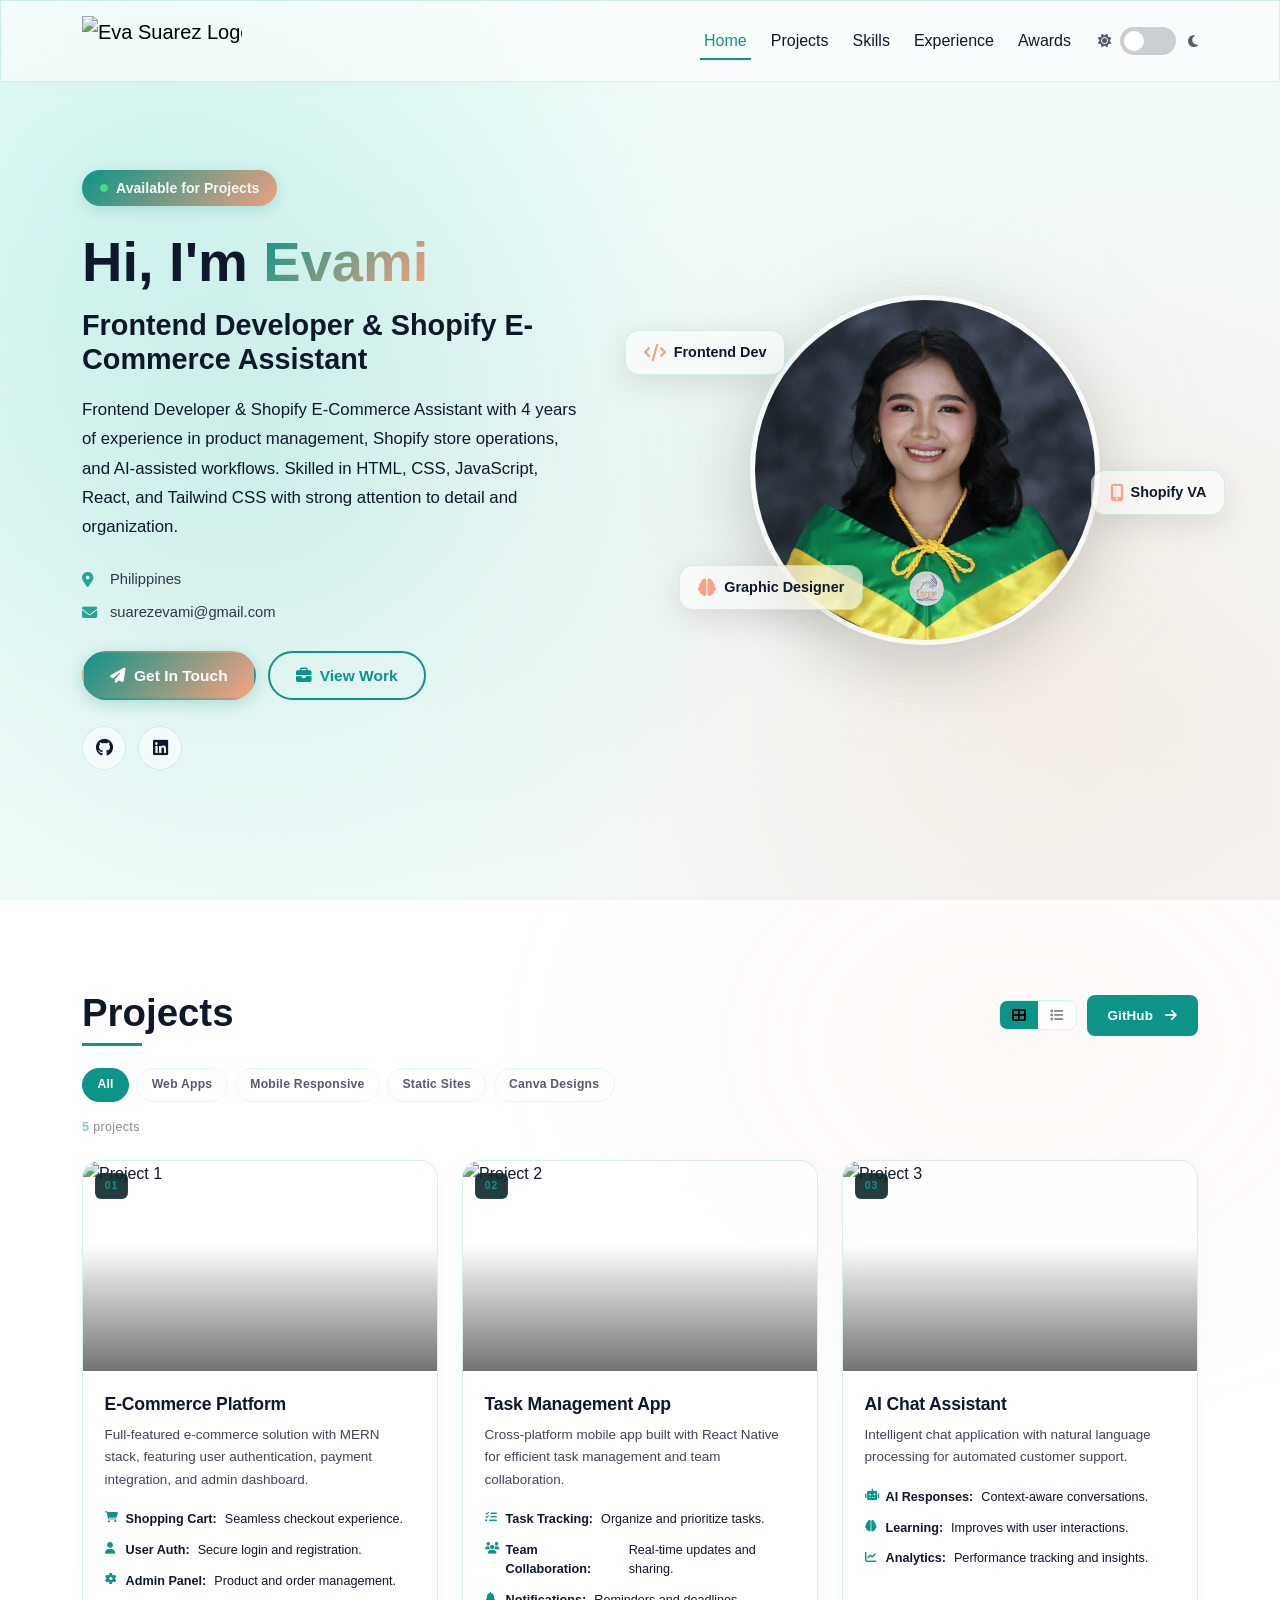
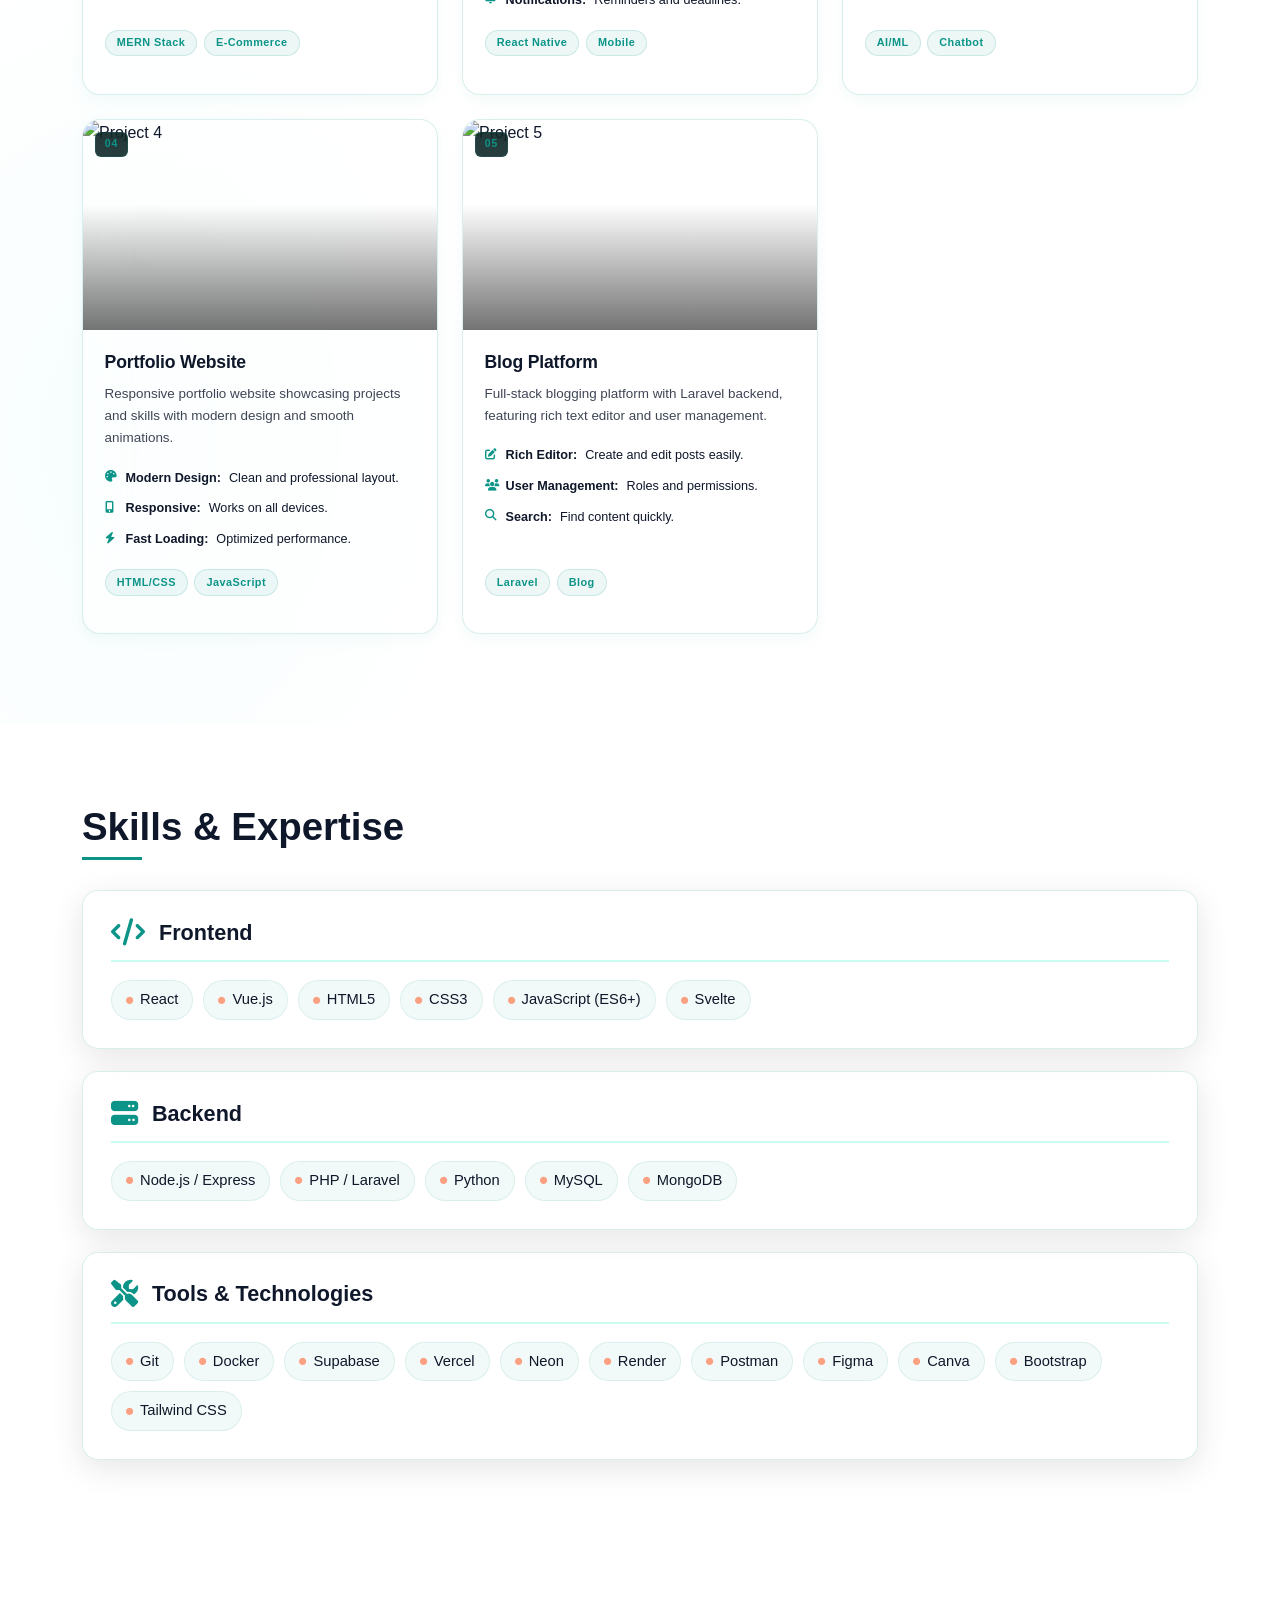
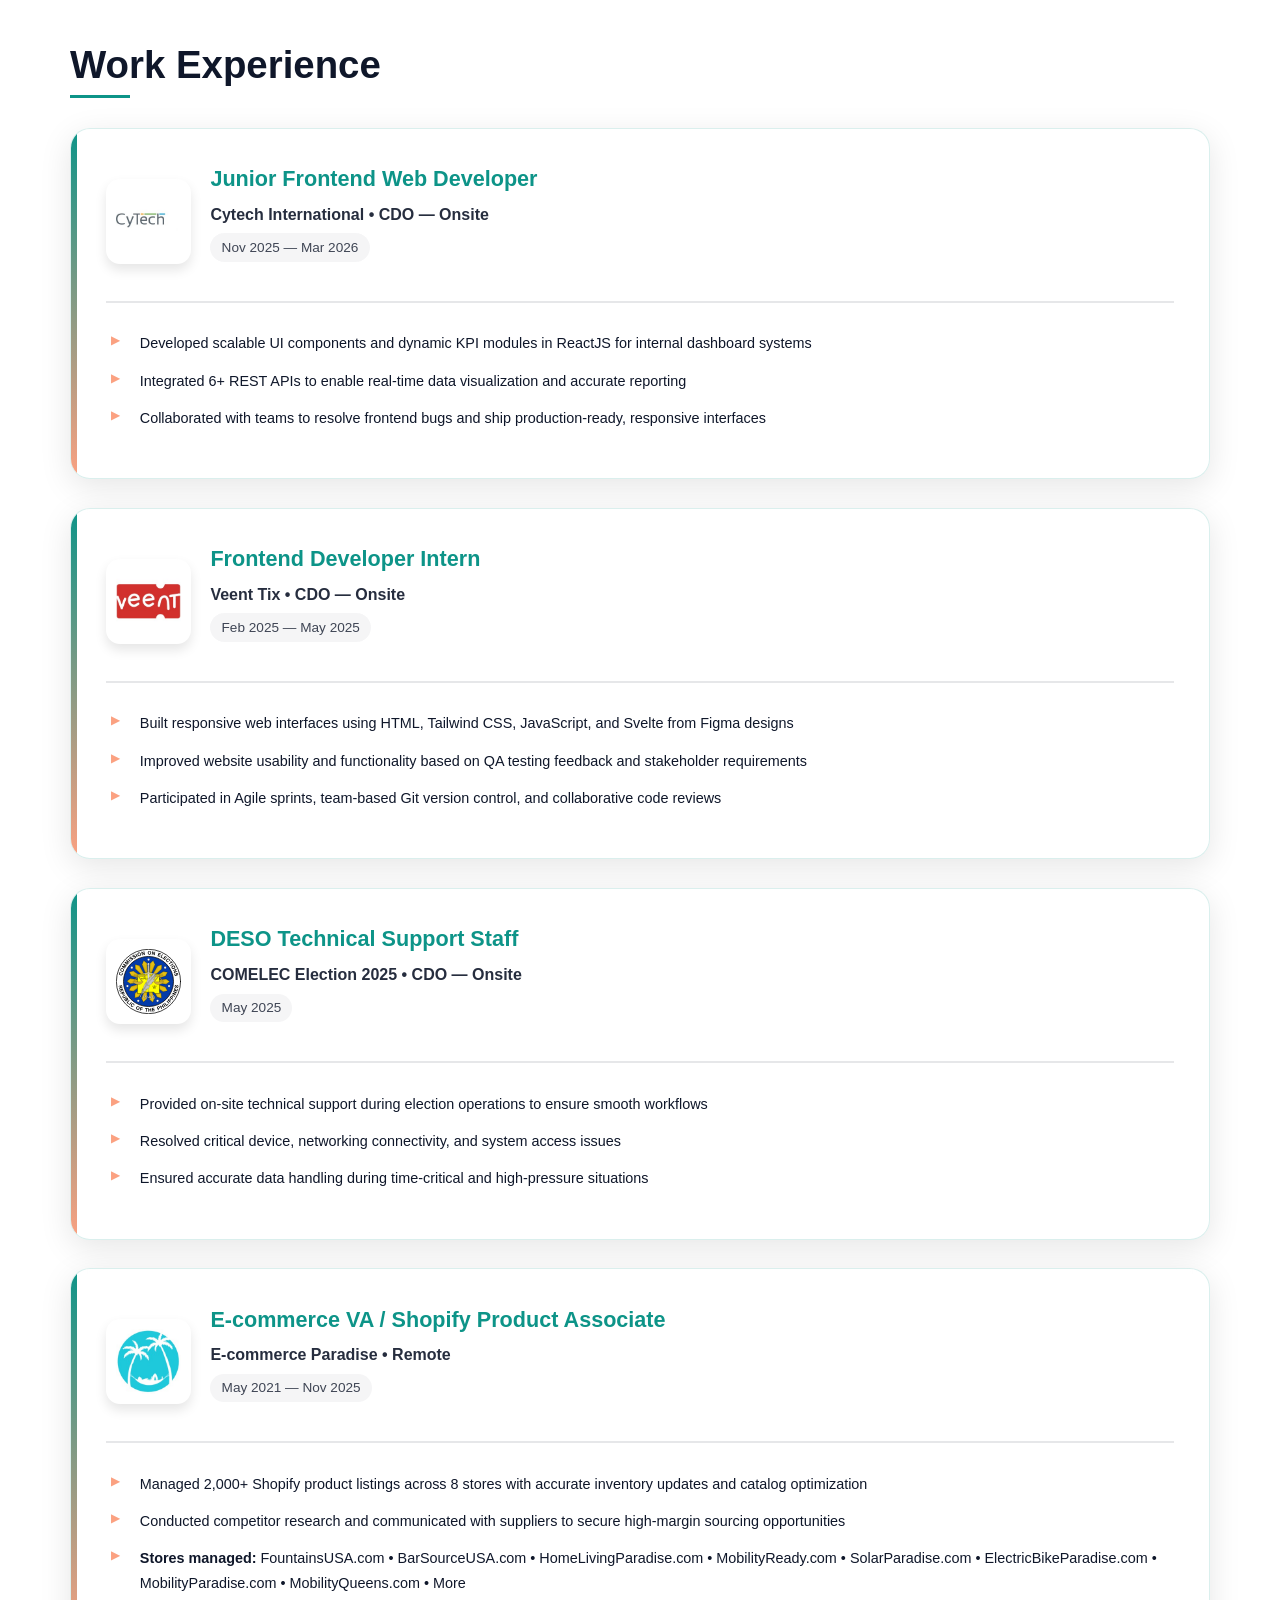
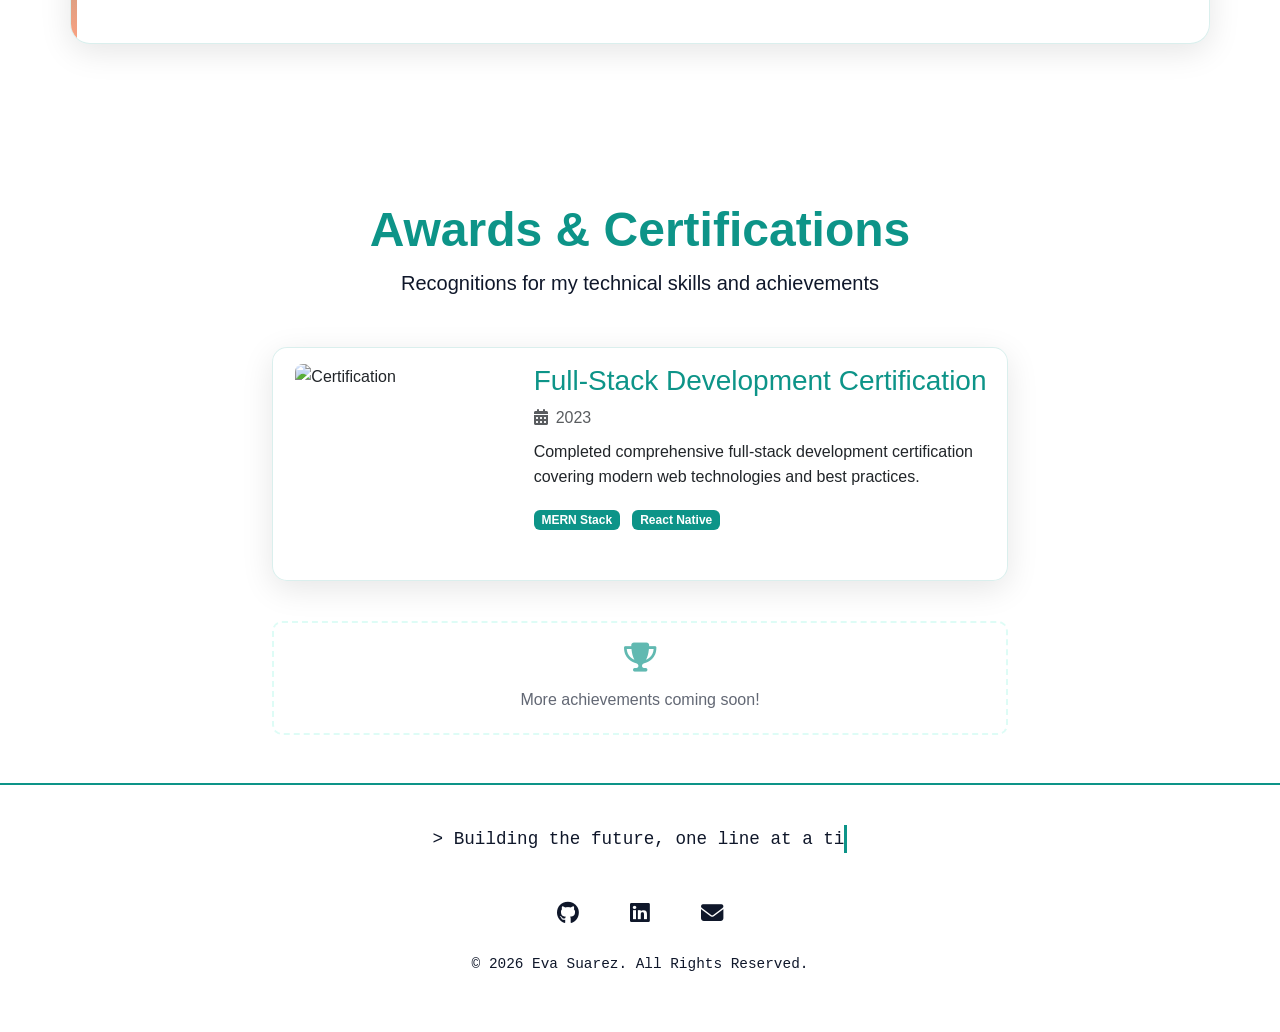
==== index.html @ 38490195 "feat: update contact information, refine work experience descriptions, and add COMELEC logo to portf" ====
<!DOCTYPE html>
<html lang="en" dir="ltr" data-theme="dark">

<head>
    <meta charset="UTF-8">
    <meta name="viewport" content="width=device-width, initial-scale=1.0, viewport-fit=cover">
    <meta http-equiv="X-UA-Compatible" content="IE=edge">

    <!-- ===== FAVICON ===== -->
    <link rel="icon" type="image/png" href="assets/img/favicon.png">
    <link rel="shortcut icon" type="image/png" href="assets/img/favicon.png">
    <link rel="apple-touch-icon" href="assets/img/favicon.png">

    <!-- ===== PRIMARY META ===== -->
    <title>Eva Suarez | Full-Stack Developer — MERN · Laravel · React Native · Philippines</title>
    <meta name="title" content="Eva Suarez | Full-Stack Developer — MERN · Laravel · React Native · Philippines">
    <meta name="description"
        content="Eva Suarez is a Full-Stack Developer from Philippines. Specializing in MERN Stack, Laravel, React Native, and web application development. Available for freelance & full-time roles.">
    <meta name="keywords"
        content="Eva Suarez, Full-Stack Developer Philippines, Web Developer, MERN Stack Developer, Laravel Developer, React Native Developer, Front-End Developer, Portfolio Philippines, Junior Developer Philippines, TALL Stack, Vue.js Developer, Node.js Express PHP Developer">
    <meta name="author" content="Eva Suarez">
    <meta name="robots" content="index, follow, max-image-preview:large, max-snippet:-1, max-video-preview:-1">
    <meta name="googlebot" content="index, follow, max-snippet:-1, max-image-preview:large, max-video-preview:-1">
    <meta name="bingbot" content="index, follow">
    <meta name="language" content="English">
    <meta name="revisit-after" content="7 days">
    <meta name="rating" content="general">
    <meta name="category" content="technology, web development, software engineering">
    <meta name="coverage" content="Worldwide">
    <meta name="distribution" content="Global">
    <meta name="target" content="all">
    <meta name="HandheldFriendly" content="True">
    <meta name="MobileOptimized" content="320">
    <meta name="theme-color" content="#fca47c" media="(prefers-color-scheme: light)">
    <meta name="theme-color" content="#23ced9" media="(prefers-color-scheme: dark)">
    <meta name="msapplication-TileColor" content="#fca47c">
    <meta name="application-name" content="Eva Suarez Portfolio">
    <meta name="geo.region" content="PH">
    <meta name="geo.placename" content="Philippines">
    <meta name="geo.position" content="12.8797;121.7740">
    <meta name="ICBM" content="12.8797, 121.7740">

    <!-- ===== OPEN GRAPH ===== -->
    <meta property="og:type" content="website">
    <meta property="og:url" content="https://yourportfolio.com/">
    <meta property="og:title" content="Eva Suarez | Full-Stack Developer Portfolio">
    <meta property="og:description"
        content="Explore the portfolio of Eva Suarez — Full-Stack Developer specializing in MERN Stack, Laravel, React Native, and award-winning projects.">
    <meta property="og:image" content="https://yourportfolio.com/assets/img/main.jpg">
    <meta property="og:image:width" content="1200">
    <meta property="og:image:height" content="630">
    <meta property="og:image:alt" content="Eva Suarez - Full-Stack Developer">
    <meta property="og:image:type" content="image/jpeg">
    <meta property="og:site_name" content="Eva Suarez Portfolio">
    <meta property="og:locale" content="en_PH">
    <meta property="og:updated_time" content="2026-04-11T00:00:00+08:00">
    <meta property="article:published_time" content="2026-05-01T00:00:00Z">
    <meta property="article:modified_time" content="2026-05-01T00:00:00Z">
    <meta property="article:author" content="https://www.linkedin.com/in/evami-suarez">
    <meta property="article:section" content="Web Development">
    <meta property="article:tag" content="Full-Stack Developer">

    <!-- ===== TWITTER CARD ===== -->
    <meta name="twitter:card" content="summary_large_image">
    <meta name="twitter:site" content="@yourhandle">
    <meta name="twitter:creator" content="@yourhandle">
    <meta name="twitter:url" content="https://yourportfolio.com/">
    <meta name="twitter:title" content="Eva Suarez | Full-Stack Developer Portfolio">
    <meta name="twitter:description"
        content="Full-Stack Developer from the Philippines. MERN, Laravel, React Native specialist. Available for projects.">
    <meta name="twitter:image" content="https://yourportfolio.com/assets/img/main.jpg">
    <meta name="twitter:image:alt" content="Eva Suarez - Full-Stack Developer">

    <!-- ===== CANONICAL & HREFLANG ===== -->
    <link rel="canonical" href="https://yourportfolio.com/">
    <link rel="alternate" hreflang="en" href="https://yourportfolio.com/">

    <!-- ===== PRECONNECT ===== -->
    <link rel="preconnect" href="https://cdn.jsdelivr.net" crossorigin="">
    <link rel="preconnect" href="https://cdnjs.cloudflare.com" crossorigin="">
    <link rel="dns-prefetch" href="https://cdn.jsdelivr.net">
    <link rel="dns-prefetch" href="https://cdnjs.cloudflare.com">

    <!-- ===== CSS ===== -->
    <link href="https://cdn.jsdelivr.net/npm/bootstrap@5.3.0-alpha1/dist/css/bootstrap.min.css" rel="stylesheet"
        integrity="sha384-GLhlTQ8iRABdZLl6O3oVMWSktQOp6b7In1Zl3/Jr59b6EGGoI1aFkw7cmDA6j6gD" crossorigin="anonymous">
    <link rel="stylesheet" href="https://cdnjs.cloudflare.com/ajax/libs/font-awesome/6.4.0/css/all.min.css"
        integrity="sha512-iecdLmaskl7CVkqkXNQ/ZH/XLlvWZOJyj7Yy7tcenmpD1ypASozpmT/E0iPtmFIB46ZmdtAc9eNBvH0H/ZpiBw=="
        crossorigin="anonymous" referrerpolicy="no-referrer">
    <link rel="stylesheet" href="styles.css">

    <!-- ===== STRUCTURED DATA: Person ===== -->
    <script type="application/ld+json">
    {
        "@context": "https://schema.org",
        "@type": "Person",
        "@id": "https://yourportfolio.com/#person",
        "name": "Eva Suarez",
        "jobTitle": "Full-Stack Developer",
        "description": "Full-Stack Developer specializing in MERN Stack, Laravel, React Native, and web application development.",
        "url": "https://yourportfolio.com/",
        "image": {
            "@type": "ImageObject",
            "url": "https://yourportfolio.com/assets/img/main.jpg",
            "width": 400,
            "height": 400
        },
        "address": {
            "@type": "PostalAddress",
            "addressCountry": "PH"
        },
        "email": "mailto:suarezevami@gmail.com",
        "sameAs": [
            "https://github.com/Evami-Suarez",
            "https://www.linkedin.com/in/evami-suarez"
        ],
        "knowsAbout": [
            "Web Development",
            "Full-Stack Development",
            "MERN Stack",
            "Laravel",
            "React Native",
            "JavaScript",
            "Node.js",
            "MySQL",
            "MongoDB"
        ]
    }
    </script>

    <!-- ===== STRUCTURED DATA: WebSite ===== -->
    <script type="application/ld+json">
    {
        "@context": "https://schema.org",
        "@type": "WebSite",
        "@id": "https://yourportfolio.com/#website",
        "name": "Eva Suarez Portfolio",
        "url": "https://yourportfolio.com/",
        "description": "Portfolio website of Eva Suarez, Full-Stack Developer.",
        "author": { "@id": "https://yourportfolio.com/#person" },
        "inLanguage": "en",
        "copyrightYear": "2026",
        "potentialAction": {
            "@type": "SearchAction",
            "target": {
                "@type": "EntryPoint",
                "urlTemplate": "https://yourportfolio.com/?q={search_term_string}"
            },
            "query-input": "required name=search_term_string"
        }
    }
    </script>

</head>

<body class="" data-theme="dark">
    <!-- LOADING SCREEN -->
    <div id="loading-screen">
        <div class="loader-logo-wrap">
            <img src="assets/img/logo.png" alt="Evami Suarez Logo" class="loader-logo">
        </div>
        <div class="loader-name">EVAMI SUAREZ</div>
        <div class="loader-role">Frontend Developer & Shopify Assistant</div>
        <div class="loader-bar-track">
            <div class="loader-bar-fill"></div>
        </div>
        <div id="loaderTip" class="loader-tip">Initializing portfolio...</div>
        <div class="loader-dots">
            <span></span>
            <span></span>
            <span></span>
        </div>
    </div>

    <!-- Skip Link -->
    <a href="#main-content" class="skip-link">Skip to main content</a>

    <!-- NAVBAR -->
    <nav class="navbar navbar-expand-lg fixed-top" role="navigation" aria-label="Main navigation">
        <div class="container">
            <a class="navbar-brand" href="#home" aria-label="Evami Suarez — Home">
                <img src="assets/img/logo.png" alt="Eva Suarez Logo" width="160" height="50" loading="eager">
            </a>
            <button class="navbar-toggler" type="button" data-bs-toggle="collapse" data-bs-target="#navbarNav"
                aria-controls="navbarNav" aria-expanded="false" aria-label="Toggle navigation">
                <span class="navbar-toggler-icon"></span>
            </button>
            <div class="collapse navbar-collapse" id="navbarNav">
                <ul class="navbar-nav ms-auto align-items-lg-center">
                    <li class="nav-item"><a class="nav-link active" href="#home">Home</a></li>
                    <li class="nav-item"><a class="nav-link" href="#projects">Projects</a></li>
                    <li class="nav-item"><a class="nav-link" href="#skills">Skills</a></li>
                    <li class="nav-item"><a class="nav-link" href="#experience">Experience</a></li>
                    <li class="nav-item"><a class="nav-link" href="#awards">Awards</a></li>
                    <li class="nav-item d-flex align-items-center theme-switch-container">
                        <span class="switch-icon" aria-hidden="true"><i class="fas fa-sun"></i></span>
                        <label class="theme-switch" aria-label="Toggle dark mode">
                            <input type="checkbox" id="theme-toggle">
                            <span class="slider"></span>
                        </label>
                        <span class="switch-icon ms-1" aria-hidden="true"><i class="fas fa-moon"></i></span>
                    </li>
                </ul>
            </div>
        </div>
    </nav>

    <main id="main-content">
        <!-- HERO -->
        <section id="home" class="hero-section" aria-labelledby="hero-heading">
            <div class="container">
                <div class="row align-items-center">
                    <div class="col-lg-6 hero-content">
                        <div class="hero-badge" role="status" aria-label="Availability: Available for Projects">
                            <i class="fas fa-circle" style="font-size:0.5rem;color:#4ade80;" aria-hidden="true"></i>
                            <span>Available for Projects</span>
                        </div>
                        <h1 id="hero-heading" class="hero-title">Hi, I'm <span class="gradient-text">Evami</span></h1>
                        <h2 class="hero-subtitle">Frontend Developer & Shopify E-Commerce Assistant</h2>
                        <p class="hero-description">Frontend Developer & Shopify E-Commerce Assistant with 4 years of
                            experience in product management, Shopify store operations, and AI-assisted workflows.
                            Skilled in HTML, CSS, JavaScript, React, and Tailwind CSS with strong attention to detail
                            and organization.
                        </p>

                        <address class="hero-contact" style="font-style:normal;">
                            <div class="contact-item">
                                <i class="fas fa-map-marker-alt" aria-hidden="true"></i>
                                <span>Philippines</span>
                            </div>
                            <div class="contact-item">
                                <i class="fas fa-envelope" aria-hidden="true"></i>
                                <a href="mailto:suarezevami@gmail.com"
                                    aria-label="Email Evami">suarezevami@gmail.com</a>
                            </div>
                        </address>

                        <div class="hero-actions">
                            <a href="https://www.linkedin.com/in/evami-suarez" target="_blank" rel="noopener noreferrer"
                                class="btn btn-primary btn-lg" aria-label="Get in touch via LinkedIn">
                                <i class="fas fa-paper-plane" aria-hidden="true"></i> Get In Touch
                            </a>
                            <a href="#projects" class="btn btn-outline btn-lg" aria-label="View my projects">
                                <i class="fas fa-briefcase" aria-hidden="true"></i> View Work
                            </a>
                        </div>

                        <div class="social-links" aria-label="Social media profiles">
                            <a href="https://github.com/Evami-Suarez" target="_blank" rel="noopener noreferrer"
                                class="social-link" aria-label="GitHub profile"><i class="fab fa-github"
                                    aria-hidden="true"></i></a>
                            <a href="https://www.linkedin.com/in/evami-suarez" target="_blank" rel="noopener noreferrer"
                                class="social-link" aria-label="LinkedIn profile"><i class="fab fa-linkedin"
                                    aria-hidden="true"></i></a>
                        </div>
                    </div>

                    <div class="col-lg-6">
                        <div class="hero-image-wrapper">
                            <div class="hero-image-bg" aria-hidden="true"></div>
                            <div class="hero-image-container">
                                <img src="assets/img/profile.jpg" alt="Eva Suarez — Full-Stack Developer"
                                    class="hero-image" width="350" height="350" loading="eager" fetchpriority="high">
                            </div>
                            <div class="floating-card card-1" aria-hidden="true"><i
                                    class="fas fa-code"></i><span>Frontend Dev</span></div>
                            <div class="floating-card card-2" aria-hidden="true"><i
                                    class="fas fa-mobile-alt"></i><span>Shopify VA</span></div>
                            <div class="floating-card card-3" aria-hidden="true"><i
                                    class="fas fa-brain"></i><span>Graphic Designer</span></div>
                        </div>
                    </div>
                </div>
            </div>
        </section>

        <!-- PROJECTS SECTION -->
        <section class="projects-section" id="projects" aria-labelledby="projects-heading">
            <div class="container">
                <div class="projects-header">
                    <h2 id="projects-heading" class="section-title">Projects</h2>
                    <div class="projects-actions">
                        <div class="view-toggle" role="group" aria-label="View layout">
                            <button class="view-toggle-btn active" id="gridViewBtn" title="Grid view"
                                aria-pressed="true">
                                <i class="fas fa-th-large" aria-hidden="true"></i>
                            </button>
                            <button class="view-toggle-btn" id="listViewBtn" title="List view" aria-pressed="false">
                                <i class="fas fa-list" aria-hidden="true"></i>
                            </button>
                        </div>
                        <a href="https://github.com/Evami-Suarez" target="_blank" rel="noopener noreferrer"
                            class="view-all-btn" aria-label="View all projects on GitHub">
                            GitHub <i class="fas fa-arrow-right ms-1" aria-hidden="true"></i>
                        </a>
                    </div>
                </div>
                <div class="filter-pills mb-3" role="group" aria-label="Filter projects by category">
                    <button class="filter-pill active" data-filter="all">All</button>
                    <button class="filter-pill" data-filter="web">Web Apps</button>
                    <button class="filter-pill" data-filter="mobile">Mobile Responsive</button>
                    <!--   <button class="filter-pill" data-filter="ai">AI / ML</button> -->
                    <button class="filter-pill" data-filter="static">Static Sites</button>
                    <button class="filter-pill" data-filter="canva">Canva Designs</button>
                </div>
                <p class="projects-count"><span id="visibleCount">5</span> projects</p>
                <div class="projects-grid" id="projectsGrid">
                    <!-- Project 1 -->
                    <article class="project-card" data-category="web" itemscope=""
                        itemtype="https://schema.org/SoftwareApplication">
                        <span class="project-num">01</span>
                        <div class="project-img">
                            <img src="assets/img/project1.jpg" alt="Project 1" loading="lazy" width="400" height="220">
                            <div class="project-img-overlay">
                                <a href="#" target="_blank" rel="noopener noreferrer" itemprop="url">
                                    <i class="fas fa-eye" aria-hidden="true"></i> View Demo
                                </a>
                            </div>
                        </div>
                        <div class="project-content">
                            <h3 itemprop="name">E-Commerce Platform</h3>
                            <p itemprop="description">Full-featured e-commerce solution with MERN stack, featuring user
                                authentication, payment integration, and admin dashboard.</p>
                            <ul class="features-list">
                                <li><i class="fas fa-shopping-cart" aria-hidden="true"></i> <strong>Shopping
                                        Cart:</strong> Seamless checkout experience.</li>
                                <li><i class="fas fa-user" aria-hidden="true"></i> <strong>User Auth:</strong> Secure
                                    login and registration.</li>
                                <li><i class="fas fa-cog" aria-hidden="true"></i> <strong>Admin Panel:</strong> Product
                                    and order management.</li>
                            </ul>
                            <div class="project-tags"><span>MERN Stack</span><span>E-Commerce</span></div>
                            <a href="#" target="_blank" rel="noopener noreferrer" class="view-demo-btn">
                                <i class="fas fa-eye" aria-hidden="true"></i> View Demo
                            </a>
                        </div>
                    </article>

                    <!-- Project 2 -->
                    <article class="project-card" data-category="mobile" itemscope=""
                        itemtype="https://schema.org/MobileApplication">
                        <span class="project-num">02</span>
                        <div class="project-img">
                            <img src="assets/img/project2.jpg" alt="Project 2" loading="lazy" width="400" height="220">
                            <div class="project-img-overlay">
                                <a href="#" target="_blank" rel="noopener noreferrer">
                                    <i class="fas fa-eye" aria-hidden="true"></i> View Demo
                                </a>
                            </div>
                        </div>
                        <div class="project-content">
                            <h3 itemprop="name">Task Management App</h3>
                            <p itemprop="description">Cross-platform mobile app built with React Native for efficient
                                task management and team collaboration.</p>
                            <ul class="features-list">
                                <li><i class="fas fa-tasks" aria-hidden="true"></i> <strong>Task Tracking:</strong>
                                    Organize and prioritize tasks.</li>
                                <li><i class="fas fa-users" aria-hidden="true"></i> <strong>Team Collaboration:</strong>
                                    Real-time updates and sharing.</li>
                                <li><i class="fas fa-bell" aria-hidden="true"></i> <strong>Notifications:</strong>
                                    Reminders and deadlines.</li>
                            </ul>
                            <div class="project-tags"><span>React Native</span><span>Mobile</span></div>
                            <a href="#" target="_blank" rel="noopener noreferrer" class="view-demo-btn">
                                <i class="fas fa-eye" aria-hidden="true"></i> View Demo
                            </a>
                        </div>
                    </article>

                    <!-- Project 3 -->
                    <article class="project-card" data-category="web ai" itemscope=""
                        itemtype="https://schema.org/SoftwareApplication">
                        <span class="project-num">03</span>
                        <div class="project-img">
                            <img src="assets/img/project3.jpg" alt="Project 3" loading="lazy" width="400" height="220">
                            <div class="project-img-overlay">
                                <a href="#" target="_blank" rel="noopener noreferrer">
                                    <i class="fas fa-eye" aria-hidden="true"></i> View Demo
                                </a>
                            </div>
                        </div>
                        <div class="project-content">
                            <h3 itemprop="name">AI Chat Assistant</h3>
                            <p itemprop="description">Intelligent chat application with natural language processing for
                                automated customer support.</p>
                            <ul class="features-list">
                                <li><i class="fas fa-robot" aria-hidden="true"></i> <strong>AI Responses:</strong>
                                    Context-aware conversations.</li>
                                <li><i class="fas fa-brain" aria-hidden="true"></i> <strong>Learning:</strong> Improves
                                    with user interactions.</li>
                                <li><i class="fas fa-chart-line" aria-hidden="true"></i> <strong>Analytics:</strong>
                                    Performance tracking and insights.</li>
                            </ul>
                            <div class="project-tags"><span>AI/ML</span><span>Chatbot</span></div>
                            <a href="#" target="_blank" rel="noopener noreferrer" class="view-demo-btn">
                                <i class="fas fa-eye" aria-hidden="true"></i> View Demo
                            </a>
                        </div>
                    </article>

                    <!-- Project 4 -->
                    <article class="project-card" data-category="static" itemscope=""
                        itemtype="https://schema.org/WebSite">
                        <span class="project-num">04</span>
                        <div class="project-img">
                            <img src="assets/img/project4.jpg" alt="Project 4" loading="lazy" width="400" height="220">
                            <div class="project-img-overlay">
                                <a href="#" target="_blank" rel="noopener noreferrer">
                                    <i class="fas fa-eye" aria-hidden="true"></i> View Demo
                                </a>
                            </div>
                        </div>
                        <div class="project-content">
                            <h3 itemprop="name">Portfolio Website</h3>
                            <p itemprop="description">Responsive portfolio website showcasing projects and skills with
                                modern design and smooth animations.</p>
                            <ul class="features-list">
                                <li><i class="fas fa-palette" aria-hidden="true"></i> <strong>Modern Design:</strong>
                                    Clean and professional layout.</li>
                                <li><i class="fas fa-mobile-alt" aria-hidden="true"></i> <strong>Responsive:</strong>
                                    Works on all devices.</li>
                                <li><i class="fas fa-bolt" aria-hidden="true"></i> <strong>Fast Loading:</strong>
                                    Optimized performance.</li>
                            </ul>
                            <div class="project-tags"><span>HTML/CSS</span><span>JavaScript</span></div>
                            <a href="#" target="_blank" rel="noopener noreferrer" class="view-demo-btn">
                                <i class="fas fa-eye" aria-hidden="true"></i> View Demo
                            </a>
                        </div>
                    </article>

                    <!-- Project 5 -->
                    <article class="project-card" data-category="web" itemscope=""
                        itemtype="https://schema.org/SoftwareApplication">
                        <span class="project-num">05</span>
                        <div class="project-img">
                            <img src="assets/img/project5.jpg" alt="Project 5" loading="lazy" width="400" height="220">
                            <div class="project-img-overlay">
                                <a href="#" target="_blank" rel="noopener noreferrer">
                                    <i class="fas fa-eye" aria-hidden="true"></i> View Demo
                                </a>
                            </div>
                        </div>
                        <div class="project-content">
                            <h3 itemprop="name">Blog Platform</h3>
                            <p itemprop="description">Full-stack blogging platform with Laravel backend, featuring rich
                                text editor and user management.</p>
                            <ul class="features-list">
                                <li><i class="fas fa-edit" aria-hidden="true"></i> <strong>Rich Editor:</strong> Create
                                    and edit posts easily.</li>
                                <li><i class="fas fa-users" aria-hidden="true"></i> <strong>User Management:</strong>
                                    Roles and permissions.</li>
                                <li><i class="fas fa-search" aria-hidden="true"></i> <strong>Search:</strong> Find
                                    content quickly.</li>
                            </ul>
                            <div class="project-tags"><span>Laravel</span><span>Blog</span></div>
                            <a href="#" target="_blank" rel="noopener noreferrer" class="view-demo-btn">
                                <i class="fas fa-eye" aria-hidden="true"></i> View Demo
                            </a>
                        </div>
                    </article>

                    <!-- Canva Projects -->
                    <article class="project-card canva-card" data-category="canva" onclick="openCanvaModal(this)">
                        <div class="project-img">
                            <img src="assets/canva/canva1.png" alt="Canva Design 1" loading="lazy">
                            <div class="canva-overlay">
                                <div class="canva-desc">Minimalist Brand Identity</div>
                            </div>
                        </div>
                    </article>
                    <article class="project-card canva-card" data-category="canva" onclick="openCanvaModal(this)">
                        <div class="project-img">
                            <img src="assets/canva/canva2.png" alt="Canva Design 2" loading="lazy">
                            <div class="canva-overlay">
                                <div class="canva-desc">Social Media Marketing Kit</div>
                            </div>
                        </div>
                    </article>
                    <article class="project-card canva-card" data-category="canva" onclick="openCanvaModal(this)">
                        <div class="project-img">
                            <img src="assets/canva/canva3.png" alt="Canva Design 3" loading="lazy">
                            <div class="canva-overlay">
                                <div class="canva-desc">Modern UI Components</div>
                            </div>
                        </div>
                    </article>
                    <article class="project-card canva-card" data-category="canva" onclick="openCanvaModal(this)">
                        <div class="project-img">
                            <img src="assets/canva/canva4.png" alt="Canva Design 4" loading="lazy">
                            <div class="canva-overlay">
                                <div class="canva-desc">E-commerce Banner Set</div>
                            </div>
                        </div>
                    </article>
                    <article class="project-card canva-card" data-category="canva" onclick="openCanvaModal(this)">
                        <div class="project-img">
                            <img src="assets/canva/canva5.png" alt="Canva Design 5" loading="lazy">
                            <div class="canva-overlay">
                                <div class="canva-desc">Product Presentation Deck</div>
                            </div>
                        </div>
                    </article>
                </div>
            </div>
        </section>

        <!-- SKILLS -->
        <section id="skills" class="section" aria-labelledby="skills-heading">
            <div class="container">
                <h2 id="skills-heading" class="section-title">Skills &amp; Expertise</h2>
                <div class="skill-category">
                    <div class="category-header"><i class="fas fa-code" aria-hidden="true"></i>
                        <h3>Frontend</h3>
                    </div>
                    <div class="skills-list" role="list" aria-label="Frontend skills">
                        <span class="skill-item"><i class="fas fa-circle" aria-hidden="true"></i>React</span>
                        <span class="skill-item"><i class="fas fa-circle" aria-hidden="true"></i>Vue.js</span>
                        <span class="skill-item"><i class="fas fa-circle" aria-hidden="true"></i>HTML5</span>
                        <span class="skill-item"><i class="fas fa-circle" aria-hidden="true"></i>CSS3</span>
                        <span class="skill-item"><i class="fas fa-circle" aria-hidden="true"></i>JavaScript
                            (ES6+)</span>
                        <span class="skill-item"><i class="fas fa-circle" aria-hidden="true"></i>Svelte</span>
                    </div>
                </div>
                <div class="skill-category">
                    <div class="category-header"><i class="fas fa-server" aria-hidden="true"></i>
                        <h3>Backend</h3>
                    </div>
                    <div class="skills-list" role="list" aria-label="Backend skills">
                        <span class="skill-item"><i class="fas fa-circle" aria-hidden="true"></i>Node.js /
                            Express</span>
                        <span class="skill-item"><i class="fas fa-circle" aria-hidden="true"></i>PHP / Laravel</span>
                        <span class="skill-item"><i class="fas fa-circle" aria-hidden="true"></i>Python</span>
                        <span class="skill-item"><i class="fas fa-circle" aria-hidden="true"></i>MySQL</span>
                        <span class="skill-item"><i class="fas fa-circle" aria-hidden="true"></i>MongoDB</span>
                    </div>
                </div>
                <!-- <div class="skill-category">
                    <div class="category-header"><i class="fas fa-mobile-alt" aria-hidden="true"></i><h3>Mobile Development</h3></div>
                    <div class="skills-list" role="list" aria-label="Mobile development skills">
                        <span class="skill-item"><i class="fas fa-circle" aria-hidden="true"></i>React Native</span>
                        <span class="skill-item"><i class="fas fa-circle" aria-hidden="true"></i>Expo</span>
                    </div>
                </div> -->
                <div class="skill-category">
                    <div class="category-header"><i class="fas fa-tools" aria-hidden="true"></i>
                        <h3>Tools &amp; Technologies</h3>
                    </div>
                    <div class="skills-list" role="list" aria-label="Tools skills">
                        <span class="skill-item"><i class="fas fa-circle" aria-hidden="true"></i>Git</span>
                        <span class="skill-item"><i class="fas fa-circle" aria-hidden="true"></i>Docker</span>
                        <span class="skill-item"><i class="fas fa-circle" aria-hidden="true"></i>Supabase</span>
                         <span class="skill-item"><i class="fas fa-circle" aria-hidden="true"></i>Vercel</span>
                        <span class="skill-item"><i class="fas fa-circle" aria-hidden="true"></i>Neon</span>
                        <span class="skill-item"><i class="fas fa-circle" aria-hidden="true"></i>Render</span>
                         <span class="skill-item"><i class="fas fa-circle" aria-hidden="true"></i>Postman</span>
                        <span class="skill-item"><i class="fas fa-circle" aria-hidden="true"></i>Figma</span>
                        <span class="skill-item"><i class="fas fa-circle" aria-hidden="true"></i>Canva</span>
                        <span class="skill-item"><i class="fas fa-circle" aria-hidden="true"></i>Bootstrap</span>
                        <span class="skill-item"><i class="fas fa-circle" aria-hidden="true"></i>Tailwind CSS</span>
                    </div>
                </div>
            </div>
        </section>

        <!-- WORK EXPERIENCE -->
        <section id="experience" class="work-experiences container" aria-labelledby="experience-heading">
            <div class="row">
                <div class="col-12">
                    <h2 id="experience-heading" class="section-title">Work Experience</h2>

                    <article class="work-experience">
                        <div class="work-experience-header">
                            <img src="assets/img/cytechinternational_logo.jpeg" alt="Cytech International Logo" class="company-logo" loading="lazy" width="90" height="90">
                            <div class="job-details">
                                <h3 class="job-title">Junior Frontend Web Developer</h3>
                                <p class="company-name">Cytech International • CDO — Onsite</p>
                                <p class="job-duration"><time datetime="2025-11">Nov 2025</time> — <time datetime="2026-03">Mar 2026</time></p>
                            </div>
                        </div>
                        <div class="work-experience-details">
                            <ul>
                                <li>Developed scalable UI components and dynamic KPI modules in ReactJS for internal dashboard systems</li>
                                <li>Integrated 6+ REST APIs to enable real-time data visualization and accurate reporting</li>
                                <li>Collaborated with teams to resolve frontend bugs and ship production-ready, responsive interfaces</li>
                            </ul>
                        </div>
                    </article>

                    <article class="work-experience">
                        <div class="work-experience-header">
                            <img src="assets/img/veent.jpeg" alt="Veent Tix Logo" class="company-logo" loading="lazy" width="90" height="90">
                            <div class="job-details">
                                <h3 class="job-title">Frontend Developer Intern</h3>
                                <p class="company-name">Veent Tix • CDO — Onsite</p>
                                <p class="job-duration"><time datetime="2025-02">Feb 2025</time> — <time datetime="2025-05">May 2025</time></p>
                            </div>
                        </div>
                        <div class="work-experience-details">
                            <ul>
                                <li>Built responsive web interfaces using HTML, Tailwind CSS, JavaScript, and Svelte from Figma designs</li>
                                <li>Improved website usability and functionality based on QA testing feedback and stakeholder requirements</li>
                                <li>Participated in Agile sprints, team-based Git version control, and collaborative code reviews</li>
                            </ul>
                        </div>
                    </article>

                    <article class="work-experience">
                        <div class="work-experience-header">
                            <img src="assets/img/comelec.svg" alt="COMELEC Logo" class="company-logo" loading="lazy" width="90" height="90">
                            <div class="job-details">
                                <h3 class="job-title">DESO Technical Support Staff</h3>
                                <p class="company-name">COMELEC Election 2025 • CDO — Onsite</p>
                                <p class="job-duration"><time datetime="2025-05">May 2025</time></p>
                            </div>
                        </div>
                        <div class="work-experience-details">
                            <ul>
                                <li>Provided on-site technical support during election operations to ensure smooth workflows</li>
                                <li>Resolved critical device, networking connectivity, and system access issues</li>
                                <li>Ensured accurate data handling during time-critical and high-pressure situations</li>
                            </ul>
                        </div>
                    </article>

                    <article class="work-experience">
                        <div class="work-experience-header">
                            <img src="assets/img/ecommerceparadise_logo.jpeg" alt="E-commerce Paradise Logo" class="company-logo" loading="lazy" width="90" height="90">
                            <div class="job-details">
                                <h3 class="job-title">E-commerce VA / Shopify Product Associate</h3>
                                <p class="company-name">E-commerce Paradise • Remote</p>
                                <p class="job-duration"><time datetime="2021-05">May 2021</time> — <time datetime="2025-11">Nov 2025</time></p>
                            </div>
                        </div>
                        <div class="work-experience-details">
                            <ul>
                                <li>Managed 2,000+ Shopify product listings across 8 stores with accurate inventory updates and catalog optimization</li>
                                <li>Conducted competitor research and communicated with suppliers to secure high-margin sourcing opportunities</li>
                                <li><strong>Stores managed:</strong> FountainsUSA.com • BarSourceUSA.com • HomeLivingParadise.com • MobilityReady.com • SolarParadise.com • ElectricBikeParadise.com • MobilityParadise.com • MobilityQueens.com • More</li>
                            </ul>
                        </div>
                    </article>
                </div>
            </div>
        </section>

        <!-- AWARDS -->
        <section id="awards" class="awards-section py-5" aria-labelledby="awards-heading">
            <div class="container">
                <div class="section-header text-center mb-5">
                    <h2 id="awards-heading" class="display-5 fw-bold" style="color:var(--primary-color);">Awards &amp;
                        Certifications</h2>
                    <p class="lead">Recognitions for my technical skills and achievements</p>
                </div>
                <div class="row justify-content-center">
                    <div class="col-lg-8 col-md-10 mb-4">
                        <article class="card award-card h-100">
                            <div class="row g-0">
                                <div class="col-md-4 p-0">
                                    <div class="d-flex align-items-center justify-content-center h-100 p-3">
                                        <img src="assets/img/cert1.jpg" alt="Certification"
                                            style="height:200px;object-fit:contain;border-radius:8px;" loading="lazy"
                                            width="200" height="200">
                                    </div>
                                </div>
                                <div class="col-md-8">
                                    <div class="card-body">
                                        <h3 class="card-title" style="color:var(--primary-color);">Full-Stack
                                            Development Certification</h3>
                                        <p class="card-text text-muted mb-2"><i class="fas fa-calendar-alt me-2"
                                                aria-hidden="true"></i><time datetime="2023">2023</time></p>
                                        <p class="card-text">Completed comprehensive full-stack development
                                            certification covering modern web technologies and best practices.</p>
                                        <div class="badges mt-3">
                                            <span class="badge me-2"
                                                style="background-color:var(--primary-color);color:white;">MERN
                                                Stack</span>
                                            <span class="badge me-2"
                                                style="background-color:var(--primary-color);color:white;">React
                                                Native</span>
                                        </div>
                                    </div>
                                </div>
                            </div>
                        </article>
                    </div>
                </div>
                <div class="row justify-content-center mt-3">
                    <div class="col-lg-8 text-center">
                        <div style="padding:20px;border:2px dashed var(--border-color);border-radius:10px;color:var(--text-color);opacity:.65;"
                            role="note">
                            <i class="fas fa-trophy mb-3" style="font-size:1.8rem;color:var(--primary-color);"
                                aria-hidden="true"></i>
                            <p class="mb-0">More achievements coming soon!</p>
                        </div>
                    </div>
                </div>
            </div>
        </section>
    </main>

    <!-- FOOTER -->
    <footer>
        <div class="container">
            <div class="row">
                <div class="col-12">
                    <p id="typing" class="terminal-text" aria-live="polite" aria-atomic="true">&gt; Available for
                        freelance &amp; collabora</p>
                    <nav class="footer-icons" aria-label="Footer social media links">
                        <a href="https://github.com/Evami-Suarez" target="_blank" rel="noopener noreferrer"
                            aria-label="GitHub"><i class="fab fa-github" aria-hidden="true"></i></a>
                        <a href="https://www.linkedin.com/in/evami-suarez" target="_blank" rel="noopener noreferrer"
                            aria-label="LinkedIn"><i class="fab fa-linkedin" aria-hidden="true"></i></a>
                        <a href="mailto:suarezevami@gmail.com" aria-label="Send email"><i class="fas fa-envelope"
                                aria-hidden="true"></i></a>
                    </nav>
                    <p class="mt-3" style="font-size:0.9rem;">© <span id="footer-year">2026</span> Eva Suarez. All
                        Rights Reserved.</p>
                </div>
            </div>
        </div>
    </footer>

    <!-- Back to Top -->
    <button id="back-to-top" aria-label="Back to top" title="Back to top">
        <i class="fas fa-chevron-up" aria-hidden="true"></i>
    </button>

    <!-- Canva Modal -->
    <div id="canvaModal" class="canva-modal" onclick="closeCanvaModal(event)">
        <span class="close-modal" onclick="closeCanvaModal(event)">&times;</span>
        <div class="modal-wrapper">
            <img class="modal-content" id="modalImg">
            <div id="modalCaption" class="modal-caption"></div>
        </div>
    </div>

    <!-- Bootstrap JS -->
    <script src="https://cdn.jsdelivr.net/npm/bootstrap@5.3.0-alpha1/dist/js/bootstrap.bundle.min.js"
        integrity="sha384-w76AqPfDkMBDXo30jS1Sgez6pr3x5MlQ1ZAGC+nuZB+EYdgRZgiwxhTBTkF7CXvN"
        crossorigin="anonymous"></script>
    <script src="assets/js/script.js" defer=""></script>

    <script>
        /* ===== LOADING SCREEN ===== */
        (function () {
            const screen = document.getElementById('loading-screen');
            const tipEl = document.getElementById('loaderTip');

            const tips = [
                'Initializing portfolio...',
                'Loading projects...',
                'Preparing assets...',
                'Almost there...',
                'Polishing pixels...',
                'Compiling awesome stuff...',
                'Just a moment...',
                'Getting things ready...',
            ];

            let tipIndex = 0;

            const tipInterval = setInterval(() => {
                tipEl.classList.add('switching');
                setTimeout(() => {
                    tipIndex = (tipIndex + 1) % tips.length;
                    tipEl.textContent = tips[tipIndex];
                    tipEl.classList.remove('switching');
                }, 400);
            }, 900);

            function hideLoader() {
                clearInterval(tipInterval);
                screen.classList.add('fade-out');
                document.body.classList.remove('loading');
                setTimeout(() => { screen.remove(); }, 700);
            }

            const fallback = setTimeout(hideLoader, 4000);

            window.addEventListener('load', () => {
                clearTimeout(fallback);
                setTimeout(hideLoader, 300);
            });
        })();

        /* ===== THEME TOGGLE ===== */
        const toggle = document.getElementById('theme-toggle');
        const saved = localStorage.getItem('theme') || (window.matchMedia('(prefers-color-scheme: dark)').matches ? 'dark' : 'light');
        if (saved === 'dark') { document.documentElement.setAttribute('data-theme', 'dark'); toggle.checked = true; }
        toggle.addEventListener('change', () => {
            if (toggle.checked) { document.documentElement.setAttribute('data-theme', 'dark'); localStorage.setItem('theme', 'dark'); }
            else { document.documentElement.removeAttribute('data-theme'); localStorage.setItem('theme', 'light'); }
        });

        /* ===== AUTO YEAR ===== */
        document.getElementById('footer-year').textContent = new Date().getFullYear();

        /* ===== TYPING EFFECT ===== */
        const phrases = [
            '> Building the future, one line at a time...',
            '> Available for freelance & collaboration 🚀',
            '> let passion = "drive innovation";',
            '> console.log("Thanks for visiting! 👋");'
        ];
        let pi = 0, ci = 0, del = false;
        const el = document.getElementById('typing');
        function type() {
            const cur = phrases[pi];
            if (!del) {
                el.textContent = cur.slice(0, ++ci);
                if (ci === cur.length) { del = true; setTimeout(type, 2000); return; }
            } else {
                el.textContent = cur.slice(0, --ci);
                if (ci === 0) { del = false; pi = (pi + 1) % phrases.length; }
            }
            setTimeout(type, del ? 38 : 65);
        }
        type();

        /* ===== ACTIVE NAV ON SCROLL ===== */
        const sections = document.querySelectorAll('section[id]');
        const navLinks = document.querySelectorAll('.nav-link[href^="#"]');
        const io = new IntersectionObserver(entries => {
            entries.forEach(e => {
                if (e.isIntersecting) {
                    navLinks.forEach(l => {
                        l.classList.remove('active');
                        if (l.getAttribute('href') === '#' + e.target.id) l.classList.add('active');
                    });
                }
            });
        }, { threshold: 0.3, rootMargin: '-60px 0px -60px 0px' });
        sections.forEach(s => io.observe(s));

        /* ===== NAVBAR SHADOW & BACK TO TOP ===== */
        const nb = document.querySelector('.navbar');
        const btt = document.getElementById('back-to-top');
        window.addEventListener('scroll', () => {
            const y = window.scrollY;
            nb.style.boxShadow = y > 20 ? '0 4px 20px rgba(252,164,124,0.08)' : '0 4px 15px rgba(252,164,124,0.03)';
            btt.classList.toggle('visible', y > 400);
        }, { passive: true });
        btt.addEventListener('click', () => window.scrollTo({ top: 0, behavior: 'smooth' }));

        /* ===== CLOSE NAVBAR MOBILE ===== */
        const navCollapse = document.getElementById('navbarNav');
        document.querySelectorAll('.nav-link[href^="#"]').forEach(link => {
            link.addEventListener('click', () => {
                if (navCollapse.classList.contains('show')) {
                    bootstrap.Collapse.getInstance(navCollapse)?.hide();
                }
            });
        });

        /* ===== PROJECTS: VIEW TOGGLE ===== */
        (function () {
            'use strict';
            const grid = document.getElementById('projectsGrid');
            const gridBtn = document.getElementById('gridViewBtn');
            const listBtn = document.getElementById('listViewBtn');

            function setView(view) {
                if (view === 'list') {
                    grid.classList.add('list-view');
                    listBtn.classList.add('active'); gridBtn.classList.remove('active');
                    listBtn.setAttribute('aria-pressed', 'true'); gridBtn.setAttribute('aria-pressed', 'false');
                    localStorage.setItem('projectsView', 'list');
                } else {
                    grid.classList.remove('list-view');
                    gridBtn.classList.add('active'); listBtn.classList.remove('active');
                    gridBtn.setAttribute('aria-pressed', 'true'); listBtn.setAttribute('aria-pressed', 'false');
                    localStorage.setItem('projectsView', 'grid');
                }
            }

            gridBtn.addEventListener('click', () => setView('grid'));
            listBtn.addEventListener('click', () => setView('list'));
            const savedView = localStorage.getItem('projectsView');
            if (savedView === 'list') setView('list');

            /* ===== PROJECTS: FILTER PILLS ===== */
            const pills = document.querySelectorAll('.filter-pill');
            const cards = document.querySelectorAll('.project-card');
            const countEl = document.getElementById('visibleCount');

            function filterCards(filter) {
                let visible = 0;
                const grid = document.getElementById('projectsGrid');

                // Toggle collage view for canva
                if (filter === 'canva') {
                    grid.classList.add('collage-view');
                } else {
                    grid.classList.remove('collage-view');
                }

                cards.forEach(card => {
                    const cats = card.dataset.category || '';
                    const catList = cats.split(' ');

                    let match = false;
                    if (filter === 'all') {
                        // Exclude canva from 'All'
                        match = !catList.includes('canva');
                    } else {
                        match = catList.includes(filter);
                    }

                    if (match) { card.classList.remove('hidden'); visible++; }
                    else { card.classList.add('hidden'); }
                });
                countEl.textContent = visible;
            }

            pills.forEach(pill => {
                pill.addEventListener('click', () => {
                    pills.forEach(p => p.classList.remove('active'));
                    pill.classList.add('active');
                    filterCards(pill.dataset.filter);
                });
            });

            // Initialize the default filter state
            filterCards('all');

            /* ===== PROJECTS: SCROLL REVEAL ===== */
            const observer = new IntersectionObserver((entries) => {
                entries.forEach((entry) => {
                    if (entry.isIntersecting) {
                        const allCards = [...cards].filter(c => !c.classList.contains('hidden'));
                        const idx = allCards.indexOf(entry.target);
                        setTimeout(() => { entry.target.classList.add('revealed'); }, Math.min(idx * 60, 500));
                        observer.unobserve(entry.target);
                    }
                });
            }, { threshold: 0.1, rootMargin: '0px 0px -40px 0px' });

            cards.forEach(card => observer.observe(card));
        })();

        /* ===== CANVA MODAL ===== */
        function openCanvaModal(element) {
            const modal = document.getElementById('canvaModal');
            const modalImg = document.getElementById('modalImg');
            const captionText = document.getElementById('modalCaption');
            const img = element.querySelector('img');
            const desc = element.querySelector('.canva-desc');

            modal.style.display = "flex";
            modalImg.src = img.src;
            captionText.innerHTML = desc.innerHTML;
            document.body.style.overflow = "hidden"; // Prevent scroll
        }

        function closeCanvaModal(event) {
            // Close if clicking outside the image or on the close button
            if (event.target.id === "canvaModal" || event.target.className === "close-modal" || event.target.className === "modal-wrapper") {
                const modal = document.getElementById('canvaModal');
                modal.style.display = "none";
                document.body.style.overflow = "auto";
            }
        }
    </script>
</body>

</html>
---- styles.css ----
/* Loading screen styles - sea-inspired theme */
        #loading-screen {
            position: fixed;
            inset: 0;
            z-index: 99999;
            background: #021B1A;
            display: flex;
            flex-direction: column;
            align-items: center;
            justify-content: center;
            gap: 0;
            transition: opacity 0.6s ease, visibility 0.6s ease;
        }
        #loading-screen.fade-out {
            opacity: 0;
            visibility: hidden;
            pointer-events: none;
        }
        /* Radial glow */
        #loading-screen::before {
            content: '';
            position: absolute;
            width: 340px;
            height: 340px;
            background: radial-gradient(circle, rgba(45, 212, 191, 0.15) 0%, transparent 70%);
            border-radius: 50%;
            animation: glowPulse 2.5s ease-in-out infinite;
            pointer-events: none;
        }
        .loader-logo-wrap {
            position: relative;
            width: 130px;
            height: 130px;
            margin-bottom: 32px;
        }
        .loader-ring {
            position: absolute;
            inset: -10px;
            border-radius: 50%;
            border: 2.5px solid transparent;
            border-top-color: #2DD4BF;
            border-right-color: rgba(45, 212, 191, 0.3);
            animation: spinRing 1.2s linear infinite;
        }
        .loader-ring-2 {
            position: absolute;
            inset: -20px;
            border-radius: 50%;
            border: 1.5px solid transparent;
            border-bottom-color: rgba(251, 161, 129, 0.4);
            animation: spinRing 2s linear infinite reverse;
        }
        .loader-logo {
            width: 130px;
            height: 130px;
            border-radius: 20px;
            object-fit: contain;
            position: relative;
            z-index: 2;
            animation: logoPop 0.7s cubic-bezier(0.34, 1.56, 0.64, 1) both;
            background: transparent;
            padding: 6px;
        }
        .loader-name {
            font-family: 'Segoe UI', Tahoma, Geneva, Verdana, sans-serif;
            font-size: 1.05rem;
            font-weight: 700;
            color: #2DD4BF;
            letter-spacing: 0.15em;
            text-transform: uppercase;
            margin-bottom: 6px;
            animation: fadeSlideUp 0.6s 0.3s ease both;
        }
        .loader-role {
            font-family: 'Segoe UI', Tahoma, Geneva, Verdana, sans-serif;
            font-size: 0.78rem;
            color: rgba(230, 255, 250, 0.45);
            letter-spacing: 0.08em;
            margin-bottom: 36px;
            animation: fadeSlideUp 0.6s 0.45s ease both;
        }
        .loader-bar-track {
            width: 200px;
            height: 3px;
            background: rgba(255, 255, 255, 0.08);
            border-radius: 10px;
            overflow: hidden;
            margin-bottom: 20px;
            animation: fadeSlideUp 0.6s 0.6s ease both;
        }
        .loader-bar-fill {
            height: 100%;
            width: 0%;
            background: linear-gradient(90deg, #0D9488, #2DD4BF);
            border-radius: 10px;
            animation: barFill 2.4s cubic-bezier(0.4, 0, 0.2, 1) 0.4s forwards;
            box-shadow: 0 0 8px rgba(45, 212, 191, 0.6);
        }
        .loader-tip {
            font-family: 'Courier New', Courier, monospace;
            font-size: 0.72rem;
            color: rgba(230, 255, 250, 0.3);
            letter-spacing: 0.04em;
            height: 18px;
            animation: fadeSlideUp 0.6s 0.7s ease both;
            transition: opacity 0.4s ease;
        }
        .loader-dots {
            display: flex;
            gap: 7px;
            margin-top: 28px;
            animation: fadeSlideUp 0.6s 0.8s ease both;
        }
        .loader-dots span {
            width: 6px;
            height: 6px;
            border-radius: 50%;
            background: rgba(45, 212, 191, 0.5);
            animation: dotBounce 1.2s ease-in-out infinite;
        }
        @keyframes spinRing { to { transform: rotate(360deg); } }
        @keyframes logoPop { from { opacity: 0; transform: scale(0.6); } to { opacity: 1; transform: scale(1); } }
        @keyframes fadeSlideUp { from { opacity: 0; transform: translateY(12px); } to { opacity: 1; transform: translateY(0); } }
        @keyframes barFill { 0% { width: 0%; } 30% { width: 40%; } 65% { width: 75%; } 100% { width: 100%; } }
        @keyframes dotBounce { 0%, 80%, 100% { transform: scale(0.7); opacity: 0.4; } 40% { transform: scale(1.2); opacity: 1; } }
        @keyframes glowPulse { 0%, 100% { transform: scale(1); opacity: 0.8; } 50% { transform: scale(1.15); opacity: 0.4; } }
        body.loading { overflow: hidden; }

        /* Root variables - sea-inspired glassmorphism theme with Teal/Coral palette */
        :root {
            --primary-color: #0D9488;
            --secondary-color: #F0FDFA;
            --accent-color: #FBA181;
            --sand-color: #FDE68A;
            --text-color: #0F172A;
            --bg-color: #F0FDFA;
            --card-bg: rgba(255, 255, 255, 0.65);
            --border-color: #CCFBF1;
            --nav-bg: rgba(255, 255, 255, 0.7);
            --footer-bg: rgba(255, 255, 255, 0.7);
            --transition: all 0.35s cubic-bezier(0.4, 0, 0.2, 1);
            --text-color-rgb: 15, 23, 42;
            --glass-bg: rgba(255, 255, 255, 0.6);
            --glass-border: rgba(13, 148, 136, 0.15);
            --backdrop-blur: blur(20px);
        }
        [data-theme="dark"] {
            --primary-color: #2DD4BF;
            --secondary-color: #042F2E;
            --accent-color: #FBA181;
            --sand-color: #FDE68A;
            --text-color: #E6FFFA;
            --bg-color: #021B1A;
            --card-bg: rgba(20, 184, 166, 0.05);
            --border-color: rgba(45, 212, 191, 0.15);
            --nav-bg: rgba(2, 27, 26, 0.7);
            --footer-bg: rgba(2, 27, 26, 0.7);
            --text-color-rgb: 230, 255, 250;
            --glass-bg: rgba(13, 148, 136, 0.08);
            --glass-border: rgba(255, 255, 255, 0.08);
        }

        /* Base styles */
        *, *::before, *::after { box-sizing: border-box; margin: 0; padding: 0; }
        html { scroll-behavior: smooth; font-size: 16px; }
        body {
            font-family: 'Outfit', 'Segoe UI', Tahoma, Geneva, Verdana, sans-serif;
            background:
                radial-gradient(circle at 10% 20%, rgba(45, 212, 191, 0.1), transparent 40%),
                radial-gradient(circle at 90% 80%, rgba(251, 161, 129, 0.08), transparent 40%),
                linear-gradient(135deg, var(--bg-color) 0%, rgba(13, 148, 136, 0.05) 100%);
            background-attachment: fixed;
            color: var(--text-color);
            transition: var(--transition);
            overflow-x: hidden;
            line-height: 1.6;
        }
        img { max-width: 100%; height: auto; display: block; }
        a { color: inherit; }
        ::selection { background-color: var(--primary-color); color: white; }
        :focus-visible { outline: 3px solid var(--primary-color); outline-offset: 3px; }

        /* Skip link */
        .skip-link {
            position: absolute;
            top: -100%;
            left: 0;
            background: var(--primary-color);
            color: #000;
            padding: 10px 20px;
            font-weight: 700;
            z-index: 9999;
            border-radius: 0 0 8px 0;
            transition: top 0.2s;
        }
        .skip-link:focus { top: 0; }

        /* Navbar */
        .navbar {
            background: var(--glass-bg);
            backdrop-filter: var(--backdrop-blur);
            -webkit-backdrop-filter: var(--backdrop-blur);
            border: 1px solid var(--glass-border);
            transition: var(--transition);
            box-shadow: 0 8px 32px rgba(0, 0, 0, 0.1);
            padding: 10px 0;
        }
        .navbar-brand { display: flex; align-items: center; text-decoration: none; }
        .navbar-brand img {
            height: 50px;
            width: auto;
            max-width: 160px;
            object-fit: contain;
            margin-right: 0;
            transition: all 0.4s ease;
            flex-shrink: 0;
        }
        .navbar-brand img:hover { transform: scale(1.05); }
        .navbar-toggler {
            border-color: var(--border-color);
            padding: 6px 10px;
            border-radius: 8px;
        }
        .navbar-toggler:focus { box-shadow: 0 0 0 3px rgba(255,215,0,0.3); }
        .navbar-toggler-icon {
            background-image: url("data:image/svg+xml,%3csvg xmlns='http://www.w3.org/2000/svg' viewBox='0 0 30 30'%3e%3cpath stroke='rgba(33,37,41,0.75)' stroke-linecap='round' stroke-miterlimit='10' stroke-width='2' d='M4 7h22M4 15h22M4 23h22'/%3e%3c/svg%3e");
        }
        [data-theme="dark"] .navbar-toggler-icon {
            background-image: url("data:image/svg+xml,%3csvg xmlns='http://www.w3.org/2000/svg' viewBox='0 0 30 30'%3e%3cpath stroke='rgba(226,232,240,0.75)' stroke-linecap='round' stroke-miterlimit='10' stroke-width='2' d='M4 7h22M4 15h22M4 23h22'/%3e%3c/svg%3e");
        }
        .nav-link {
            color: var(--text-color) !important;
            margin: 0 8px;
            position: relative;
            font-weight: 500;
            transition: var(--transition);
            padding: 8px 4px !important;
        }
        .nav-link:hover { color: var(--primary-color) !important; }
        .nav-link::after {
            content: "";
            position: absolute;
            width: 0;
            height: 2px;
            bottom: 2px;
            left: 50%;
            background-color: var(--primary-color);
            transition: var(--transition);
        }
        .nav-link:hover::after, .nav-link.active::after { width: 100%; left: 0; }
        .nav-link.active { color: var(--primary-color) !important; }
        .theme-switch-container { display: flex; align-items: center; margin-left: 15px; }
        .theme-switch { position: relative; display: inline-block; width: 56px; height: 28px; margin: 0 8px; }
        .theme-switch input { opacity: 0; width: 0; height: 0; }
        .slider {
            position: absolute; cursor: pointer;
            inset: 0;
            background-color: rgba(var(--text-color-rgb), 0.2);
            transition: .4s; border-radius: 28px;
        }
        .slider:before {
            position: absolute; content: "";
            height: 20px; width: 20px;
            left: 4px; bottom: 4px;
            background-color: white;
            transition: .4s; border-radius: 50%;
        }
        input:checked + .slider { background-color: var(--primary-color); }
        input:checked + .slider:before { transform: translateX(28px); }
        .switch-icon { color: var(--text-color); opacity: 0.7; }
        .switch-icon i { font-size: 0.85rem; }
        @media (max-width: 991px) {
            .navbar-collapse { padding: 15px 0 10px; border-top: 1px solid var(--border-color); margin-top: 10px; }
            .nav-link { margin: 2px 0; padding: 10px 8px !important; border-radius: 8px; }
            .nav-link:hover { background: rgba(var(--text-color-rgb), 0.05); }
            .theme-switch-container { margin-top: 8px; margin-left: 0; padding: 8px 0; }
        }

        /* Hero */
        .hero-section {
            padding: 130px 0 90px;
            position: relative;
            overflow: hidden;
            min-height: 100vh;
            display: flex;
            align-items: center;
        }
        .hero-section::before {
            content: '';
            position: absolute;
            inset: 0;
            background:
                radial-gradient(circle at 20% 50%, rgba(13, 148, 136, 0.12) 0%, transparent 50%),
                radial-gradient(circle at 80% 80%, rgba(251, 161, 129, 0.1) 0%, transparent 50%);
            pointer-events: none;
        }
        .hero-badge {
            display: inline-flex;
            align-items: center;
            gap: 8px;
            background: linear-gradient(135deg, var(--primary-color), var(--accent-color));
            color: white;
            padding: 7px 18px;
            border-radius: 30px;
            font-size: 0.88rem;
            font-weight: 600;
            margin-bottom: 22px;
            box-shadow: 0 4px 15px rgba(13, 148, 136, 0.2);
            animation: slideInDown 0.8s ease-out;
        }
        .hero-title {
            font-size: clamp(1.9rem, 5vw, 3.5rem);
            font-weight: 800;
            margin-bottom: 12px;
            line-height: 1.2;
            animation: slideInLeft 0.8s ease-out 0.2s both;
        }
        .gradient-text {
            background: linear-gradient(135deg, var(--primary-color), var(--accent-color));
            -webkit-background-clip: text;
            -webkit-text-fill-color: transparent;
            background-clip: text;
        }
        .hero-subtitle {
            font-size: clamp(1.1rem, 3vw, 1.8rem);
            font-weight: 600;
            color: var(--text-color);
            margin-bottom: 18px;
            animation: slideInLeft 0.8s ease-out 0.3s both;
        }
        .hero-description {
            font-size: clamp(0.95rem, 2vw, 1.05rem);
            opacity: 0.85;
            margin-bottom: 26px;
            line-height: 1.75;
            max-width: 500px;
            animation: slideInLeft 0.8s ease-out 0.4s both;
        }
        .hero-contact {
            display: flex;
            flex-direction: column;
            gap: 10px;
            margin-bottom: 26px;
            animation: slideInLeft 0.8s ease-out 0.5s both;
        }
        .contact-item {
            display: flex;
            align-items: center;
            gap: 10px;
            font-size: 0.92rem;
            opacity: 0.85;
        }
        .contact-item i { width: 18px; color: var(--primary-color); font-size: 0.95rem; flex-shrink: 0; }
        .contact-item a { color: inherit; text-decoration: none; word-break: break-word; }
        .contact-item a:hover { color: var(--primary-color); text-decoration: underline; }
        .hero-actions {
            display: flex;
            flex-wrap: wrap;
            gap: 12px;
            margin-bottom: 26px;
            animation: slideInLeft 0.8s ease-out 0.6s both;
        }
        .btn {
            display: inline-flex;
            align-items: center;
            justify-content: center;
            gap: 8px;
            padding: 11px 26px;
            border-radius: 30px;
            font-weight: 600;
            text-decoration: none;
            transition: all 0.3s ease;
            border: 2px solid transparent;
            cursor: pointer;
            font-size: 0.97rem;
            white-space: nowrap;
            min-height: 44px;
        }
        .btn-primary {
            background: linear-gradient(135deg, var(--primary-color), var(--accent-color));
            color: white;
            border-color: transparent;
            box-shadow: 0 4px 15px rgba(13, 148, 136, 0.25);
        }
        .btn-primary:hover {
            transform: translateY(-3px);
            box-shadow: 0 10px 25px rgba(13, 148, 136, 0.35);
            color: white;
        }
        .btn-outline {
            background: transparent;
            border: 2px solid var(--primary-color);
            color: var(--primary-color);
        }
        .btn-outline:hover {
            background: var(--primary-color);
            color: white;
            transform: translateY(-3px);
            box-shadow: 0 10px 25px rgba(13, 148, 136, 0.2);
        }
        .social-links {
            display: flex;
            gap: 12px;
            flex-wrap: wrap;
            animation: slideInLeft 0.8s ease-out 0.7s both;
        }
        .social-link {
            width: 44px;
            height: 44px;
            display: flex;
            align-items: center;
            justify-content: center;
            background: var(--glass-bg);
            backdrop-filter: var(--backdrop-blur);
            -webkit-backdrop-filter: var(--backdrop-blur);
            border: 1px solid var(--glass-border);
            border-radius: 50%;
            color: var(--text-color);
            font-size: 1.1rem;
            transition: all 0.3s ease;
            text-decoration: none;
        }
        .social-link:hover {
            background: var(--accent-color);
            border-color: var(--accent-color);
            color: white;
            transform: translateY(-3px);
            box-shadow: 0 6px 15px rgba(251, 161, 129, 0.3);
        }
        .hero-image-wrapper { position: relative; animation: slideInRight 0.8s ease-out 0.3s both; }
        .hero-image-bg {
            position: absolute;
            top: 50%; left: 50%;
            transform: translate(-50%, -50%);
            width: 380px; height: 380px;
            background: linear-gradient(135deg, var(--primary-color), var(--accent-color));
            border-radius: 50%;
            opacity: 0.1;
            filter: blur(60px);
            animation: pulse 4s ease-in-out infinite;
            pointer-events: none;
        }
        .hero-image-container {
            position: relative;
            width: clamp(220px, 40vw, 350px);
            height: clamp(220px, 40vw, 350px);
            margin: 0 auto;
            border-radius: 50%;
            overflow: hidden;
            border: 5px solid var(--card-bg);
            box-shadow: 0 20px 60px rgba(0,0,0,0.15);
            transition: all 0.5s ease;
        }
        .hero-image-container:hover { transform: scale(1.05); box-shadow: 0 25px 70px rgba(0,0,0,0.2); }
        .hero-image { width: 100%; height: 100%; object-fit: cover; filter: grayscale(10%); transition: all 0.5s ease; }
        .hero-image-container:hover .hero-image { filter: grayscale(0%); transform: scale(1.1); }
        .floating-card {
            position: absolute;
            background: var(--glass-bg);
            backdrop-filter: var(--backdrop-blur);
            -webkit-backdrop-filter: var(--backdrop-blur);
            padding: 10px 18px;
            border-radius: 14px;
            box-shadow: 0 8px 32px rgba(0, 0, 0, 0.1);
            display: flex;
            align-items: center;
            gap: 8px;
            font-weight: 600;
            font-size: 0.9rem;
            border: 1px solid var(--glass-border);
            transition: all 0.3s ease;
            white-space: nowrap;
        }
        .floating-card i { color: var(--accent-color); font-size: 1.1rem; }
        .floating-card:hover { transform: translateY(-5px); box-shadow: 0 12px 25px rgba(13, 148, 136, 0.15); border-color: var(--accent-color); }
        .card-1 { top: 10%; left: -5%; animation: float 3s ease-in-out infinite; }
        .card-2 { top: 50%; right: -5%; animation: float 3s ease-in-out infinite 1s; }
        .card-3 { bottom: 10%; left: 5%; animation: float 3s ease-in-out infinite 2s; }
        @media (max-width: 991px) {
            .hero-section { padding: 100px 0 60px; min-height: auto; text-align: center; }
            .hero-description { max-width: 100%; margin-left: auto; margin-right: auto; }
            .hero-contact { align-items: center; }
            .hero-actions { justify-content: center; }
            .social-links { justify-content: center; }
            .hero-image-wrapper { margin-top: 40px; }
            .hero-image-bg { width: 280px; height: 280px; }
            .floating-card { display: none; }
        }
        @media (max-width: 576px) {
            .hero-section { padding: 85px 0 50px; }
            .hero-actions { flex-direction: column; align-items: center; }
            .btn { width: 100%; max-width: 280px; }
        }
        @media (max-width: 400px) {
            .hero-badge { font-size: 0.8rem; padding: 6px 14px; }
        }

        /* Section */
        .section { padding: 80px 0; transition: var(--transition); }
        .section-title {
            position: relative;
            margin-bottom: 40px;
            font-weight: 700;
            font-size: clamp(1.65rem, 4vw, 2.4rem);
        }
        .section-title::after {
            content: "";
            position: absolute;
            width: 60px; height: 3px;
            background-color: var(--primary-color);
            bottom: -10px; left: 0;
        }
        @media (max-width: 991px) { .section { padding: 60px 0; } }
        @media (max-width: 576px) { .section { padding: 45px 0; } }

        /* Awards */
        .awards-section { background: transparent; }
        .award-card {
            background: var(--glass-bg);
            backdrop-filter: var(--backdrop-blur);
            -webkit-backdrop-filter: var(--backdrop-blur);
            border: 1px solid var(--glass-border);
            border-radius: 15px;
            overflow: hidden;
            transition: var(--transition);
            box-shadow: 0 8px 32px rgba(0, 0, 0, 0.1);
        }
        .award-card:hover { transform: translateY(-5px); box-shadow: 0 15px 35px rgba(13, 148, 136, 0.15); border-color: var(--accent-color); }
        @media (max-width: 767px) {
            .award-card .row.g-0 { flex-direction: column; }
            .award-card .col-md-4,
            .award-card .col-md-8 { width: 100%; }
            .award-card .col-md-4 { min-height: 200px; }
            .award-card .card-body { padding: 1.25rem; }
        }
        @media (max-width: 480px) {
            .award-card .card-body { padding: 1rem; }
            .award-card .badge { font-size: 0.72rem; margin-bottom: 4px; }
        }

        /* Skills */
        .skill-category {
            background: var(--glass-bg);
            backdrop-filter: var(--backdrop-blur);
            -webkit-backdrop-filter: var(--backdrop-blur);
            border-radius: 16px;
            padding: 28px;
            margin-bottom: 22px;
            border: 1px solid var(--glass-border);
            transition: var(--transition);
            box-shadow: 0 8px 32px rgba(0, 0, 0, 0.1);
        }
        .skill-category:hover { transform: translateY(-3px); box-shadow: 0 8px 32px rgba(0, 0, 0, 0.15); border-color: var(--primary-color); }
        .category-header { display: flex; align-items: center; gap: 14px; margin-bottom: 18px; padding-bottom: 14px; border-bottom: 2px solid var(--border-color); }
        .category-header i { color: var(--primary-color); font-size: 1.7rem; flex-shrink: 0; }
        .category-header h3 { font-weight: 600; font-size: clamp(1.1rem, 2.5vw, 1.35rem); margin: 0; color: var(--text-color); }
        .skills-list { display: flex; flex-wrap: wrap; gap: 10px; }
        .skill-item {
            display: inline-flex;
            align-items: center;
            gap: 7px;
            background-color: rgba(13, 148, 136, 0.05);
            padding: 7px 14px;
            border-radius: 20px;
            font-size: 0.92rem;
            font-weight: 500;
            color: var(--text-color);
            transition: var(--transition);
            border: 1px solid rgba(13, 148, 136, 0.1);
        }
        .skill-item i { font-size: 0.45rem; color: var(--accent-color); flex-shrink: 0; }
        .skill-item:hover { background-color: var(--primary-color); color: white; transform: translateY(-2px); border-color: transparent; }
        .skill-item:hover i { color: var(--sand-color); }
        @media (max-width: 768px) { .skill-category { padding: 20px; } .skill-item { font-size: 0.86rem; padding: 6px 12px; } }
        @media (max-width: 480px) { .skill-category { padding: 16px; } .skills-list { gap: 8px; } .skill-item { font-size: 0.82rem; padding: 5px 11px; } }

        /* Projects */
        .projects-section { padding: 90px 0; position: relative; overflow: hidden; }
        .projects-section::before {
            content: '';
            position: absolute;
            inset: 0;
            background:
                radial-gradient(ellipse 60% 40% at 80% 10%, rgba(252,164,124,.06) 0%, transparent 70%),
                radial-gradient(ellipse 40% 50% at 10% 80%, rgba(35,206,217,.04) 0%, transparent 70%);
            pointer-events: none;
            z-index: 0;
        }
        .projects-section .container { position: relative; z-index: 1; }
        .projects-header {
            display: flex;
            justify-content: space-between;
            align-items: flex-end;
            flex-wrap: wrap;
            gap: 1rem;
            margin-bottom: 2rem;
        }
        .projects-header .section-title { margin-bottom: 0; }
        .projects-controls { display: flex; align-items: center; gap: 1rem; flex-wrap: wrap; }
        .filter-pills { display: flex; gap: 0.45rem; flex-wrap: wrap; }
        .filter-pill {
            background: transparent;
            border: 1.5px solid var(--border-color);
            color: var(--text-color);
            padding: 0.38rem 0.9rem;
            border-radius: 50px;
            font-size: 0.76rem;
            font-weight: 600;
            cursor: pointer;
            transition: var(--transition);
            white-space: nowrap;
            letter-spacing: .02em;
            opacity: .7;
        }
        .filter-pill:hover, .filter-pill.active {
            background-color: var(--primary-color);
            border-color: var(--primary-color);
            color: white;
            opacity: 1;
        }
        .projects-actions { display: flex; align-items: center; gap: 0.6rem; }
        .view-toggle {
            display: flex;
            background: var(--card-bg);
            border: 1.5px solid var(--border-color);
            border-radius: 8px;
            overflow: hidden;
        }
        .view-toggle-btn {
            background: transparent;
            border: none;
            color: var(--text-color);
            padding: 0.45rem 0.75rem;
            cursor: pointer;
            font-size: 0.85rem;
            transition: var(--transition);
            opacity: .5;
            display: flex;
            align-items: center;
        }
        .view-toggle-btn.active, .view-toggle-btn:hover { background: var(--primary-color); color: #000; opacity: 1; }
        .projects-count { font-size: 0.78rem; opacity: .5; margin-bottom: 1.4rem; letter-spacing: .03em; }
        .projects-count span { color: var(--primary-color); font-weight: 700; opacity: 1; }
        .projects-grid {
            display: grid;
            grid-template-columns: repeat(3, 1fr);
            gap: 1.5rem;
            transition: gap .3s ease;
        }
        .projects-grid.list-view { grid-template-columns: 1fr; gap: 1rem; }
        .project-item { display: contents; }
        .project-card {
            background: var(--glass-bg);
            backdrop-filter: var(--backdrop-blur);
            -webkit-backdrop-filter: var(--backdrop-blur);
            border-radius: 18px;
            overflow: hidden;
            border: 1px solid var(--glass-border);
            transition: transform .35s cubic-bezier(.22,.68,0,1.2), box-shadow .35s ease, border-color .3s ease, opacity .4s ease;
            display: flex;
            flex-direction: column;
            height: 100%;
            position: relative;
        }
        .project-card:hover {
            transform: translateY(-7px) scale(1.008);
            box-shadow: 0 20px 50px rgba(13, 148, 136, 0.15), 0 0 0 1px var(--accent-color);
            border-color: var(--accent-color);
        }
        .project-card.hidden { display: none !important; }
        .project-card { opacity: 0; transform: translateY(30px); }
        .project-card.revealed { opacity: 1; transform: translateY(0); box-shadow: 0 5px 15px rgba(13, 148, 136, 0.05); }
        .project-card:hover { transform: translateY(-7px) scale(1.008) !important; }
        .project-num {
            position: absolute;
            top: 12px; left: 12px;
            z-index: 10;
            background: rgba(2, 27, 26, 0.85);
            color: var(--primary-color);
            font-size: 0.65rem;
            font-weight: 800;
            padding: 0.22rem 0.55rem;
            border-radius: 6px;
            letter-spacing: .08em;
            backdrop-filter: blur(6px);
            border: 1px solid rgba(13, 148, 136, 0.2);
        }
        .project-img { position: relative; overflow: hidden; height: 210px; flex-shrink: 0; }
        .project-img img { width: 100%; height: 100%; object-fit: cover; transition: transform .5s cubic-bezier(.22,.68,0,1.1); display: block; }
        .project-card:hover .project-img img { transform: scale(1.07); }
        .project-img::after {
            content: '';
            position: absolute;
            inset: 0;
            background: linear-gradient(to top, rgba(0,0,0,.55) 0%, transparent 60%);
            pointer-events: none;
            transition: opacity .3s;
        }
        .project-img-overlay {
            position: absolute;
            bottom: 0; left: 0; right: 0;
            z-index: 5;
            display: flex;
            align-items: center;
            justify-content: center;
            gap: 0.5rem;
            padding: .65rem 1rem;
            transform: translateY(100%);
            transition: transform .35s cubic-bezier(.22,.68,0,1.1);
        }
        .project-card:hover .project-img-overlay { transform: translateY(0); }
        .project-img-overlay a {
            background: var(--primary-color);
            color: white;
            font-size: 0.78rem;
            font-weight: 700;
            padding: .45rem 1rem;
            border-radius: 50px;
            text-decoration: none;
            display: inline-flex;
            align-items: center;
            gap: .35rem;
            transition: transform .2s, box-shadow .2s;
            white-space: nowrap;
        }
        .project-img-overlay a:hover { transform: scale(1.05); box-shadow: 0 4px 14px rgba(13, 148, 136, 0.4); color: white; }
        .project-content { padding: 1.35rem; flex-grow: 1; display: flex; flex-direction: column; gap: 0; }
        .project-content h3 { font-size: clamp(.95rem, 2.2vw, 1.1rem); font-weight: 800; margin-bottom: .55rem; color: var(--text-color); line-height: 1.3; letter-spacing: -.01em; }
        .project-content > p { color: var(--text-color); opacity: .8; font-size: 0.84rem; line-height: 1.65; margin-bottom: .95rem; }
        .features-list { list-style: none; padding: 0; margin: 0 0 1rem; flex-grow: 1; display: flex; flex-direction: column; gap: .18rem; }
        .features-list li { font-size: 0.79rem; display: flex; align-items: flex-start; gap: .5rem; line-height: 1.5; padding: .25rem 0; border-bottom: 1px solid rgba(255,255,255,.04); }
        .features-list li:last-child { border-bottom: none; }
        .features-list li i { color: var(--primary-color); margin-top: .15rem; flex-shrink: 0; width: 13px; font-size: 0.72rem; }
        .features-list li strong { color: var(--text-color); }
        .project-tags { display: flex; flex-wrap: wrap; gap: .4rem; margin-bottom: 1rem; }
        .project-tags span {
            background: rgba(13, 148, 136, 0.08);
            color: var(--primary-color);
            padding: .22rem .7rem;
            border-radius: 50px;
            font-size: 0.68rem;
            font-weight: 700;
            letter-spacing: .04em;
            border: 1px solid rgba(13, 148, 136, 0.15);
            transition: all .2s;
        }
        .project-card:hover .project-tags span { background: rgba(13, 148, 136, 0.15); border-color: var(--primary-color); }
        .view-demo-btn {
            background-color: var(--primary-color);
            color: white;
            padding: .55rem 1rem;
            border-radius: 8px;
            font-weight: 700;
            text-decoration: none;
            display: inline-flex;
            align-items: center;
            gap: .45rem;
            transition: var(--transition);
            font-size: 0.82rem;
            align-self: flex-start;
            margin-top: auto;
            min-height: 40px;
            letter-spacing: .01em;
        }
        .view-demo-btn:hover { transform: translateY(-2px); box-shadow: 0 4px 16px rgba(13, 148, 136, 0.3); color: white; }
        .projects-grid:not(.list-view) .view-demo-btn { display: none; }
        .projects-grid.list-view .project-card { flex-direction: row; height: auto; border-radius: 14px; }
        .projects-grid.list-view .project-card:hover { transform: translateX(6px) !important; }
        .projects-grid.list-view .project-img { width: 260px; min-width: 260px; height: auto; min-height: 200px; border-radius: 0; flex-shrink: 0; }
        .projects-grid.list-view .project-img::after { display: none; }
        .projects-grid.list-view .project-img-overlay { display: none; }
        .projects-grid.list-view .project-content { padding: 1.4rem 1.5rem; }
        .projects-grid.list-view .features-list { display: none; }
        .projects-grid.list-view .view-demo-btn { display: inline-flex; }
        .projects-grid.list-view .project-num { top: 10px; left: 10px; }
        .view-all-btn {
            background-color: var(--primary-color);
            color: white;
            padding: 0.62rem 1.3rem;
            border-radius: 8px;
            font-weight: 700;
            text-decoration: none;
            display: inline-flex;
            align-items: center;
            gap: 0.5rem;
            transition: var(--transition);
            font-size: 0.84rem;
            white-space: nowrap;
            min-height: 40px;
            letter-spacing: .01em;
        }
        .view-all-btn:hover { transform: translateY(-2px); box-shadow: 0 4px 15px rgba(252,164,124,.3); color: #000; }
        @media (max-width: 1199px) { .projects-grid { grid-template-columns: repeat(2, 1fr); } }
        @media (max-width: 991px) { .projects-section { padding: 65px 0; } .projects-grid { grid-template-columns: repeat(2, 1fr); gap: 1.25rem; } .projects-grid.list-view .project-img { width: 200px; min-width: 200px; } }
        @media (max-width: 767px) {
            .projects-section { padding: 48px 0; }
            .projects-grid { grid-template-columns: 1fr 1fr; gap: 1rem; }
            .projects-grid.list-view .project-card { flex-direction: column; }
            .projects-grid.list-view .project-img { width: 100%; min-height: 185px; }
            .projects-grid.list-view .project-img::after { display: block; }
        }
        
        /* Canva Collage View */
        .projects-grid.collage-view {
            display: block;
            column-count: 3;
            column-gap: 1.5rem;
            transition: all 0.4s ease;
        }
        
        .projects-grid.collage-view .project-card.canva-card {
            display: inline-block;
            width: 100%;
            margin-bottom: 1.5rem;
            break-inside: avoid;
            height: auto;
            background: transparent;
            border: none;
            backdrop-filter: none;
            -webkit-backdrop-filter: none;
            cursor: pointer;
            box-shadow: none;
            transform: none;
        }

        .canva-card .project-num {
            display: none;
        }
        
        .projects-grid.collage-view .canva-card .project-img {
            height: auto !important;
            max-height: none !important;
            border-radius: 0 !important;
            overflow: hidden;
            box-shadow: none !important;
            background: transparent !important;
        }

        .canva-card:hover {
            transform: scale(1.02) !important;
            box-shadow: none !important;
        }
        
        .projects-grid.collage-view .canva-card .project-img img {
            width: 100%;
            height: auto !important;
            display: block;
            object-fit: unset !important;
            transition: transform 0.5s ease;
            border-radius: 0 !important;
        }

        .canva-overlay {
            position: absolute;
            inset: 0;
            background: rgba(13, 148, 136, 0.7);
            backdrop-filter: blur(4px);
            display: flex;
            align-items: center;
            justify-content: center;
            opacity: 0;
            transition: opacity 0.3s ease;
            padding: 20px;
            text-align: center;
            z-index: 2;
        }

        .canva-card:hover .canva-overlay {
            opacity: 1;
        }

        .canva-card:hover img {
            transform: scale(1.05);
        }

        .canva-desc {
            color: white;
            font-weight: 700;
            font-size: 1.15rem;
            transform: translateY(20px);
            transition: transform 0.3s ease;
            text-shadow: 0 2px 4px rgba(0,0,0,0.3);
        }

        .canva-card:hover .canva-desc {
            transform: translateY(0);
        }

        /* Modal Styles */
        .canva-modal {
            display: none;
            position: fixed;
            z-index: 99999;
            inset: 0;
            background: rgba(0, 0, 0, 0.65);
            backdrop-filter: blur(15px);
            -webkit-backdrop-filter: blur(15px);
            justify-content: center;
            align-items: center;
            padding: 0;
        }

        .modal-wrapper {
            position: absolute;
            inset: 0;
            display: flex;
            flex-direction: column;
            align-items: center;
            justify-content: center;
        }

        .modal-content {
            width: 100vw;
            height: 100vh;
            max-width: 100vw;
            max-height: 100vh;
            border-radius: 0;
            box-shadow: none;
            animation: modalZoom 0.4s cubic-bezier(0.34, 1.56, 0.64, 1);
            object-fit: contain;
        }

        @keyframes modalZoom {
            from { transform: scale(0.9); opacity: 0; }
            to { transform: scale(1); opacity: 1; }
        }

        .close-modal {
            position: fixed;
            top: 25px;
            right: 35px;
            color: white;
            font-size: 45px;
            font-weight: 300;
            transition: 0.3s;
            cursor: pointer;
            z-index: 100001;
            line-height: 1;
        }

        .close-modal:hover {
            color: var(--primary-color);
            transform: rotate(90deg);
        }

        .modal-caption {
            position: absolute;
            bottom: 30px;
            left: 0;
            right: 0;
            margin: 0;
            color: white;
            font-size: 1.4rem;
            font-weight: 600;
            text-align: center;
            letter-spacing: 0.03em;
            text-shadow: 0 2px 10px rgba(0,0,0,0.8);
            z-index: 100002;
            pointer-events: none;
        }
        
        @media (max-width: 991px) {
            .projects-grid.collage-view { column-count: 2; }
            .canva-modal { padding: 15px; }
            .modal-caption { font-size: 1.1rem; }
        }
        
        @media (max-width: 576px) {
            .projects-grid.collage-view { column-count: 1; }
            .modal-content { max-height: 75vh; }
            .close-modal { top: 15px; right: 20px; font-size: 35px; }
        
            .projects-grid.list-view .project-img-overlay { display: flex; }
            .projects-grid.list-view .view-demo-btn { display: none; }
            .project-img { height: 180px; }
            .projects-header { flex-direction: column; align-items: flex-start; }
        }
        @media (max-width: 575px) {
            .projects-grid { grid-template-columns: 1fr; }
            .project-img { height: 195px; }
            .filter-pills { gap: .35rem; }
            .filter-pill { font-size: .72rem; padding: .3rem .75rem; }
            .projects-controls { gap: .6rem; }
        }

        /* Work Experience */
        .work-experiences { padding: 80px 0; }
        .work-experience {
            background: var(--glass-bg);
            backdrop-filter: var(--backdrop-blur);
            -webkit-backdrop-filter: var(--backdrop-blur);
            border-radius: 20px;
            padding: 2.2rem;
            margin-bottom: 1.8rem;
            border: 1px solid var(--glass-border);
            box-shadow: 0 8px 32px rgba(0, 0, 0, 0.1);
            transition: var(--transition);
            position: relative;
            overflow: hidden;
            opacity: 0;
            transform: translateY(20px);
            animation: fadeInUp 0.6s ease forwards;
        }
        .work-experience::before {
            content: '';
            position: absolute;
            top: 0; left: 0;
            width: 6px; height: 100%;
            background: linear-gradient(180deg, var(--primary-color) 0%, var(--accent-color) 100%);
            transition: var(--transition);
        }
        .work-experience:hover { transform: translateY(-8px); box-shadow: 0 15px 35px rgba(13, 148, 136, 0.1); }
        .work-experience:hover::before { width: 8px; }
        .work-experience-header { display: flex; align-items: center; margin-bottom: 1.8rem; padding-bottom: 1.4rem; border-bottom: 2px solid rgba(var(--text-color-rgb), 0.1); gap: 1.2rem; }
        .company-logo { width: 85px; height: 85px; border-radius: 14px; object-fit: contain; background-color: white; padding: 10px; box-shadow: 0 6px 12px rgba(0,0,0,0.1); transition: var(--transition); flex-shrink: 0; }
        .work-experience:hover .company-logo { transform: scale(1.05); }
        .job-details { flex-grow: 1; min-width: 0; }
        .job-title { margin: 0 0 0.65rem 0; color: var(--primary-color); font-size: clamp(1rem, 2.5vw, 1.35rem); font-weight: 700; line-height: 1.35; }
        .company-name { color: var(--text-color); font-size: clamp(0.88rem, 2vw, 1rem); opacity: 0.9; margin-bottom: 0.45rem; font-weight: 600; line-height: 1.4; }
        .job-duration { color: var(--text-color); opacity: 0.8; font-size: 0.85rem; font-weight: 500; background-color: rgba(var(--text-color-rgb), 0.05); padding: 0.22rem 0.7rem; border-radius: 20px; display: inline-block; }
        .work-experience-details { padding: 0 0.3rem; }
        .work-experience-details ul { padding-left: 0; list-style-type: none; margin-bottom: 0.8rem; }
        .work-experience-details ul li { margin-bottom: 0.8rem; position: relative; padding-left: 1.8rem; line-height: 1.7; font-size: 0.9rem; }
        .work-experience-details ul li::before { content: '▶'; color: var(--accent-color); position: absolute; left: 0; top: 0; font-size: 0.72rem; line-height: 1.7; transition: var(--transition); }
        .work-experience:hover .work-experience-details ul li::before { transform: translateX(3px); color: var(--primary-color); }
        .btn-outline-primary {
            border: 2px solid var(--primary-color);
            color: var(--primary-color);
            padding: 0.6rem 1.2rem;
            font-weight: 600;
            border-radius: 10px;
            transition: var(--transition);
            text-decoration: none;
            display: inline-flex;
            align-items: center;
            gap: 0.5rem;
            font-size: 0.88rem;
            background: transparent;
            min-height: 42px;
        }
        .btn-outline-primary:hover { background-color: var(--primary-color); color: #000; transform: translateY(-2px); box-shadow: 0 4px 12px rgba(252,164,124,0.25); }
        .mt-custom { margin-top: 1.3rem; }
        .work-experience:nth-child(2) { animation-delay: 0.1s; }
        .work-experience:nth-child(3) { animation-delay: 0.2s; }
        .work-experience:nth-child(4) { animation-delay: 0.3s; }
        .work-experience:nth-child(5) { animation-delay: 0.4s; }
        .work-experience:nth-child(6) { animation-delay: 0.5s; }
        .work-experience:nth-child(7) { animation-delay: 0.6s; }
        @media (max-width: 991px) { .work-experiences { padding: 60px 0; } }
        @media (max-width: 767px) {
            .work-experiences { padding: 45px 0; }
            .work-experience { padding: 1.5rem; }
            .work-experience-header { flex-direction: column; text-align: center; align-items: center; gap: 0.9rem; }
            .company-logo { width: 72px; height: 72px; margin: 0; }
            .job-details { text-align: center; width: 100%; }
            .work-experience-details { padding: 0; }
            .work-experience-details ul li { font-size: 0.85rem; padding-left: 1.5rem; }
        }
        @media (max-width: 575px) { .work-experience { padding: 1.2rem; } .company-logo { width: 64px; height: 64px; } }

        /* Footer */
        footer {
            background: transparent;
            backdrop-filter: none;
            -webkit-backdrop-filter: none;
            padding: 40px 0;
            font-family: 'Courier New', Courier, monospace;
            text-align: center;
            color: var(--text-color);
            border-top: 2px solid var(--primary-color);
            opacity: 0;
            transform: translateY(20px);
            animation: fadeInUp 1s 0.3s forwards;
        }
        .terminal-text {
            display: inline-block;
            white-space: nowrap;
            overflow: hidden;
            font-size: clamp(0.85rem, 2.5vw, 1.1rem);
            border-right: 3px solid var(--primary-color);
            animation: blinkCursor 0.6s infinite;
            max-width: 100%;
        }
        @keyframes blinkCursor { 50% { border-color: transparent; } }
        .footer-icons { margin-top: 14px; }
        .footer-icons a {
            color: var(--text-color);
            font-size: 1.4rem;
            margin: 0 9px;
            transition: var(--transition);
            text-decoration: none;
            display: inline-block;
            min-width: 44px;
            min-height: 44px;
            line-height: 44px;
        }
        .footer-icons a:hover { color: var(--primary-color); transform: scale(1.15); }
        @media (max-width: 480px) { footer { padding: 30px 0; } .footer-icons a { font-size: 1.25rem; margin: 0 7px; } }

        /* Back to Top */
        #back-to-top {
            position: fixed;
            bottom: 28px; right: 28px;
            width: 48px; height: 48px;
            background: linear-gradient(135deg, var(--primary-color), var(--accent-color));
            color: white;
            border: none;
            border-radius: 50%;
            font-size: 1.2rem;
            cursor: pointer;
            z-index: 999;
            opacity: 0;
            visibility: hidden;
            transition: all 0.4s cubic-bezier(0.175, 0.885, 0.32, 1.275);
            display: flex;
            align-items: center;
            justify-content: center;
            box-shadow: 0 4px 15px rgba(13, 148, 136, 0.3);
        }
        #back-to-top.visible { opacity: 1; visibility: visible; }
        #back-to-top:hover { transform: translateY(-5px) scale(1.1); box-shadow: 0 10px 25px rgba(13, 148, 136, 0.4); }
        @media (max-width: 480px) { #back-to-top { bottom: 18px; right: 18px; width: 42px; height: 42px; } }

        /* Keyframes */
        @keyframes slideInLeft { from { opacity: 0; transform: translateX(-50px); } to { opacity: 1; transform: translateX(0); } }
        @keyframes slideInRight { from { opacity: 0; transform: translateX(50px); } to { opacity: 1; transform: translateX(0); } }
        @keyframes slideInDown { from { opacity: 0; transform: translateY(-30px); } to { opacity: 1; transform: translateY(0); } }
        @keyframes float { 0%, 100% { transform: translateY(0); } 50% { transform: translateY(-18px); } }
        @keyframes pulse { 0%, 100% { transform: translate(-50%, -50%) scale(1); } 50% { transform: translate(-50%, -50%) scale(1.1); } }
        @keyframes fadeInUp { to { opacity: 1; transform: translateY(0); } }

        /* Print */
        @media print {
            .navbar, #back-to-top, .floating-card, .theme-switch-container, #loading-screen { display: none !important; }
            .hero-section { min-height: auto; padding: 20px 0; }
            body { color: #000; background: #fff; }
        }

        /* Reduced motion */
        @media (prefers-reduced-motion: reduce) {
            *, *::before, *::after { animation-duration: 0.01ms !important; animation-iteration-count: 1 !important; transition-duration: 0.01ms !important; }
        }

        /* High contrast */
        @media (forced-colors: active) {
            .btn-primary, .view-demo-btn, .view-all-btn { border: 2px solid ButtonText; }
        }
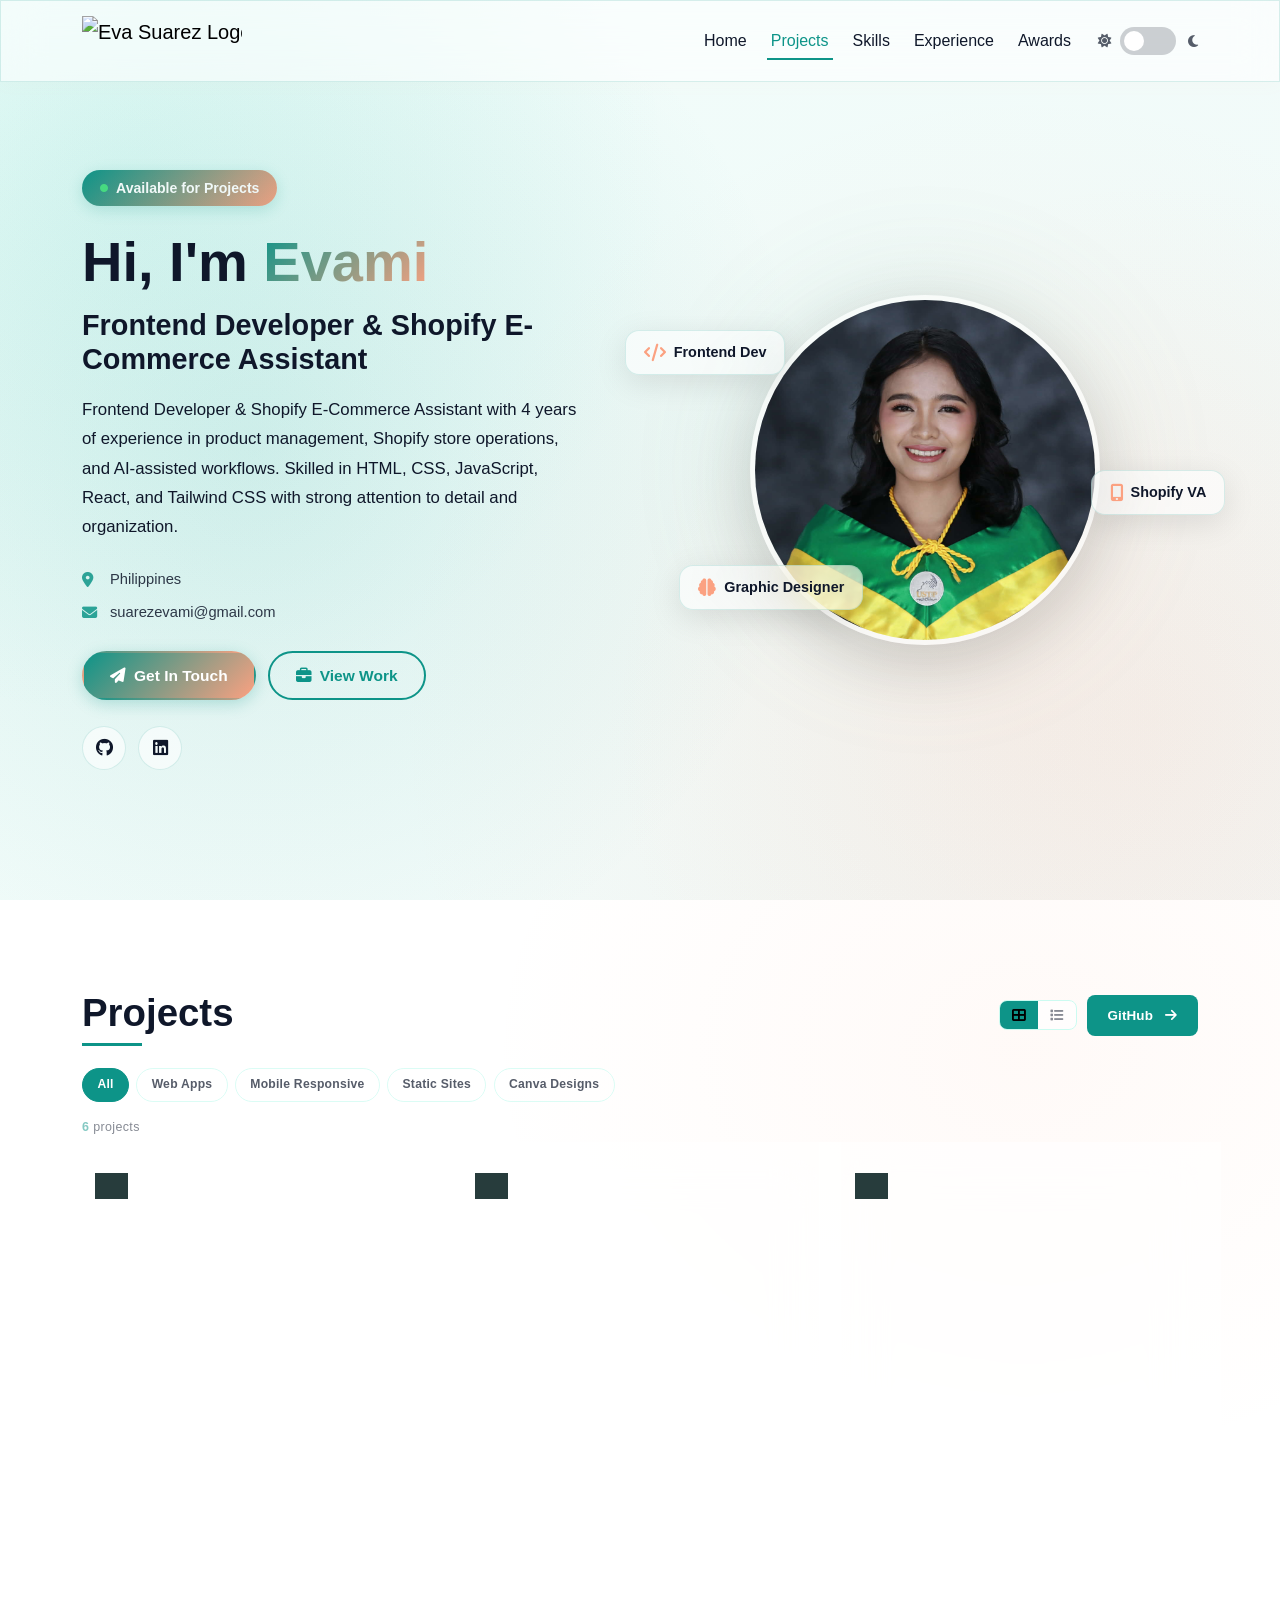
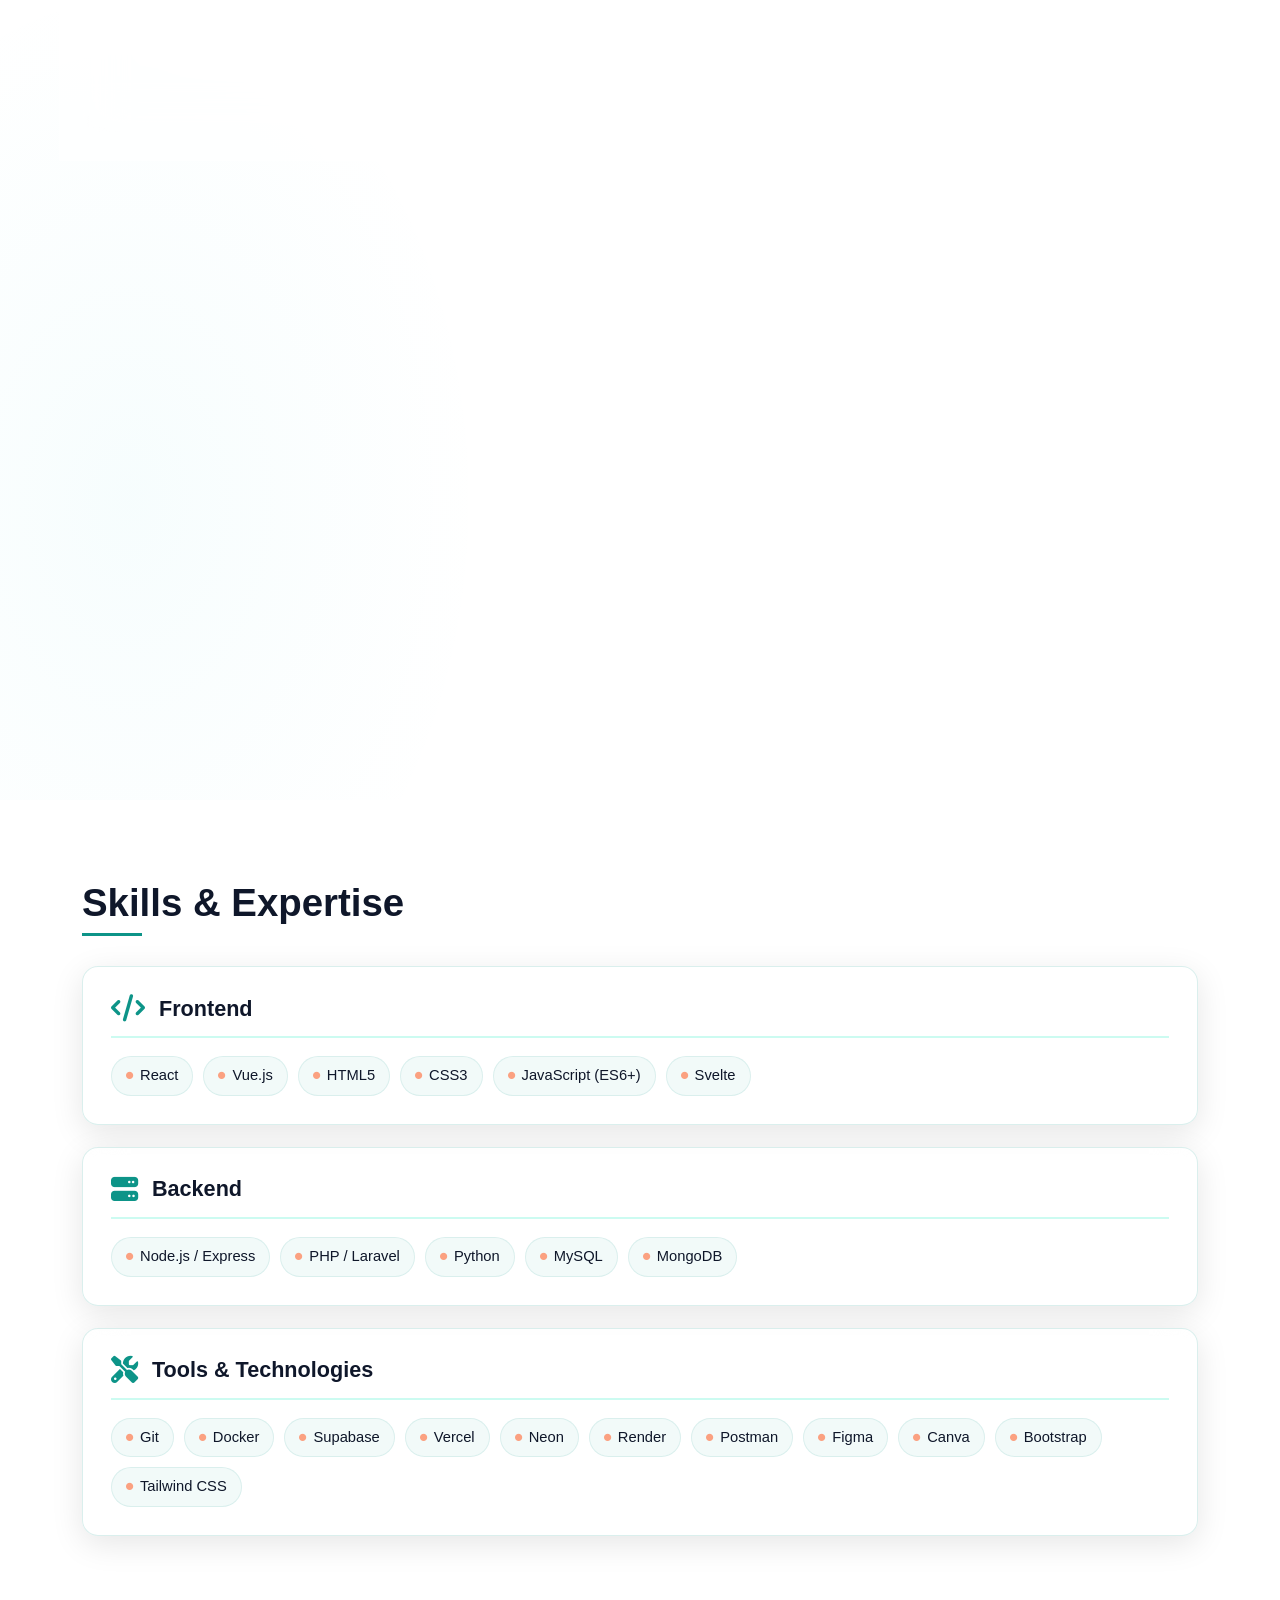
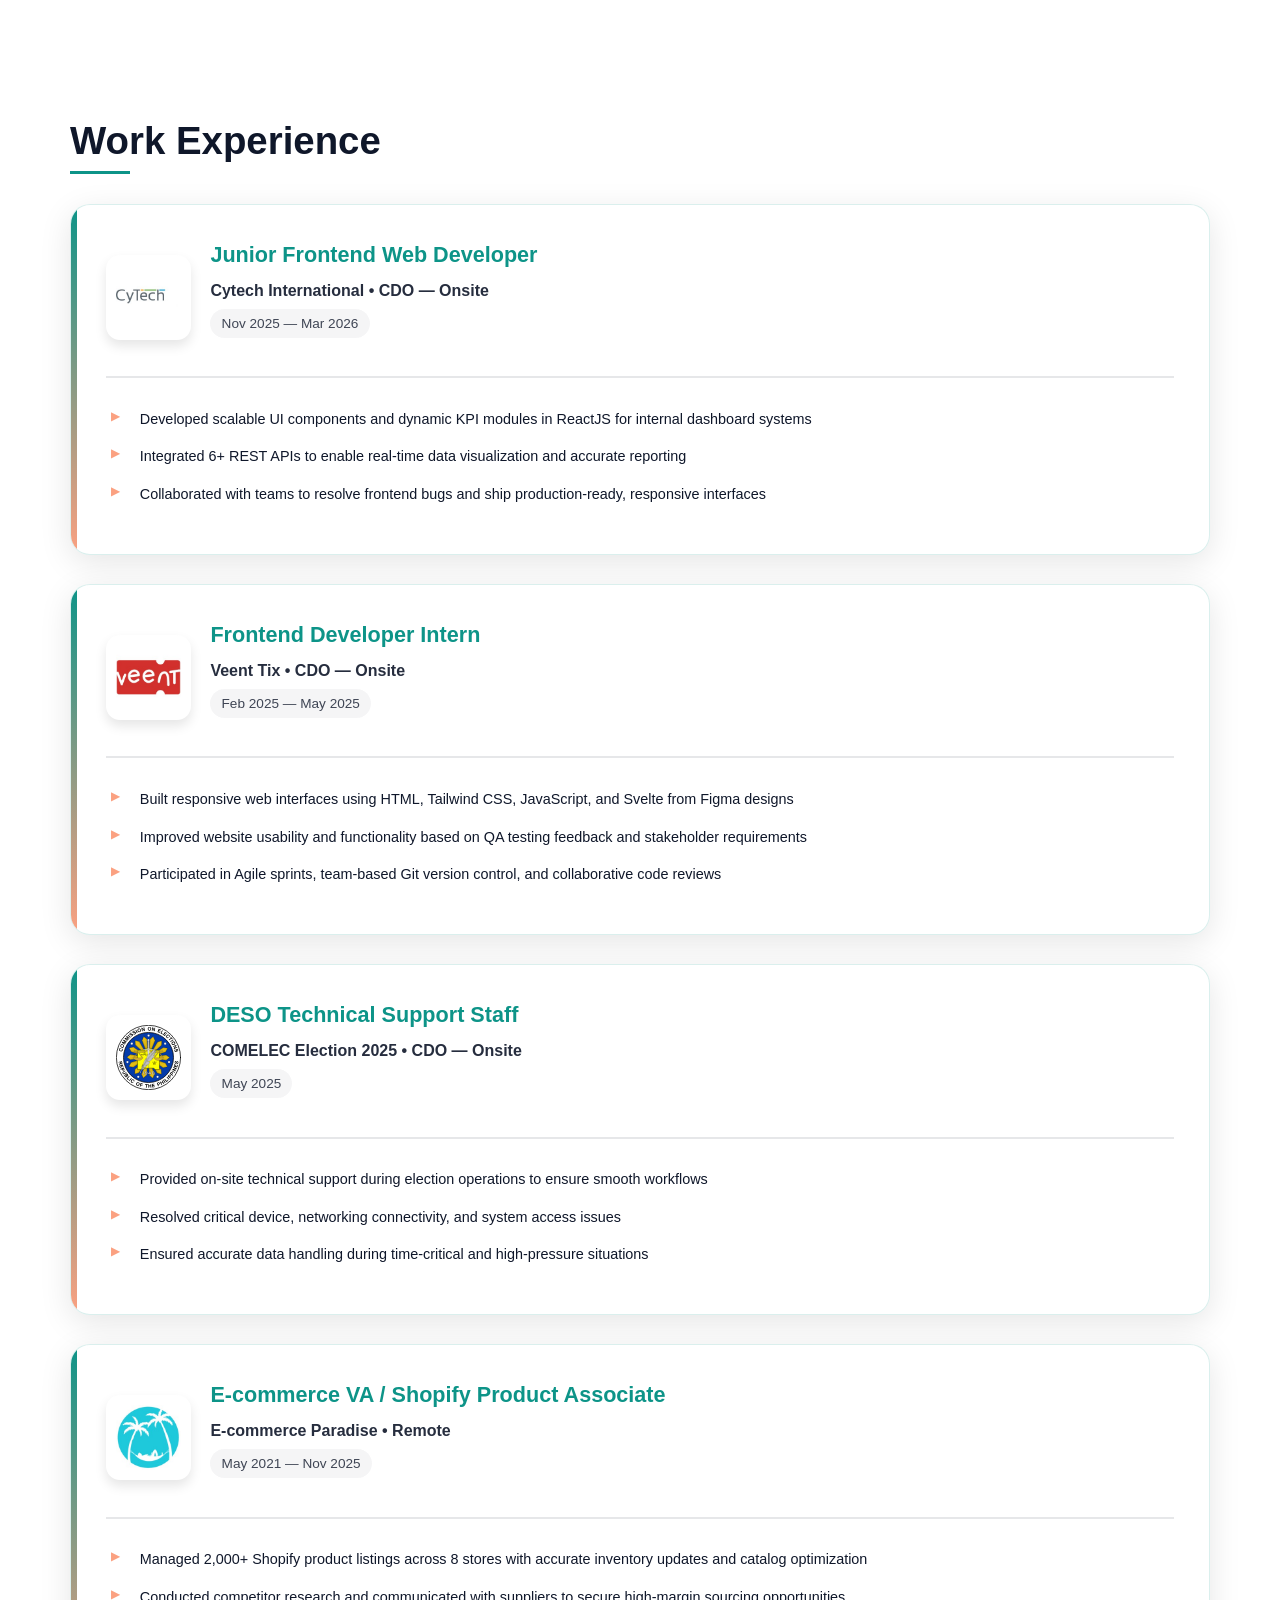
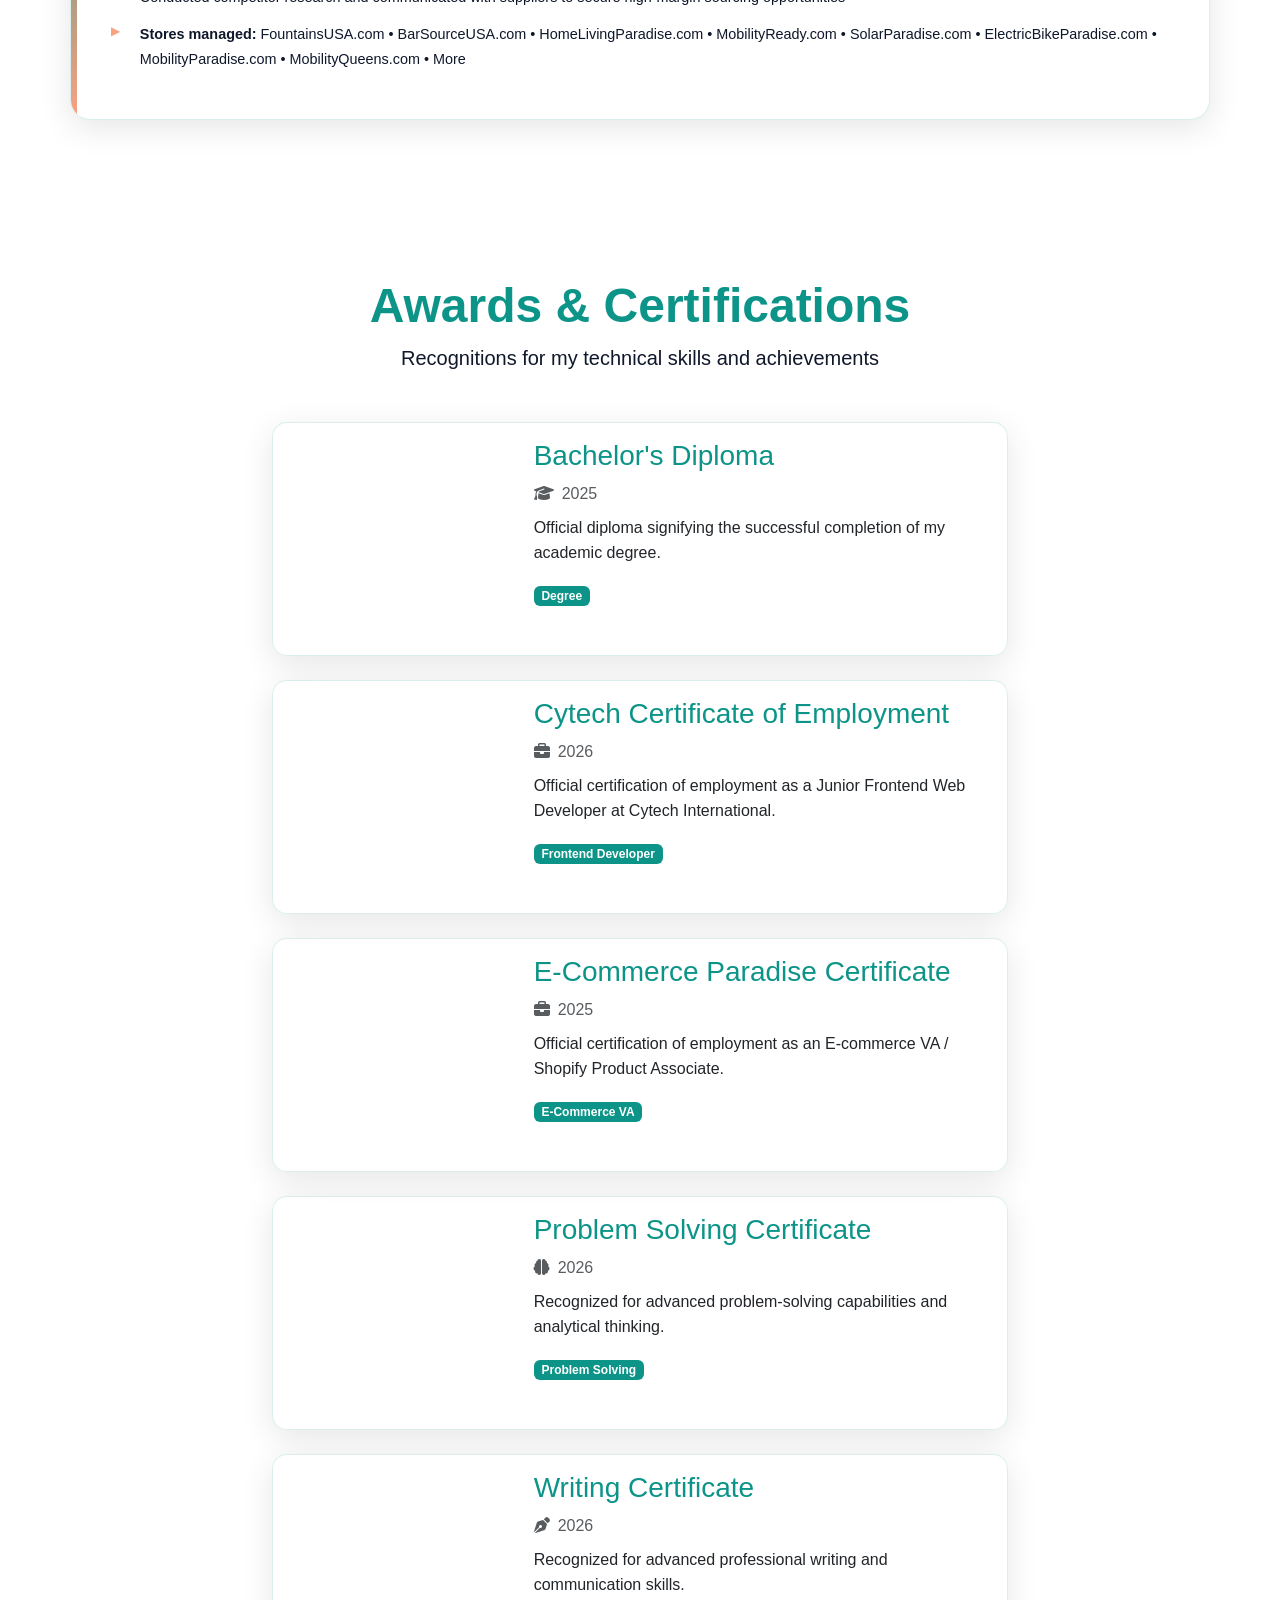
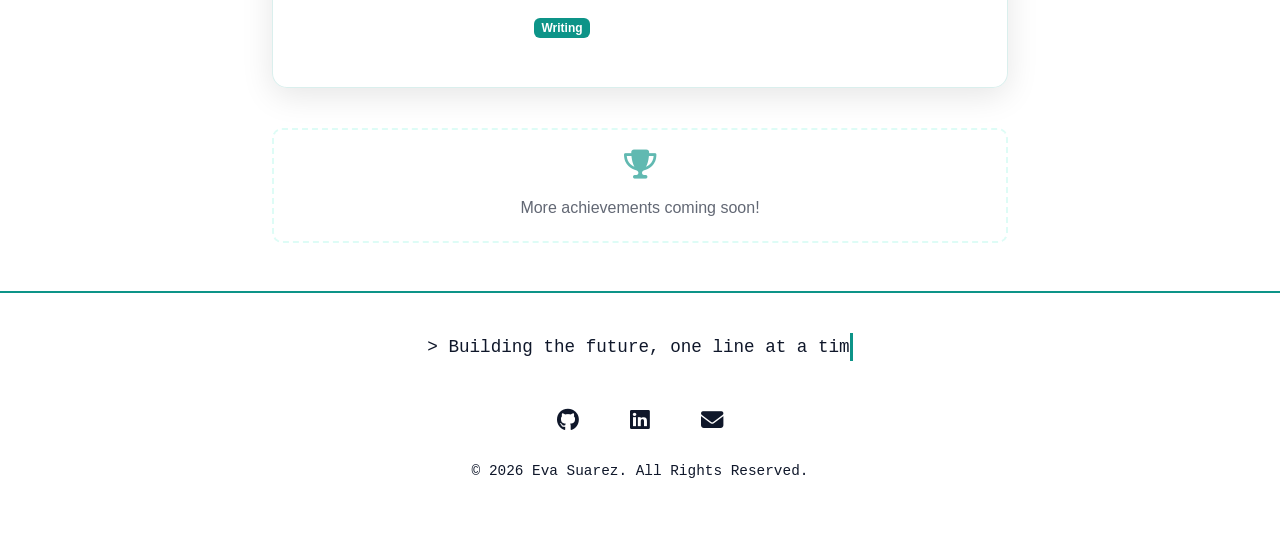
==== commit 4ae282a8: "feat: replace placeholder projects with NoteFlow and Garden Wedding Template and add supporting asse" ====
--- a/index.html
+++ b/index.html
@@ -303,128 +303,112 @@
                     <button class="filter-pill" data-filter="static">Static Sites</button>
                     <button class="filter-pill" data-filter="canva">Canva Designs</button>
                 </div>
-                <p class="projects-count"><span id="visibleCount">5</span> projects</p>
+                <p class="projects-count"><span id="visibleCount">6</span> projects</p>
                 <div class="projects-grid" id="projectsGrid">
                     <!-- Project 1 -->
                     <article class="project-card" data-category="web" itemscope=""
                         itemtype="https://schema.org/SoftwareApplication">
                         <span class="project-num">01</span>
                         <div class="project-img">
-                            <img src="assets/img/project1.jpg" alt="Project 1" loading="lazy" width="400" height="220">
+                            <img src="assets/img/Noteflow.png" alt="NoteFlow Project" loading="lazy" width="400" height="220">
                             <div class="project-img-overlay">
-                                <a href="#" target="_blank" rel="noopener noreferrer" itemprop="url">
-                                    <i class="fas fa-eye" aria-hidden="true"></i> View Demo
+                                <a href="https://mynoteflow.vercel.app/login" target="_blank" rel="noopener noreferrer" itemprop="url">
+                                    <i class="fas fa-external-link-alt" aria-hidden="true"></i> View Live
                                 </a>
                             </div>
                         </div>
                         <div class="project-content">
-                            <h3 itemprop="name">E-Commerce Platform</h3>
-                            <p itemprop="description">Full-featured e-commerce solution with MERN stack, featuring user
-                                authentication, payment integration, and admin dashboard.</p>
+                            <h3 itemprop="name">NoteFlow</h3>
+                            <p itemprop="description">A modern, web-based note-taking application designed for seamless productivity and organization.</p>
                             <ul class="features-list">
-                                <li><i class="fas fa-shopping-cart" aria-hidden="true"></i> <strong>Shopping
-                                        Cart:</strong> Seamless checkout experience.</li>
-                                <li><i class="fas fa-user" aria-hidden="true"></i> <strong>User Auth:</strong> Secure
-                                    login and registration.</li>
-                                <li><i class="fas fa-cog" aria-hidden="true"></i> <strong>Admin Panel:</strong> Product
-                                    and order management.</li>
+                                <li><i class="fas fa-lock" aria-hidden="true"></i> <strong>Authentication:</strong> Secure user login and personalized workspace.</li>
+                                <li><i class="fas fa-cloud" aria-hidden="true"></i> <strong>Cloud Sync:</strong> Access and manage your notes from anywhere.</li>
+                                <li><i class="fas fa-edit" aria-hidden="true"></i> <strong>Rich Editor:</strong> Format and organize notes effortlessly.</li>
                             </ul>
-                            <div class="project-tags"><span>MERN Stack</span><span>E-Commerce</span></div>
-                            <a href="#" target="_blank" rel="noopener noreferrer" class="view-demo-btn">
-                                <i class="fas fa-eye" aria-hidden="true"></i> View Demo
+                            <div class="project-tags"><span>Next.js</span><span>React</span><span>Tailwind</span></div>
+                            <a href="https://mynoteflow.vercel.app/login" target="_blank" rel="noopener noreferrer" class="view-demo-btn">
+                                <i class="fas fa-external-link-alt" aria-hidden="true"></i> View Live
                             </a>
                         </div>
                     </article>
 
                     <!-- Project 2 -->
-                    <article class="project-card" data-category="mobile" itemscope=""
-                        itemtype="https://schema.org/MobileApplication">
+                    <article class="project-card" data-category="static mobile" itemscope=""
+                        itemtype="https://schema.org/WebSite">
                         <span class="project-num">02</span>
                         <div class="project-img">
-                            <img src="assets/img/project2.jpg" alt="Project 2" loading="lazy" width="400" height="220">
+                            <img src="assets/img/garden.png" alt="Garden Wedding Template" loading="lazy" width="400" height="220">
                             <div class="project-img-overlay">
-                                <a href="#" target="_blank" rel="noopener noreferrer">
-                                    <i class="fas fa-eye" aria-hidden="true"></i> View Demo
+                                <a href="https://wedding-templates-ashen.vercel.app/garden/index.html" target="_blank" rel="noopener noreferrer">
+                                    <i class="fas fa-external-link-alt" aria-hidden="true"></i> View Live
                                 </a>
                             </div>
                         </div>
                         <div class="project-content">
-                            <h3 itemprop="name">Task Management App</h3>
-                            <p itemprop="description">Cross-platform mobile app built with React Native for efficient
-                                task management and team collaboration.</p>
+                            <h3 itemprop="name">Garden Wedding Template</h3>
+                            <p itemprop="description">A beautiful, responsive garden-themed wedding website template with elegant floral accents.</p>
                             <ul class="features-list">
-                                <li><i class="fas fa-tasks" aria-hidden="true"></i> <strong>Task Tracking:</strong>
-                                    Organize and prioritize tasks.</li>
-                                <li><i class="fas fa-users" aria-hidden="true"></i> <strong>Team Collaboration:</strong>
-                                    Real-time updates and sharing.</li>
-                                <li><i class="fas fa-bell" aria-hidden="true"></i> <strong>Notifications:</strong>
-                                    Reminders and deadlines.</li>
+                                <li><i class="fas fa-leaf" aria-hidden="true"></i> <strong>Elegant Design:</strong> Nature-inspired aesthetic.</li>
+                                <li><i class="fas fa-mobile-alt" aria-hidden="true"></i> <strong>Responsive:</strong> Flawless experience on all devices.</li>
+                                <li><i class="fas fa-envelope" aria-hidden="true"></i> <strong>RSVP Form:</strong> Integrated digital guest management.</li>
                             </ul>
-                            <div class="project-tags"><span>React Native</span><span>Mobile</span></div>
-                            <a href="#" target="_blank" rel="noopener noreferrer" class="view-demo-btn">
-                                <i class="fas fa-eye" aria-hidden="true"></i> View Demo
+                            <div class="project-tags"><span>HTML/CSS</span><span>JavaScript</span></div>
+                            <a href="https://wedding-templates-ashen.vercel.app/garden/index.html" target="_blank" rel="noopener noreferrer" class="view-demo-btn">
+                                <i class="fas fa-external-link-alt" aria-hidden="true"></i> View Live
                             </a>
                         </div>
                     </article>
 
                     <!-- Project 3 -->
-                    <article class="project-card" data-category="web ai" itemscope=""
-                        itemtype="https://schema.org/SoftwareApplication">
+                    <article class="project-card" data-category="static mobile" itemscope=""
+                        itemtype="https://schema.org/WebSite">
                         <span class="project-num">03</span>
                         <div class="project-img">
-                            <img src="assets/img/project3.jpg" alt="Project 3" loading="lazy" width="400" height="220">
+                            <img src="assets/img/minimalist.png" alt="Minimalist Wedding Template" loading="lazy" width="400" height="220">
                             <div class="project-img-overlay">
-                                <a href="#" target="_blank" rel="noopener noreferrer">
-                                    <i class="fas fa-eye" aria-hidden="true"></i> View Demo
+                                <a href="https://wedding-templates-ashen.vercel.app/minimalist/index.html" target="_blank" rel="noopener noreferrer">
+                                    <i class="fas fa-external-link-alt" aria-hidden="true"></i> View Live
                                 </a>
                             </div>
                         </div>
                         <div class="project-content">
-                            <h3 itemprop="name">AI Chat Assistant</h3>
-                            <p itemprop="description">Intelligent chat application with natural language processing for
-                                automated customer support.</p>
+                            <h3 itemprop="name">Minimalist Wedding Template</h3>
+                            <p itemprop="description">A clean, elegant minimalist wedding website template focused on typography and white space.</p>
                             <ul class="features-list">
-                                <li><i class="fas fa-robot" aria-hidden="true"></i> <strong>AI Responses:</strong>
-                                    Context-aware conversations.</li>
-                                <li><i class="fas fa-brain" aria-hidden="true"></i> <strong>Learning:</strong> Improves
-                                    with user interactions.</li>
-                                <li><i class="fas fa-chart-line" aria-hidden="true"></i> <strong>Analytics:</strong>
-                                    Performance tracking and insights.</li>
+                                <li><i class="fas fa-font" aria-hidden="true"></i> <strong>Clean Typography:</strong> Focus on readability and sophisticated design.</li>
+                                <li><i class="fas fa-magic" aria-hidden="true"></i> <strong>Smooth Animations:</strong> Subtle transitions for a premium feel.</li>
+                                <li><i class="fas fa-images" aria-hidden="true"></i> <strong>Image Gallery:</strong> Showcase high-quality engagement photos.</li>
                             </ul>
-                            <div class="project-tags"><span>AI/ML</span><span>Chatbot</span></div>
-                            <a href="#" target="_blank" rel="noopener noreferrer" class="view-demo-btn">
-                                <i class="fas fa-eye" aria-hidden="true"></i> View Demo
+                            <div class="project-tags"><span>HTML/CSS</span><span>JavaScript</span></div>
+                            <a href="https://wedding-templates-ashen.vercel.app/minimalist/index.html" target="_blank" rel="noopener noreferrer" class="view-demo-btn">
+                                <i class="fas fa-external-link-alt" aria-hidden="true"></i> View Live
                             </a>
                         </div>
                     </article>
 
                     <!-- Project 4 -->
-                    <article class="project-card" data-category="static" itemscope=""
+                    <article class="project-card" data-category="web" itemscope=""
                         itemtype="https://schema.org/WebSite">
                         <span class="project-num">04</span>
                         <div class="project-img">
-                            <img src="assets/img/project4.jpg" alt="Project 4" loading="lazy" width="400" height="220">
+                            <img src="assets/img/happy-tails.png" alt="Happy Tails Pet Shop" loading="lazy" width="400" height="220">
                             <div class="project-img-overlay">
-                                <a href="#" target="_blank" rel="noopener noreferrer">
-                                    <i class="fas fa-eye" aria-hidden="true"></i> View Demo
+                                <a href="https://suarez-felicitas-pet-shop.vercel.app/" target="_blank" rel="noopener noreferrer">
+                                    <i class="fas fa-external-link-alt" aria-hidden="true"></i> View Live
                                 </a>
                             </div>
                         </div>
                         <div class="project-content">
-                            <h3 itemprop="name">Portfolio Website</h3>
-                            <p itemprop="description">Responsive portfolio website showcasing projects and skills with
-                                modern design and smooth animations.</p>
+                            <h3 itemprop="name">Happy Tails! Pet Shop</h3>
+                            <p itemprop="description">An interactive platform for pet sales and supplies, highlighting different pet categories.</p>
                             <ul class="features-list">
-                                <li><i class="fas fa-palette" aria-hidden="true"></i> <strong>Modern Design:</strong>
-                                    Clean and professional layout.</li>
-                                <li><i class="fas fa-mobile-alt" aria-hidden="true"></i> <strong>Responsive:</strong>
-                                    Works on all devices.</li>
-                                <li><i class="fas fa-bolt" aria-hidden="true"></i> <strong>Fast Loading:</strong>
-                                    Optimized performance.</li>
+                                <li><i class="fas fa-paw" aria-hidden="true"></i> <strong>Pet Catalog:</strong> Browse categories like Dogs, Cats, Birds, and Fish.</li>
+                                <li><i class="fas fa-shopping-bag" aria-hidden="true"></i> <strong>Services:</strong> Details on pet grooming and supplies.</li>
+                                <li><i class="fas fa-desktop" aria-hidden="true"></i> <strong>Responsive UI:</strong> Accessible layout across all devices.</li>
                             </ul>
                             <div class="project-tags"><span>HTML/CSS</span><span>JavaScript</span></div>
-                            <a href="#" target="_blank" rel="noopener noreferrer" class="view-demo-btn">
-                                <i class="fas fa-eye" aria-hidden="true"></i> View Demo
+                            <a href="https://suarez-felicitas-pet-shop.vercel.app/" target="_blank" rel="noopener noreferrer" class="view-demo-btn">
+                                <i class="fas fa-external-link-alt" aria-hidden="true"></i> View Live
                             </a>
                         </div>
                     </article>
@@ -434,28 +418,51 @@
                         itemtype="https://schema.org/SoftwareApplication">
                         <span class="project-num">05</span>
                         <div class="project-img">
-                            <img src="assets/img/project5.jpg" alt="Project 5" loading="lazy" width="400" height="220">
+                            <img src="assets/img/northern-highlands.png" alt="Northern Highlands Web App" loading="lazy" width="400" height="220">
                             <div class="project-img-overlay">
-                                <a href="#" target="_blank" rel="noopener noreferrer">
-                                    <i class="fas fa-eye" aria-hidden="true"></i> View Demo
+                                <a href="https://github.com/Evami-Suarez/Northern-Highlands-Web-App-Frontend" target="_blank" rel="noopener noreferrer">
+                                    <i class="fab fa-github" aria-hidden="true"></i> View Source
                                 </a>
                             </div>
                         </div>
                         <div class="project-content">
-                            <h3 itemprop="name">Blog Platform</h3>
-                            <p itemprop="description">Full-stack blogging platform with Laravel backend, featuring rich
-                                text editor and user management.</p>
+                            <h3 itemprop="name">Northern Highlands Frontend</h3>
+                            <p itemprop="description">A fast, scalable frontend for the Northern Highlands Web App built with Next.js App Router.</p>
                             <ul class="features-list">
-                                <li><i class="fas fa-edit" aria-hidden="true"></i> <strong>Rich Editor:</strong> Create
-                                    and edit posts easily.</li>
-                                <li><i class="fas fa-users" aria-hidden="true"></i> <strong>User Management:</strong>
-                                    Roles and permissions.</li>
-                                <li><i class="fas fa-search" aria-hidden="true"></i> <strong>Search:</strong> Find
-                                    content quickly.</li>
+                                <li><i class="fas fa-route" aria-hidden="true"></i> <strong>Next.js Framework:</strong> Optimized routing and performance.</li>
+                                <li><i class="fas fa-check-double" aria-hidden="true"></i> <strong>TypeScript:</strong> Type-safe codebase for robust development.</li>
+                                <li><i class="fas fa-tools" aria-hidden="true"></i> <strong>Modern Tooling:</strong> Configured with ESLint and PostCSS.</li>
                             </ul>
-                            <div class="project-tags"><span>Laravel</span><span>Blog</span></div>
-                            <a href="#" target="_blank" rel="noopener noreferrer" class="view-demo-btn">
-                                <i class="fas fa-eye" aria-hidden="true"></i> View Demo
+                            <div class="project-tags"><span>Next.js</span><span>TypeScript</span><span>React</span></div>
+                            <a href="https://github.com/Evami-Suarez/Northern-Highlands-Web-App-Frontend" target="_blank" rel="noopener noreferrer" class="view-demo-btn">
+                                <i class="fab fa-github" aria-hidden="true"></i> View Repository
+                            </a>
+                        </div>
+                    </article>
+
+                    <!-- Project 6 -->
+                    <article class="project-card" data-category="web" itemscope=""
+                        itemtype="https://schema.org/WebSite">
+                        <span class="project-num">06</span>
+                        <div class="project-img">
+                            <img src="assets/img/Build%20In%20Silence.png" alt="Build In Silence" loading="lazy" width="400" height="220">
+                            <div class="project-img-overlay">
+                                <a href="https://build-in-silence.vercel.app/" target="_blank" rel="noopener noreferrer">
+                                    <i class="fas fa-external-link-alt" aria-hidden="true"></i> View Live
+                                </a>
+                            </div>
+                        </div>
+                        <div class="project-content">
+                            <h3 itemprop="name">Build In Silence</h3>
+                            <p itemprop="description">A grounded space for builders and creatives focused on long-term growth and meaningful progress.</p>
+                            <ul class="features-list">
+                                <li><i class="fas fa-bullseye" aria-hidden="true"></i> <strong>Focused:</strong> Designed for those prioritizing long-term progress.</li>
+                                <li><i class="fas fa-tools" aria-hidden="true"></i> <strong>Practical:</strong> Clean ideas and execution-first thinking.</li>
+                                <li><i class="fas fa-leaf" aria-hidden="true"></i> <strong>Quiet Growth:</strong> Calm spacing and minimal distractions.</li>
+                            </ul>
+                            <div class="project-tags"><span>Next.js</span><span>React</span><span>Web Design</span></div>
+                            <a href="https://build-in-silence.vercel.app/" target="_blank" rel="noopener noreferrer" class="view-demo-btn">
+                                <i class="fas fa-external-link-alt" aria-hidden="true"></i> View Live
                             </a>
                         </div>
                     </article>
@@ -659,26 +666,124 @@
                             <div class="row g-0">
                                 <div class="col-md-4 p-0">
                                     <div class="d-flex align-items-center justify-content-center h-100 p-3">
-                                        <img src="assets/img/cert1.jpg" alt="Certification"
+                                        <img src="assets/img/deploma_certificate.jpg" alt="Diploma Certificate"
                                             style="height:200px;object-fit:contain;border-radius:8px;" loading="lazy"
                                             width="200" height="200">
                                     </div>
                                 </div>
                                 <div class="col-md-8">
                                     <div class="card-body">
-                                        <h3 class="card-title" style="color:var(--primary-color);">Full-Stack
-                                            Development Certification</h3>
-                                        <p class="card-text text-muted mb-2"><i class="fas fa-calendar-alt me-2"
-                                                aria-hidden="true"></i><time datetime="2023">2023</time></p>
-                                        <p class="card-text">Completed comprehensive full-stack development
-                                            certification covering modern web technologies and best practices.</p>
+                                        <h3 class="card-title" style="color:var(--primary-color);">Bachelor's Diploma</h3>
+                                        <p class="card-text text-muted mb-2"><i class="fas fa-graduation-cap me-2"
+                                                aria-hidden="true"></i><time datetime="2024">2025</time></p>
+                                        <p class="card-text">Official diploma signifying the successful completion of my academic degree.</p>
                                         <div class="badges mt-3">
                                             <span class="badge me-2"
-                                                style="background-color:var(--primary-color);color:white;">MERN
-                                                Stack</span>
+                                                style="background-color:var(--primary-color);color:white;">Degree</span>
+                                        </div>
+                                    </div>
+                                </div>
+                            </div>
+                        </article>
+                    </div>
+
+                    <div class="col-lg-8 col-md-10 mb-4">
+                        <article class="card award-card h-100">
+                            <div class="row g-0">
+                                <div class="col-md-4 p-0">
+                                    <div class="d-flex align-items-center justify-content-center h-100 p-3">
+                                        <img src="assets/img/cytech-cert-of-employment.jpg" alt="Cytech Certificate of Employment"
+                                            style="height:200px;object-fit:contain;border-radius:8px;" loading="lazy"
+                                            width="200" height="200">
+                                    </div>
+                                </div>
+                                <div class="col-md-8">
+                                    <div class="card-body">
+                                        <h3 class="card-title" style="color:var(--primary-color);">Cytech Certificate of Employment</h3>
+                                        <p class="card-text text-muted mb-2"><i class="fas fa-briefcase me-2"
+                                                aria-hidden="true"></i><time datetime="2026">2026</time></p>
+                                        <p class="card-text">Official certification of employment as a Junior Frontend Web Developer at Cytech International.</p>
+                                        <div class="badges mt-3">
                                             <span class="badge me-2"
-                                                style="background-color:var(--primary-color);color:white;">React
-                                                Native</span>
+                                                style="background-color:var(--primary-color);color:white;">Frontend Developer</span>
+                                        </div>
+                                    </div>
+                                </div>
+                            </div>
+                        </article>
+                    </div>
+
+                    <div class="col-lg-8 col-md-10 mb-4">
+                        <article class="card award-card h-100">
+                            <div class="row g-0">
+                                <div class="col-md-4 p-0">
+                                    <div class="d-flex align-items-center justify-content-center h-100 p-3">
+                                        <img src="assets/img/ecom-paradise-certicate.jpg" alt="E-Commerce Paradise Certificate"
+                                            style="height:200px;object-fit:contain;border-radius:8px;" loading="lazy"
+                                            width="200" height="200">
+                                    </div>
+                                </div>
+                                <div class="col-md-8">
+                                    <div class="card-body">
+                                        <h3 class="card-title" style="color:var(--primary-color);">E-Commerce Paradise Certificate</h3>
+                                        <p class="card-text text-muted mb-2"><i class="fas fa-briefcase me-2"
+                                                aria-hidden="true"></i><time datetime="2025">2025</time></p>
+                                        <p class="card-text">Official certification of employment as an E-commerce VA / Shopify Product Associate.</p>
+                                        <div class="badges mt-3">
+                                            <span class="badge me-2"
+                                                style="background-color:var(--primary-color);color:white;">E-Commerce VA</span>
+                                        </div>
+                                    </div>
+                                </div>
+                            </div>
+                        </article>
+                    </div>
+
+                    <div class="col-lg-8 col-md-10 mb-4">
+                        <article class="card award-card h-100">
+                            <div class="row g-0">
+                                <div class="col-md-4 p-0">
+                                    <div class="d-flex align-items-center justify-content-center h-100 p-3">
+                                        <img src="assets/img/problemsolving_page-0001.jpg" alt="Problem Solving Certificate"
+                                            style="height:200px;object-fit:contain;border-radius:8px;" loading="lazy"
+                                            width="200" height="200">
+                                    </div>
+                                </div>
+                                <div class="col-md-8">
+                                    <div class="card-body">
+                                        <h3 class="card-title" style="color:var(--primary-color);">Problem Solving Certificate</h3>
+                                        <p class="card-text text-muted mb-2"><i class="fas fa-brain me-2"
+                                                aria-hidden="true"></i><time datetime="2026">2026</time></p>
+                                        <p class="card-text">Recognized for advanced problem-solving capabilities and analytical thinking.</p>
+                                        <div class="badges mt-3">
+                                            <span class="badge me-2"
+                                                style="background-color:var(--primary-color);color:white;">Problem Solving</span>
+                                        </div>
+                                    </div>
+                                </div>
+                            </div>
+                        </article>
+                    </div>
+
+                    <div class="col-lg-8 col-md-10 mb-4">
+                        <article class="card award-card h-100">
+                            <div class="row g-0">
+                                <div class="col-md-4 p-0">
+                                    <div class="d-flex align-items-center justify-content-center h-100 p-3">
+                                        <img src="assets/img/writing_page-0001.jpg" alt="Writing Certificate"
+                                            style="height:200px;object-fit:contain;border-radius:8px;" loading="lazy"
+                                            width="200" height="200">
+                                    </div>
+                                </div>
+                                <div class="col-md-8">
+                                    <div class="card-body">
+                                        <h3 class="card-title" style="color:var(--primary-color);">Writing Certificate</h3>
+                                        <p class="card-text text-muted mb-2"><i class="fas fa-pen-nib me-2"
+                                                aria-hidden="true"></i><time datetime="2026">2026</time></p>
+                                        <p class="card-text">Recognized for advanced professional writing and communication skills.</p>
+                                        <div class="badges mt-3">
+                                            <span class="badge me-2"
+                                                style="background-color:var(--primary-color);color:white;">Writing</span>
                                         </div>
                                     </div>
                                 </div>
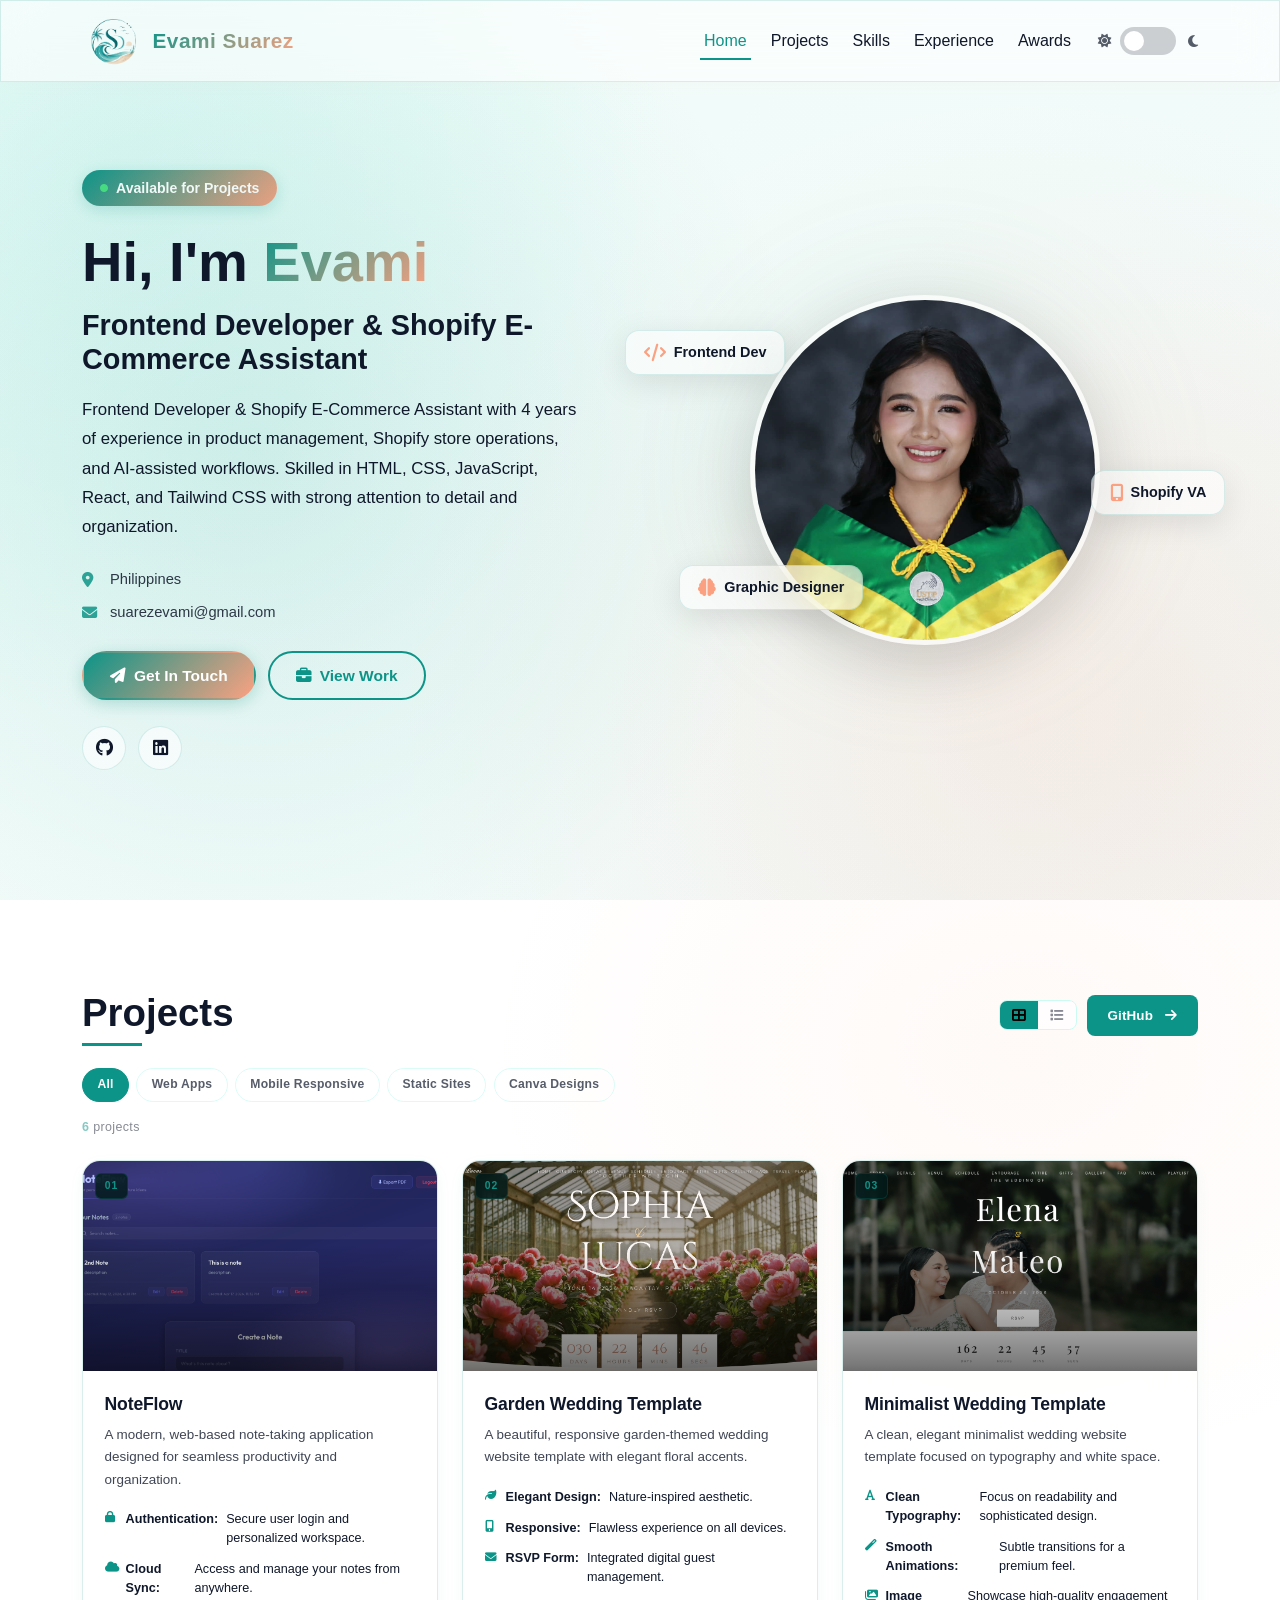
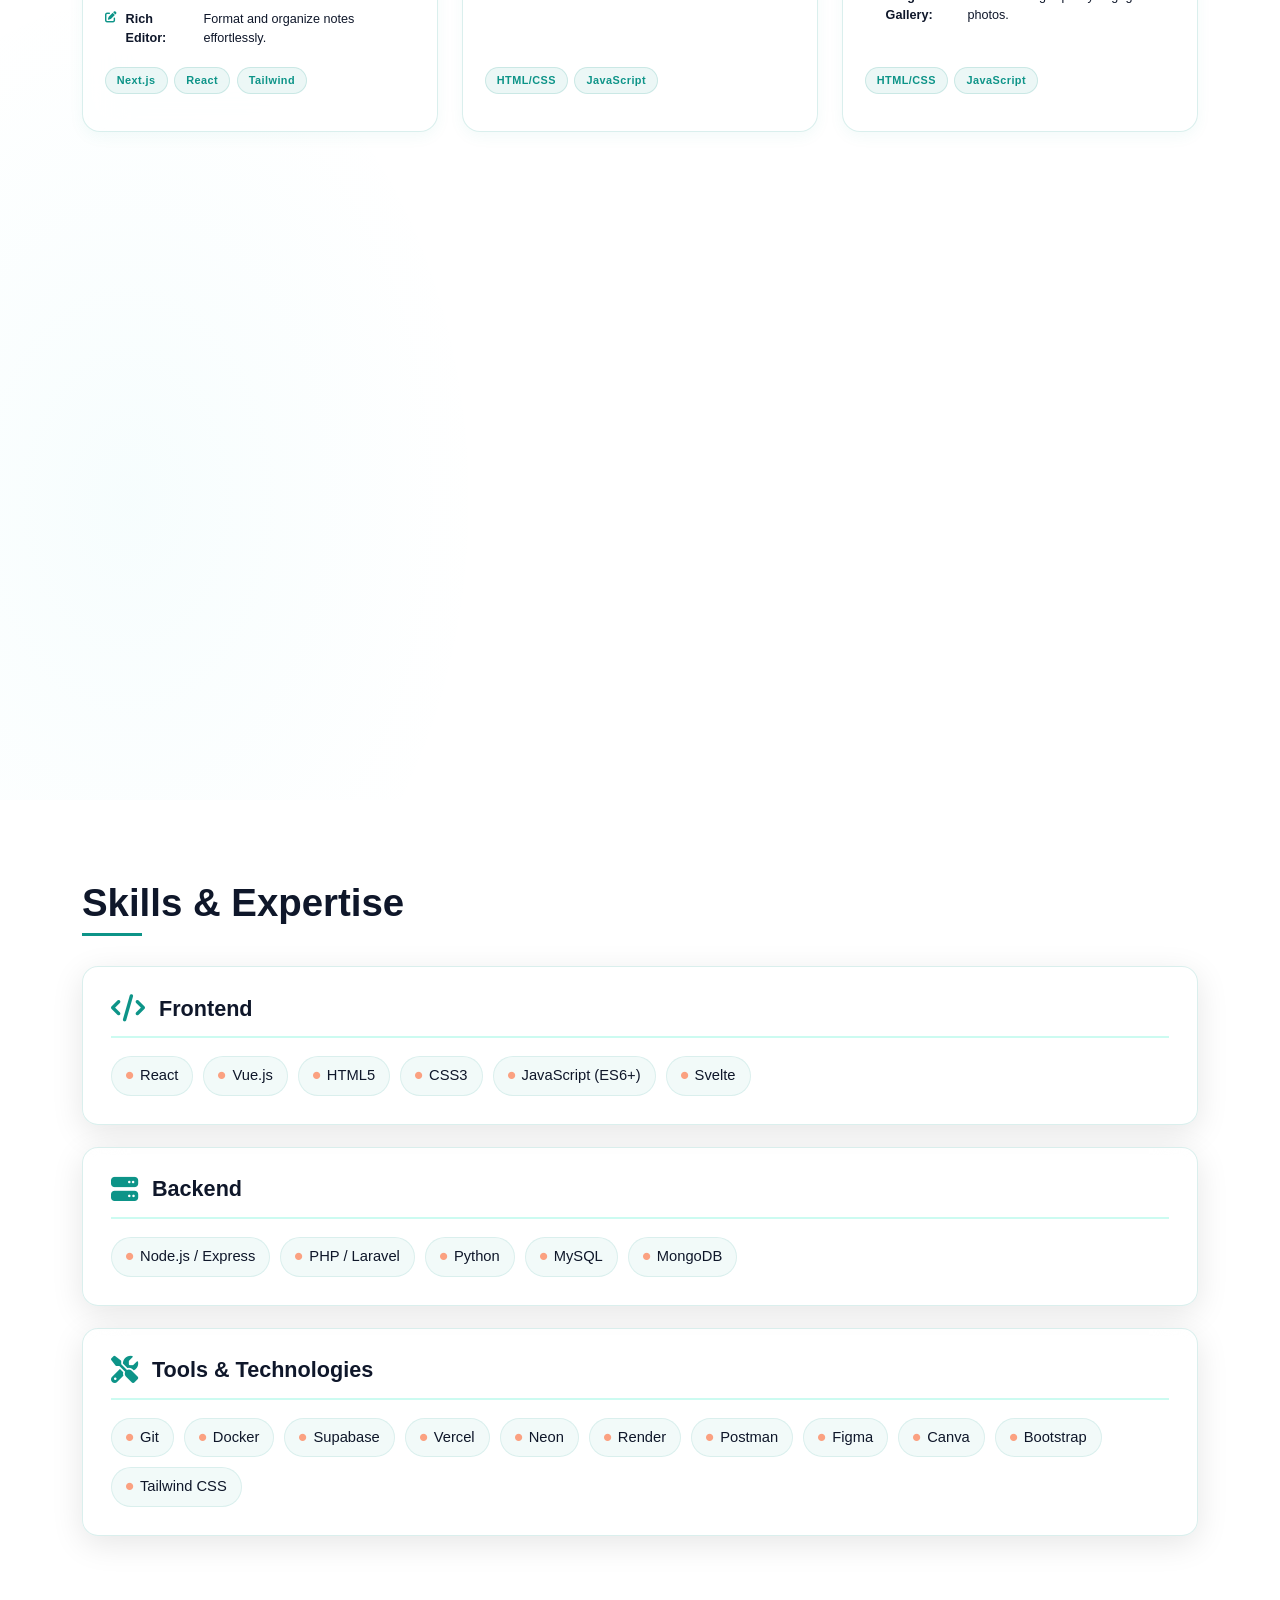
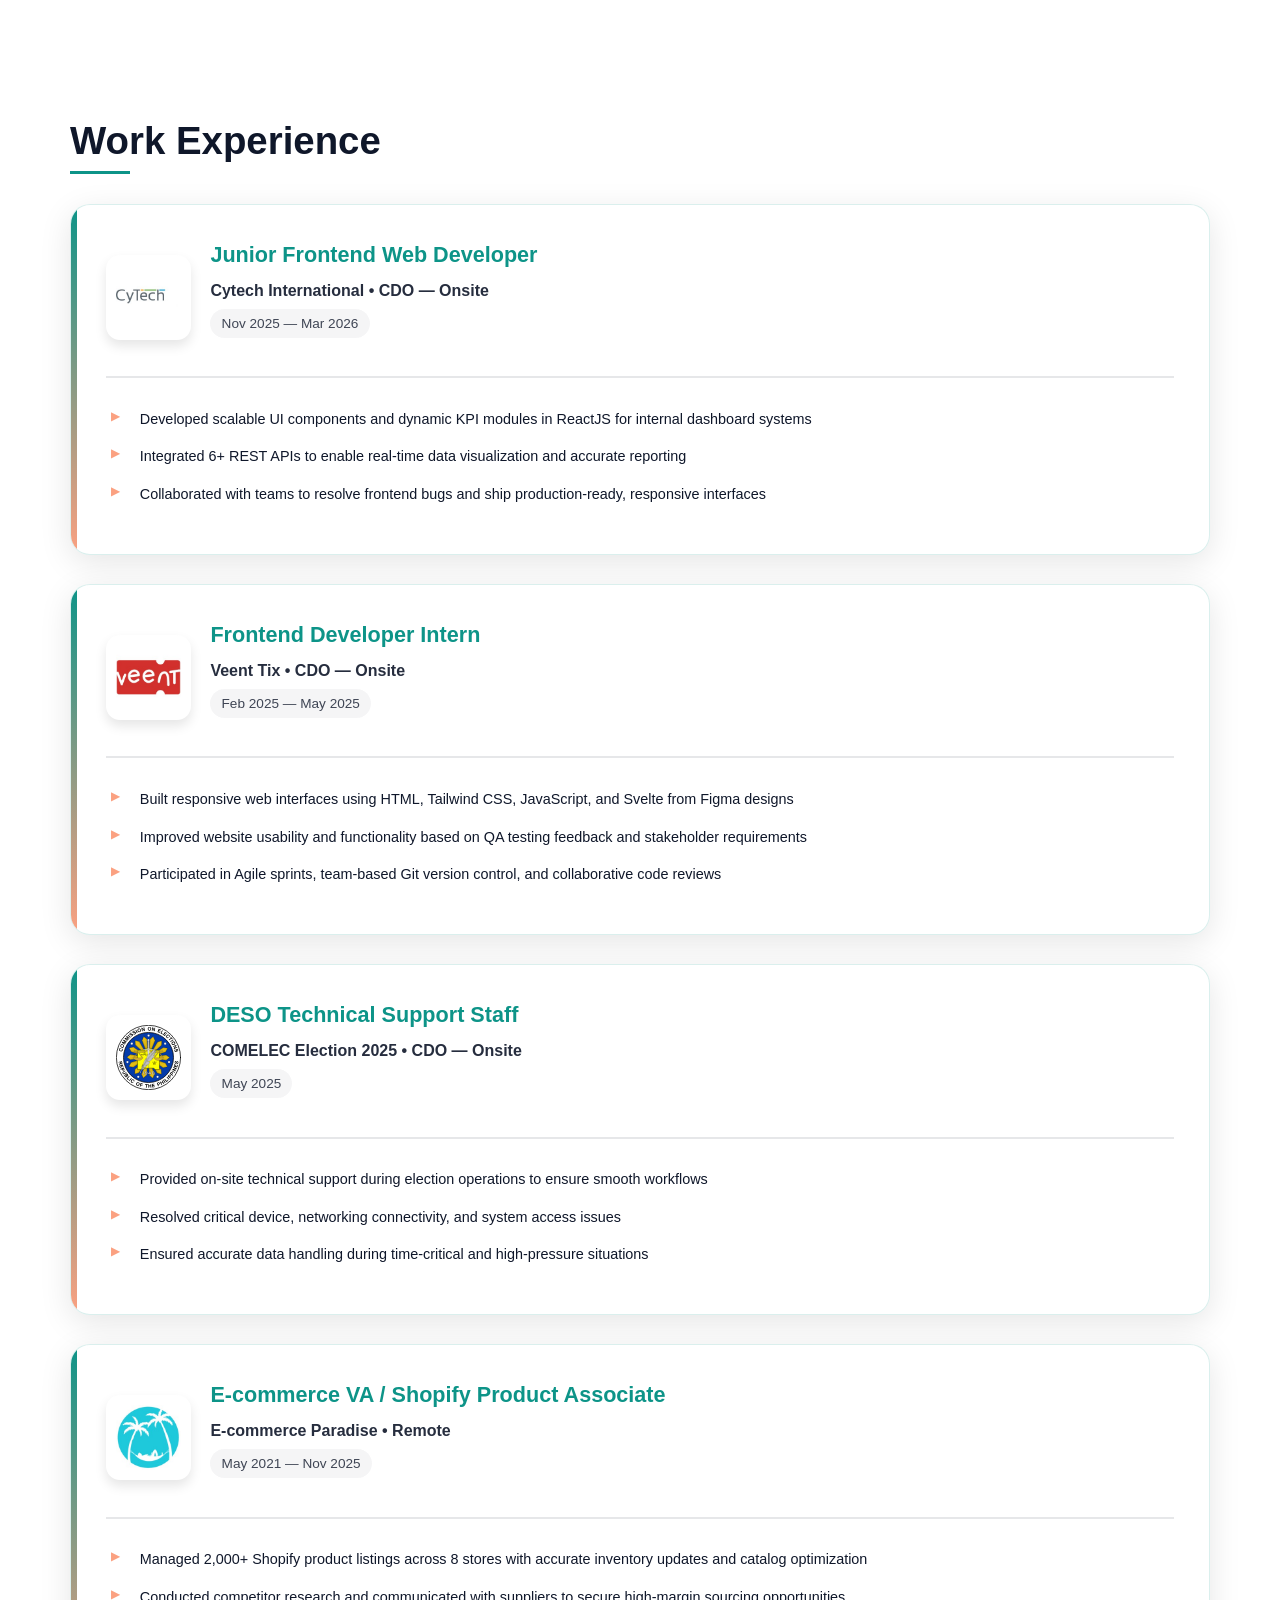
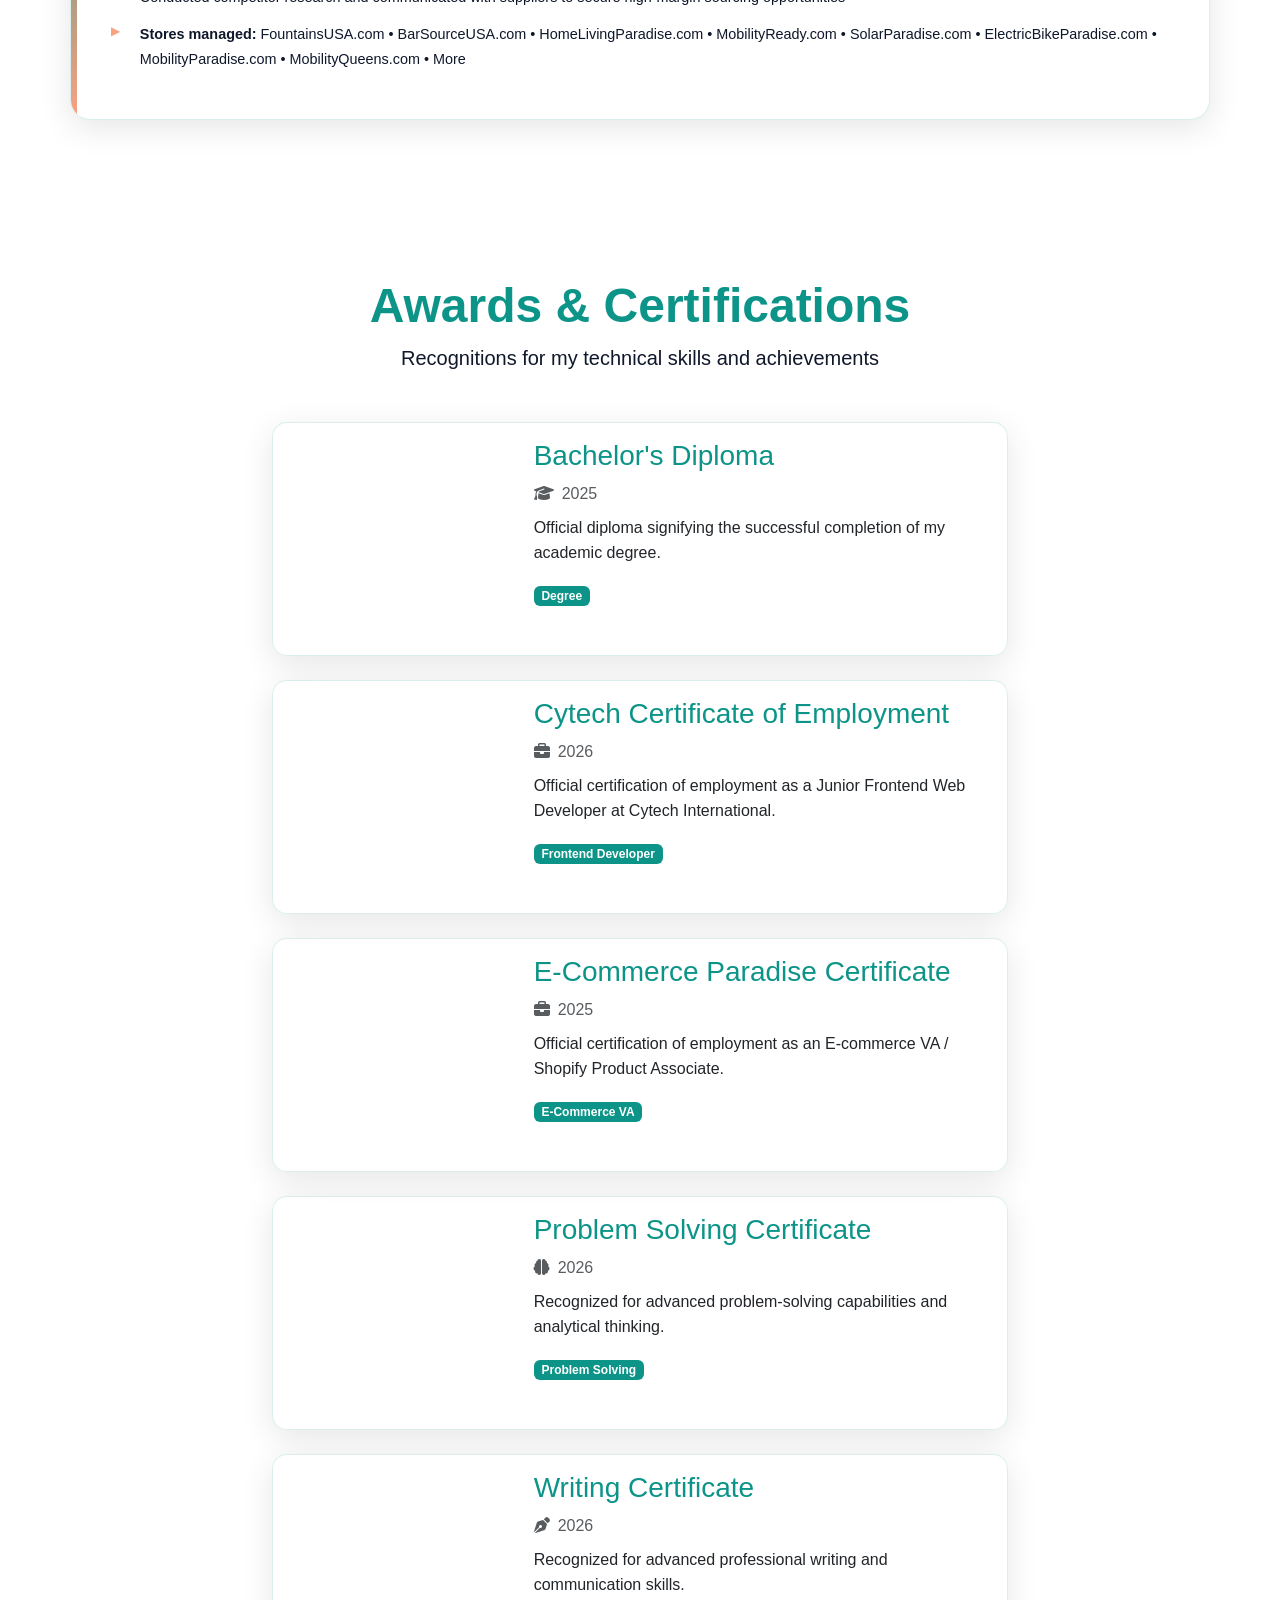
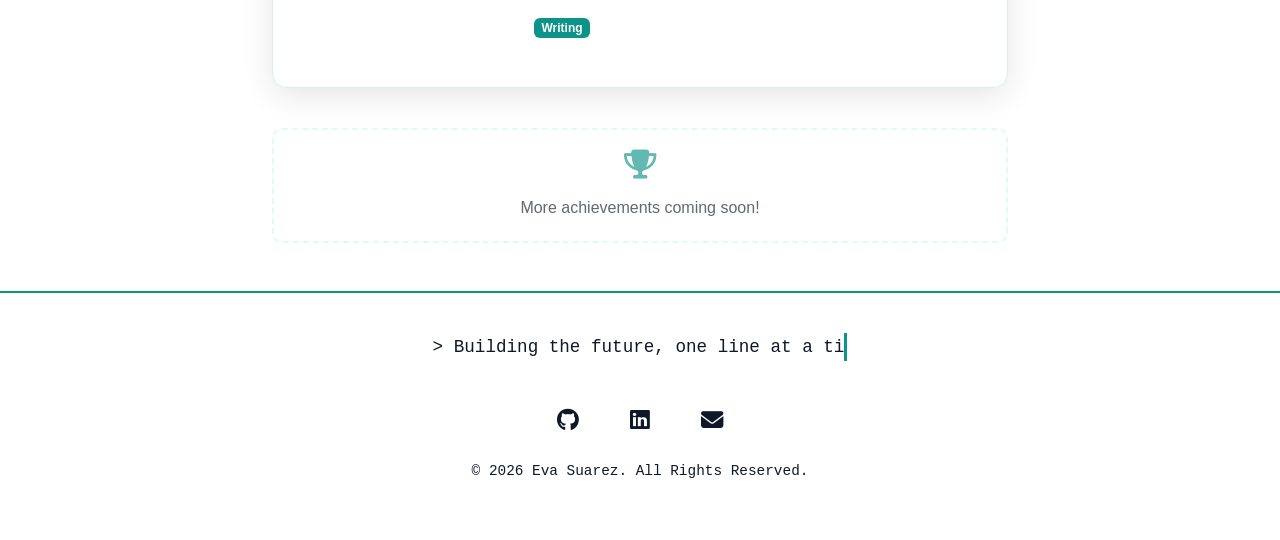
==== commit d55fb263: "feat: update site branding with new logo and corrected name display" ====
--- a/index.html
+++ b/index.html
@@ -12,7 +12,7 @@
     <link rel="apple-touch-icon" href="assets/img/favicon.png">
 
     <!-- ===== PRIMARY META ===== -->
-    <title>Eva Suarez | Full-Stack Developer — MERN · Laravel · React Native · Philippines</title>
+    <title>Evami Suarez | Full-Stack Developer — MERN · Laravel · React Native · Philippines</title>
     <meta name="title" content="Eva Suarez | Full-Stack Developer — MERN · Laravel · React Native · Philippines">
     <meta name="description"
         content="Eva Suarez is a Full-Stack Developer from Philippines. Specializing in MERN Stack, Laravel, React Native, and web application development. Available for freelance & full-time roles.">
@@ -157,7 +157,7 @@
     <!-- LOADING SCREEN -->
     <div id="loading-screen">
         <div class="loader-logo-wrap">
-            <img src="assets/img/logo.png" alt="Evami Suarez Logo" class="loader-logo">
+            <img src="assets/img/my_logo%20(1).png" alt="Evami Suarez Logo" class="loader-logo">
         </div>
         <div class="loader-name">EVAMI SUAREZ</div>
         <div class="loader-role">Frontend Developer & Shopify Assistant</div>
@@ -178,8 +178,9 @@
     <!-- NAVBAR -->
     <nav class="navbar navbar-expand-lg fixed-top" role="navigation" aria-label="Main navigation">
         <div class="container">
-            <a class="navbar-brand" href="#home" aria-label="Evami Suarez — Home">
-                <img src="assets/img/logo.png" alt="Eva Suarez Logo" width="160" height="50" loading="eager">
+            <a class="navbar-brand d-flex align-items-center" href="#home" aria-label="Evami Suarez — Home">
+                <img src="assets/img/my_logo%20(1).png" alt="Evami Suarez Logo" height="45" width="45" loading="eager" style="object-fit: contain;">
+                <span class="ms-2 fw-bold gradient-text" style="font-size: 1.3rem; letter-spacing: 0.5px; color: var(--text-color);">Evami Suarez</span>
             </a>
             <button class="navbar-toggler" type="button" data-bs-toggle="collapse" data-bs-target="#navbarNav"
                 aria-controls="navbarNav" aria-expanded="false" aria-label="Toggle navigation">
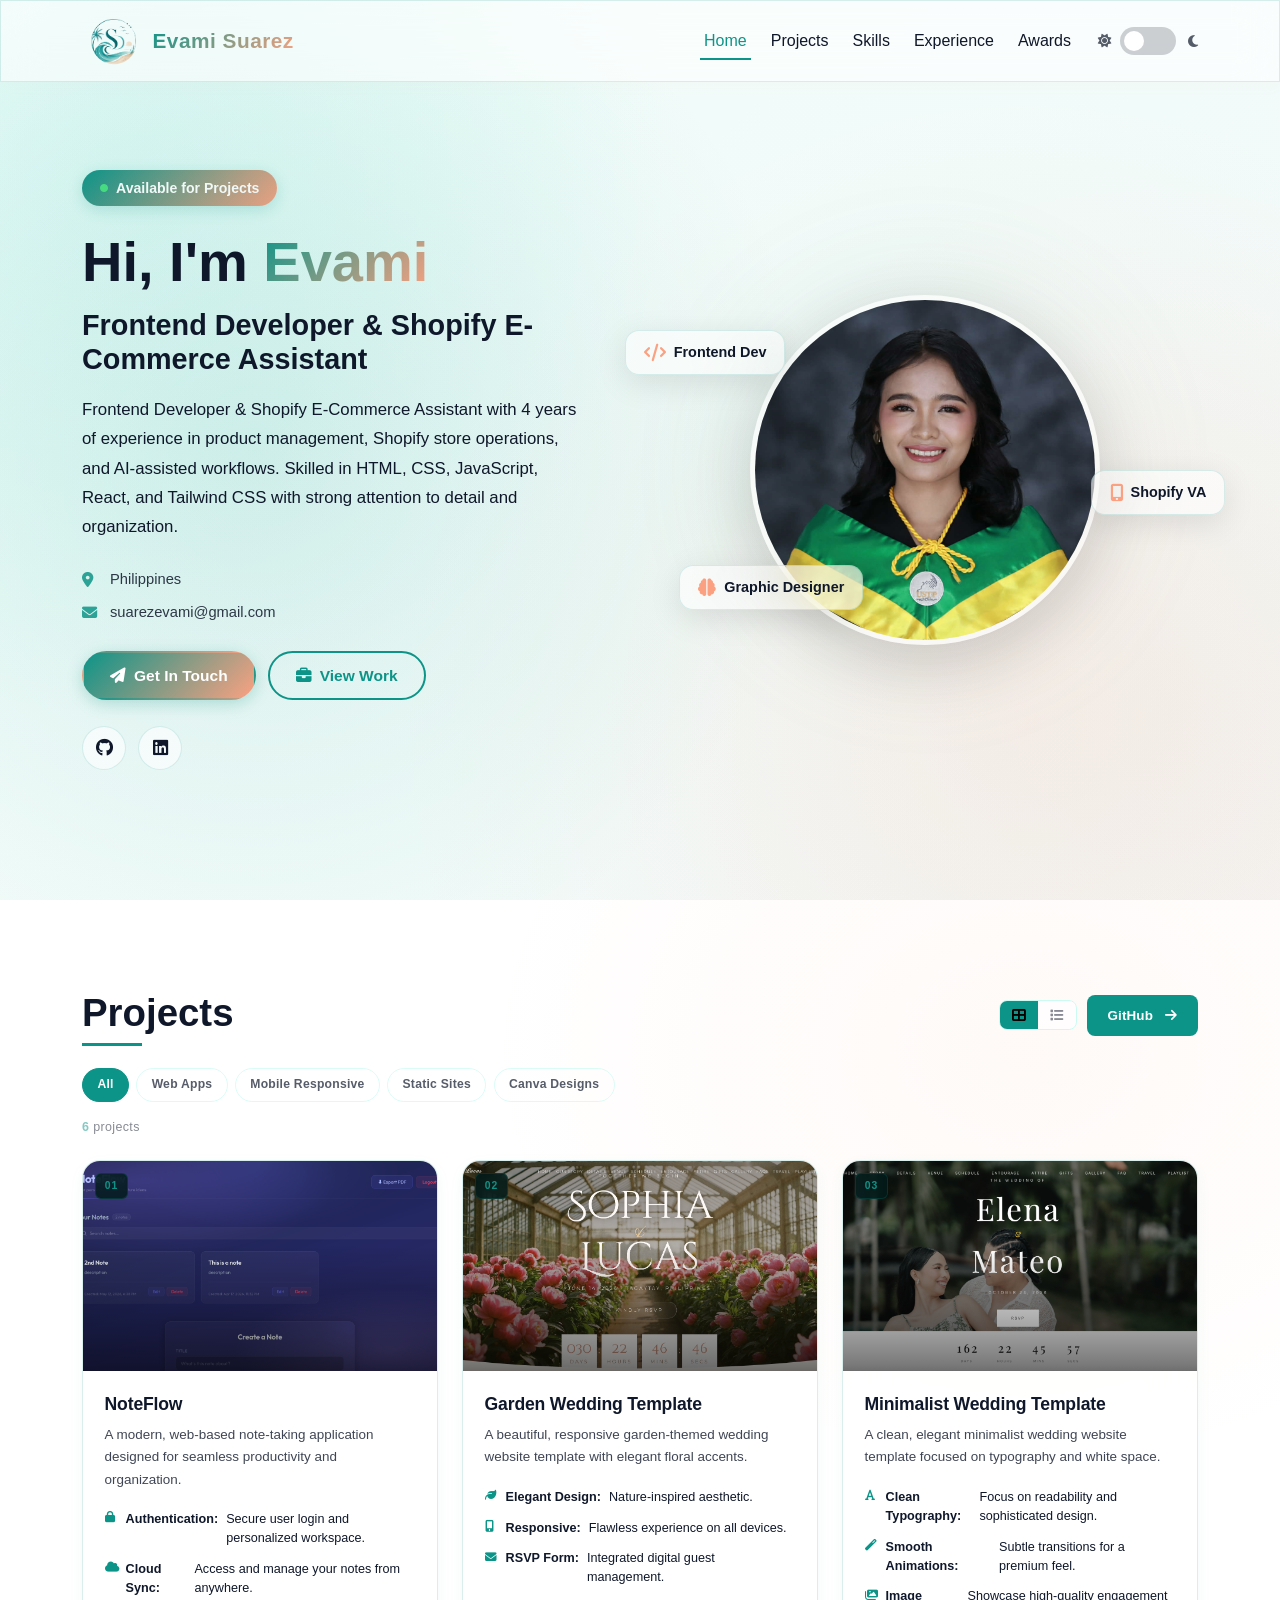
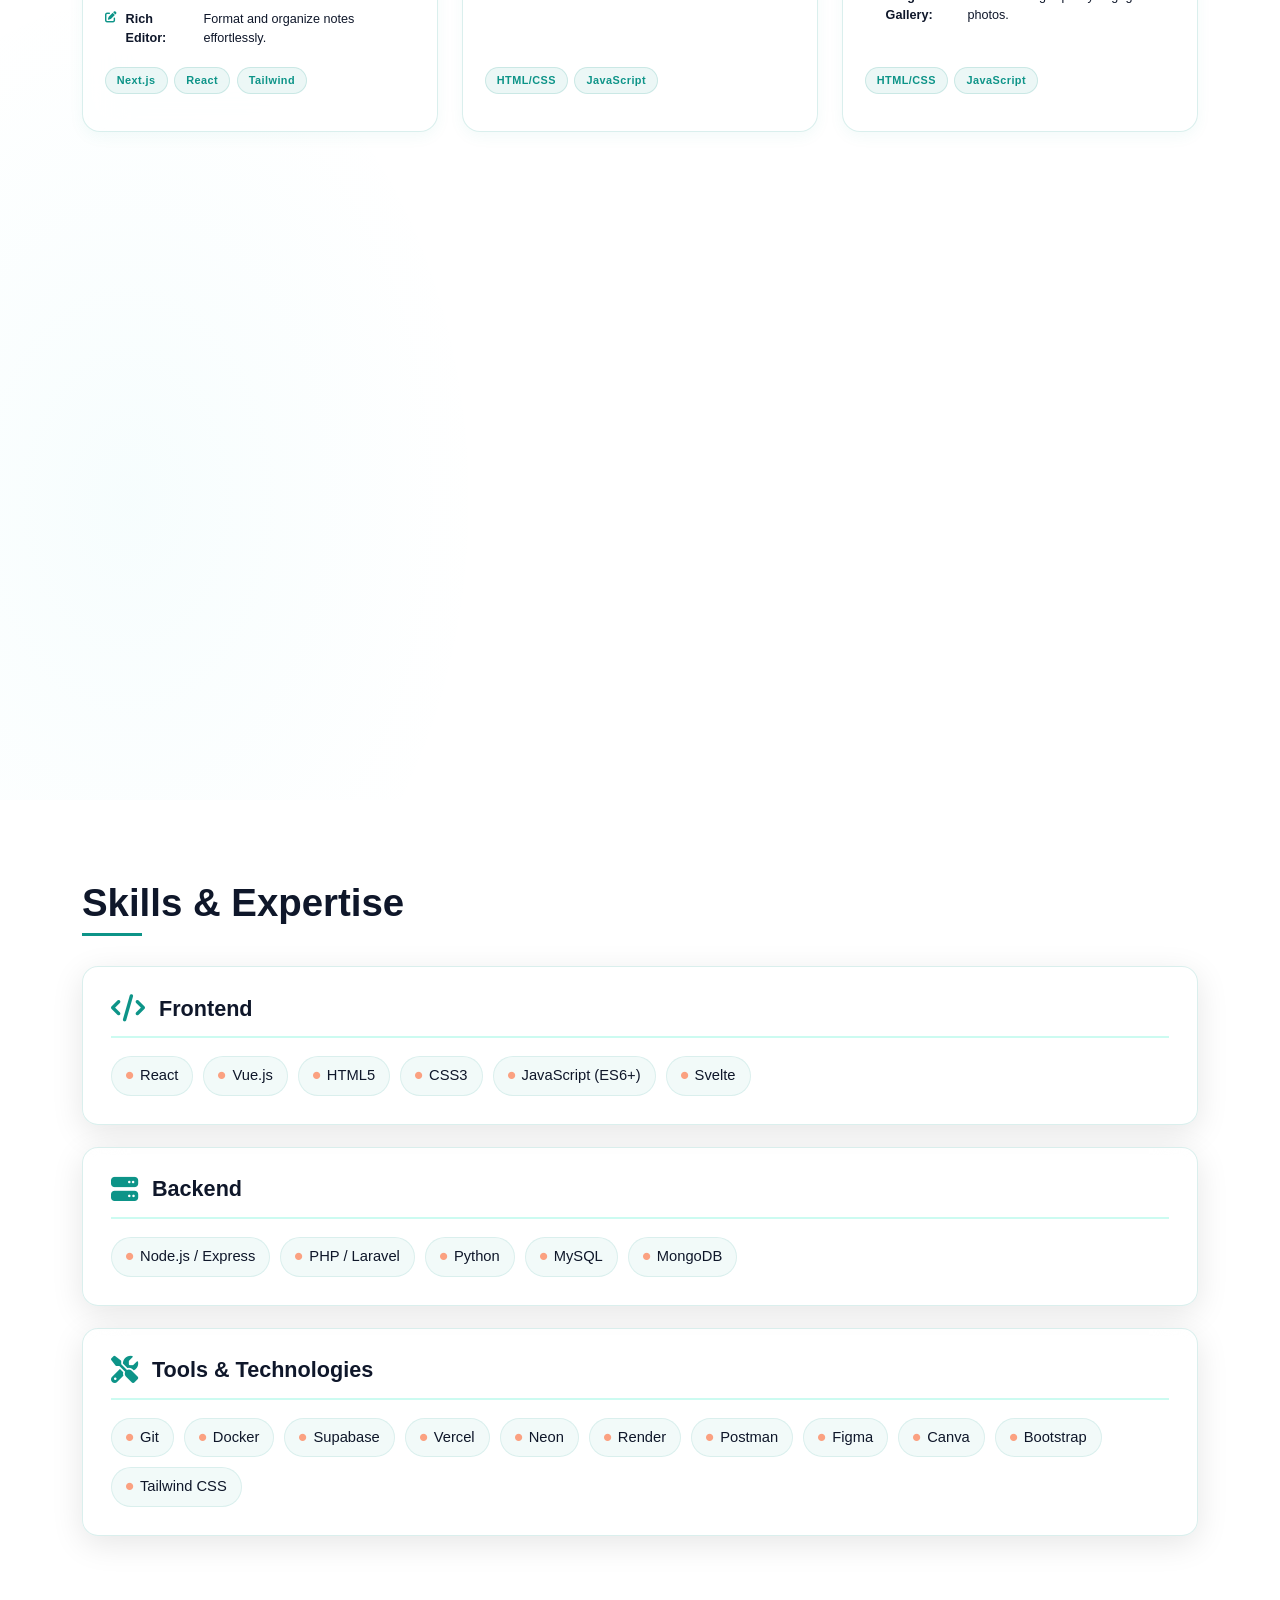
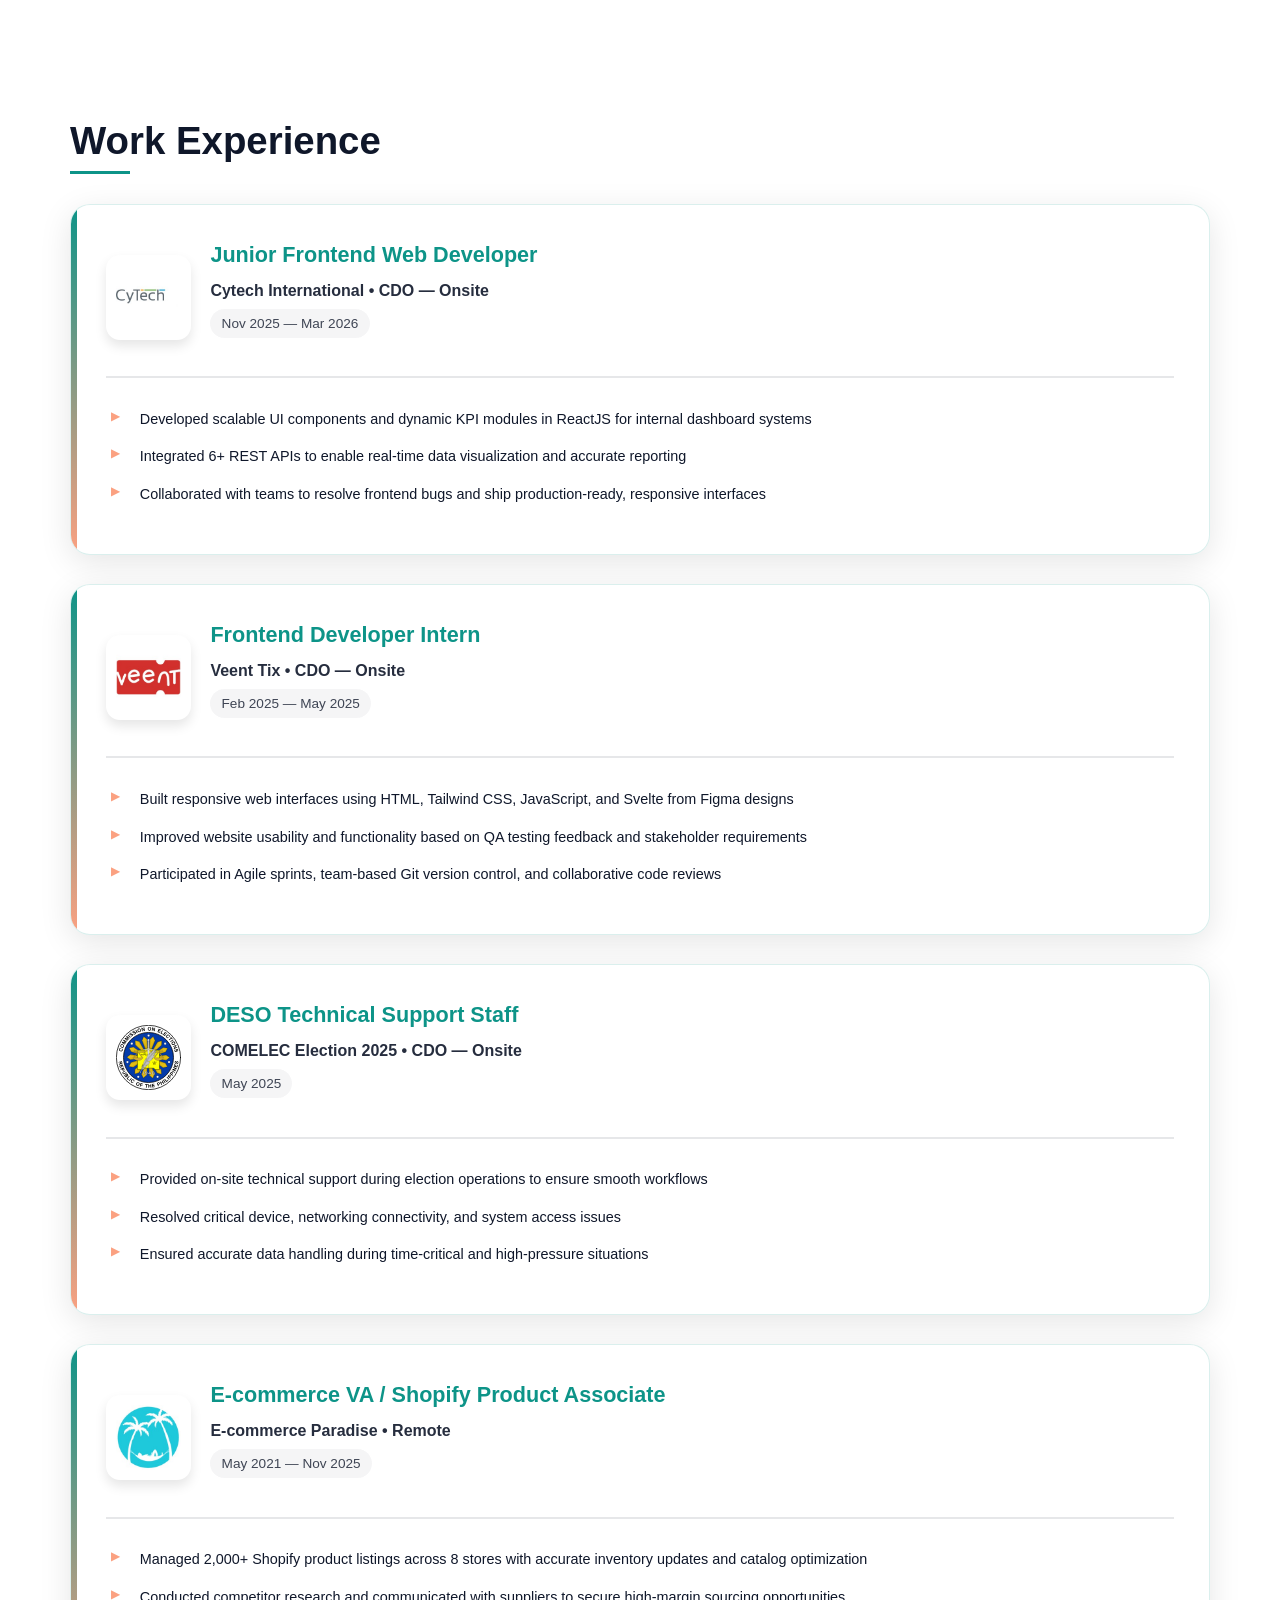
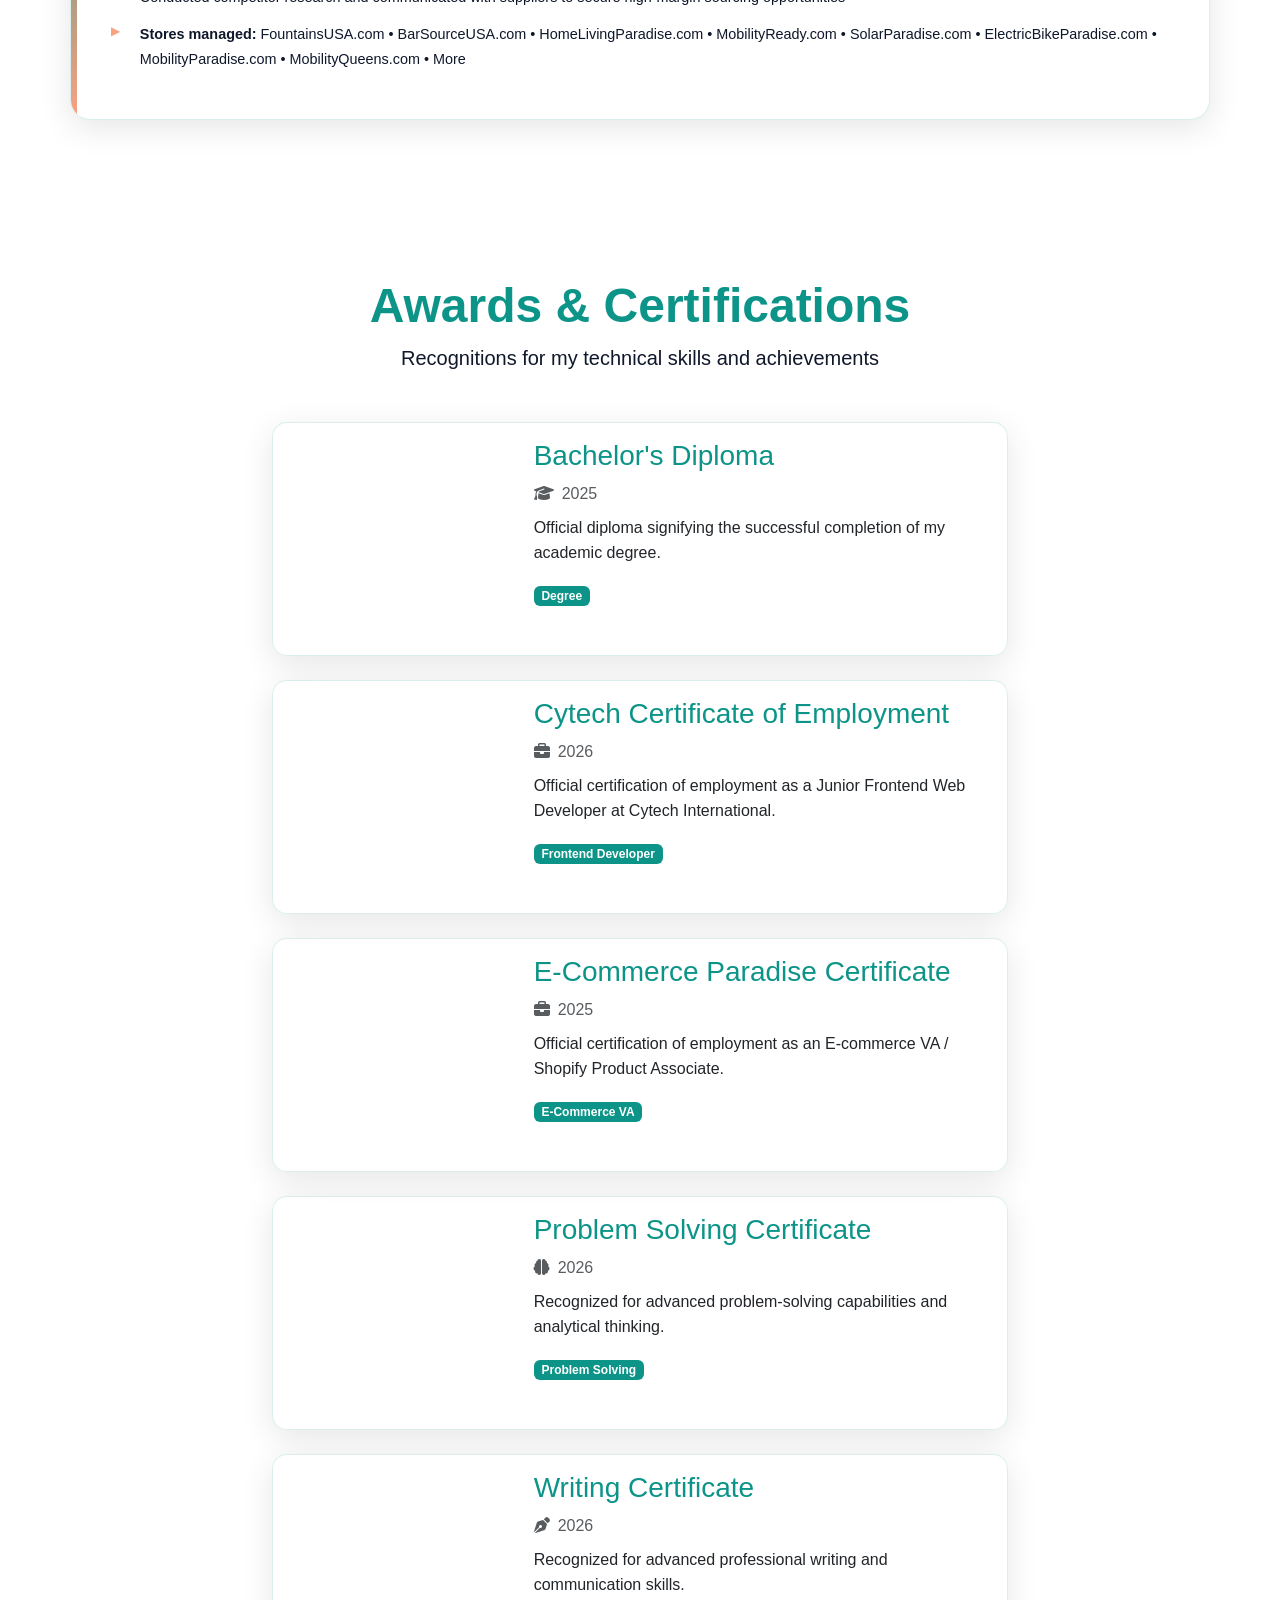
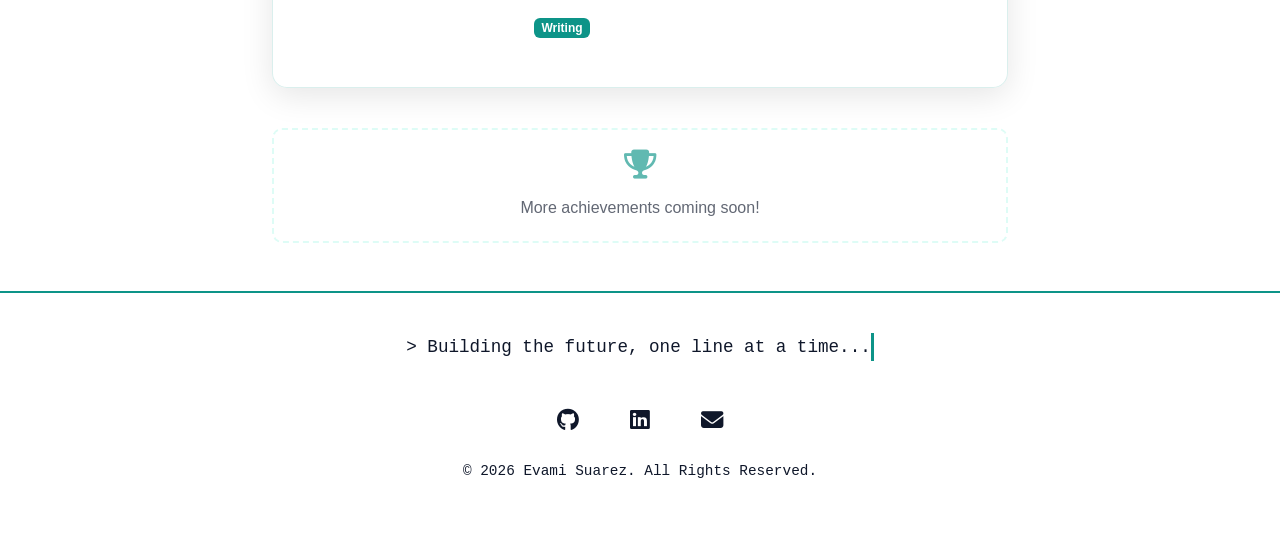
==== commit f93a7eb7: "chore: update site metadata and branding to reflect name change to Evami Suarez" ====
--- a/index.html
+++ b/index.html
@@ -12,13 +12,13 @@
     <link rel="apple-touch-icon" href="assets/img/favicon.png">
 
     <!-- ===== PRIMARY META ===== -->
-    <title>Evami Suarez | Full-Stack Developer — MERN · Laravel · React Native · Philippines</title>
-    <meta name="title" content="Eva Suarez | Full-Stack Developer — MERN · Laravel · React Native · Philippines">
+    <title>Evami Suarez | Frontend Developer & Shopify Assistant — MERN · Laravel · React Native · Philippines</title>
+    <meta name="title" content="Evami Suarez | Frontend Developer & Shopify Assistant — MERN · Laravel · React Native · Philippines">
     <meta name="description"
-        content="Eva Suarez is a Full-Stack Developer from Philippines. Specializing in MERN Stack, Laravel, React Native, and web application development. Available for freelance & full-time roles.">
+        content="Evami Suarez is a Frontend Developer & Shopify Assistant from Philippines. Specializing in MERN Stack, Laravel, React Native, and web application development. Available for freelance & full-time roles.">
     <meta name="keywords"
-        content="Eva Suarez, Full-Stack Developer Philippines, Web Developer, MERN Stack Developer, Laravel Developer, React Native Developer, Front-End Developer, Portfolio Philippines, Junior Developer Philippines, TALL Stack, Vue.js Developer, Node.js Express PHP Developer">
-    <meta name="author" content="Eva Suarez">
+        content="Evami Suarez, Frontend Developer & Shopify Assistant Philippines, Web Developer, Python Developer, Laravel Developer, React Developer, Front-End Developer, Portfolio Philippines, Junior Developer Philippines, TALL Stack, Vue.js Developer, Node.js Express PHP Developer">
+    <meta name="author" content="Evami Suarez">
     <meta name="robots" content="index, follow, max-image-preview:large, max-snippet:-1, max-video-preview:-1">
     <meta name="googlebot" content="index, follow, max-snippet:-1, max-image-preview:large, max-video-preview:-1">
     <meta name="bingbot" content="index, follow">
@@ -34,7 +34,7 @@
     <meta name="theme-color" content="#fca47c" media="(prefers-color-scheme: light)">
     <meta name="theme-color" content="#23ced9" media="(prefers-color-scheme: dark)">
     <meta name="msapplication-TileColor" content="#fca47c">
-    <meta name="application-name" content="Eva Suarez Portfolio">
+    <meta name="application-name" content="Evami Suarez Portfolio">
     <meta name="geo.region" content="PH">
     <meta name="geo.placename" content="Philippines">
     <meta name="geo.position" content="12.8797;121.7740">
@@ -43,15 +43,15 @@
     <!-- ===== OPEN GRAPH ===== -->
     <meta property="og:type" content="website">
     <meta property="og:url" content="https://yourportfolio.com/">
-    <meta property="og:title" content="Eva Suarez | Full-Stack Developer Portfolio">
+    <meta property="og:title" content="Evami Suarez | Full-Stack Developer Portfolio">
     <meta property="og:description"
-        content="Explore the portfolio of Eva Suarez — Full-Stack Developer specializing in MERN Stack, Laravel, React Native, and award-winning projects.">
+        content="Explore the portfolio of Evami Suarez — Full-Stack Developer specializing in MERN Stack, Laravel, React Native, and award-winning projects.">
     <meta property="og:image" content="https://yourportfolio.com/assets/img/main.jpg">
     <meta property="og:image:width" content="1200">
     <meta property="og:image:height" content="630">
-    <meta property="og:image:alt" content="Eva Suarez - Full-Stack Developer">
+    <meta property="og:image:alt" content="Evami Suarez - Full-Stack Developer">
     <meta property="og:image:type" content="image/jpeg">
-    <meta property="og:site_name" content="Eva Suarez Portfolio">
+    <meta property="og:site_name" content="Evami Suarez Portfolio">
     <meta property="og:locale" content="en_PH">
     <meta property="og:updated_time" content="2026-04-11T00:00:00+08:00">
     <meta property="article:published_time" content="2026-05-01T00:00:00Z">
@@ -65,11 +65,11 @@
     <meta name="twitter:site" content="@yourhandle">
     <meta name="twitter:creator" content="@yourhandle">
     <meta name="twitter:url" content="https://yourportfolio.com/">
-    <meta name="twitter:title" content="Eva Suarez | Full-Stack Developer Portfolio">
+    <meta name="twitter:title" content="Evami Suarez | Full-Stack Developer Portfolio">
     <meta name="twitter:description"
         content="Full-Stack Developer from the Philippines. MERN, Laravel, React Native specialist. Available for projects.">
     <meta name="twitter:image" content="https://yourportfolio.com/assets/img/main.jpg">
-    <meta name="twitter:image:alt" content="Eva Suarez - Full-Stack Developer">
+    <meta name="twitter:image:alt" content="Evami Suarez - Full-Stack Developer">
 
     <!-- ===== CANONICAL & HREFLANG ===== -->
     <link rel="canonical" href="https://yourportfolio.com/">
@@ -95,7 +95,7 @@
         "@context": "https://schema.org",
         "@type": "Person",
         "@id": "https://yourportfolio.com/#person",
-        "name": "Eva Suarez",
+        "name": "Evami Suarez",
         "jobTitle": "Full-Stack Developer",
         "description": "Full-Stack Developer specializing in MERN Stack, Laravel, React Native, and web application development.",
         "url": "https://yourportfolio.com/",
@@ -134,9 +134,9 @@
         "@context": "https://schema.org",
         "@type": "WebSite",
         "@id": "https://yourportfolio.com/#website",
-        "name": "Eva Suarez Portfolio",
+        "name": "Evami Suarez Portfolio",
         "url": "https://yourportfolio.com/",
-        "description": "Portfolio website of Eva Suarez, Full-Stack Developer.",
+        "description": "Portfolio website of Evami Suarez, Full-Stack Developer.",
         "author": { "@id": "https://yourportfolio.com/#person" },
         "inLanguage": "en",
         "copyrightYear": "2026",
@@ -260,7 +260,7 @@
                         <div class="hero-image-wrapper">
                             <div class="hero-image-bg" aria-hidden="true"></div>
                             <div class="hero-image-container">
-                                <img src="assets/img/profile.jpg" alt="Eva Suarez — Full-Stack Developer"
+                                <img src="assets/img/profile.jpg" alt="Evami Suarez — Full-Stack Developer"
                                     class="hero-image" width="350" height="350" loading="eager" fetchpriority="high">
                             </div>
                             <div class="floating-card card-1" aria-hidden="true"><i
@@ -821,7 +821,7 @@
                         <a href="mailto:suarezevami@gmail.com" aria-label="Send email"><i class="fas fa-envelope"
                                 aria-hidden="true"></i></a>
                     </nav>
-                    <p class="mt-3" style="font-size:0.9rem;">© <span id="footer-year">2026</span> Eva Suarez. All
+                    <p class="mt-3" style="font-size:0.9rem;">© <span id="footer-year">2026</span> Evami Suarez. All
                         Rights Reserved.</p>
                 </div>
             </div>
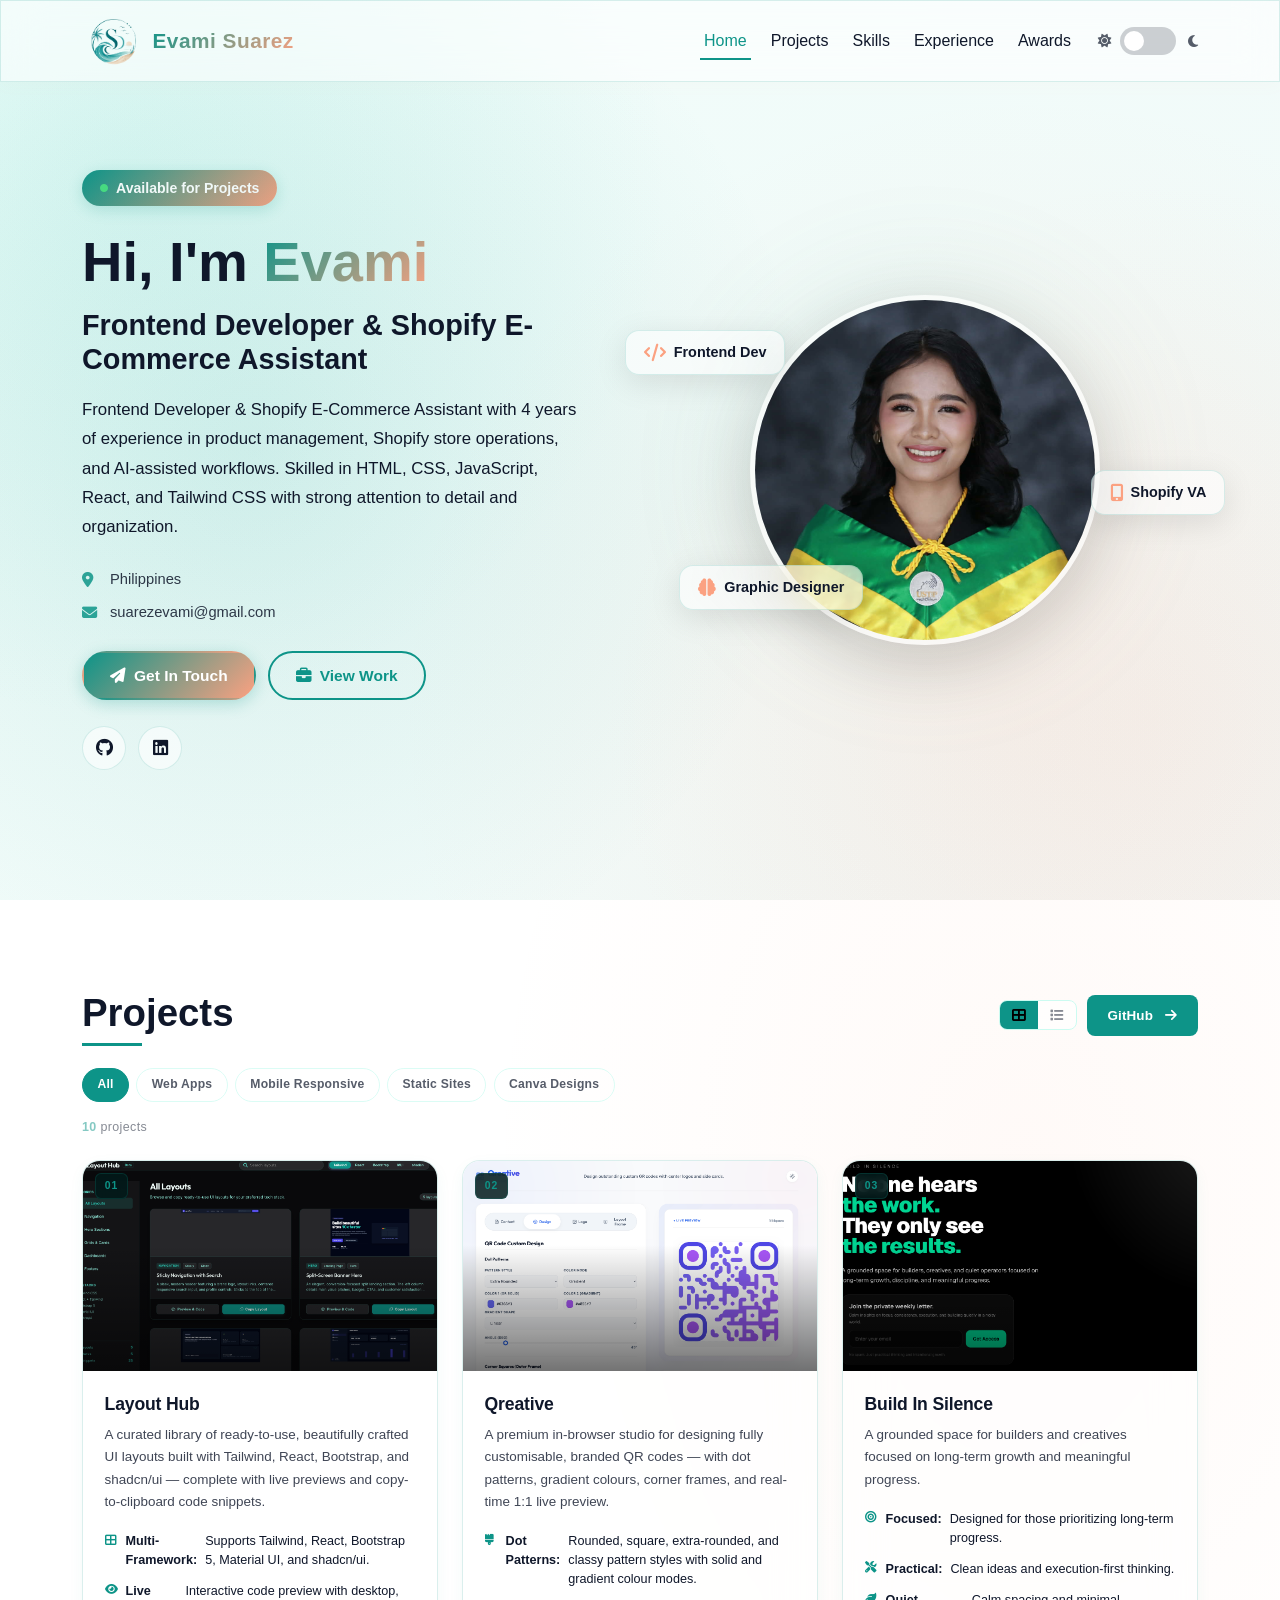
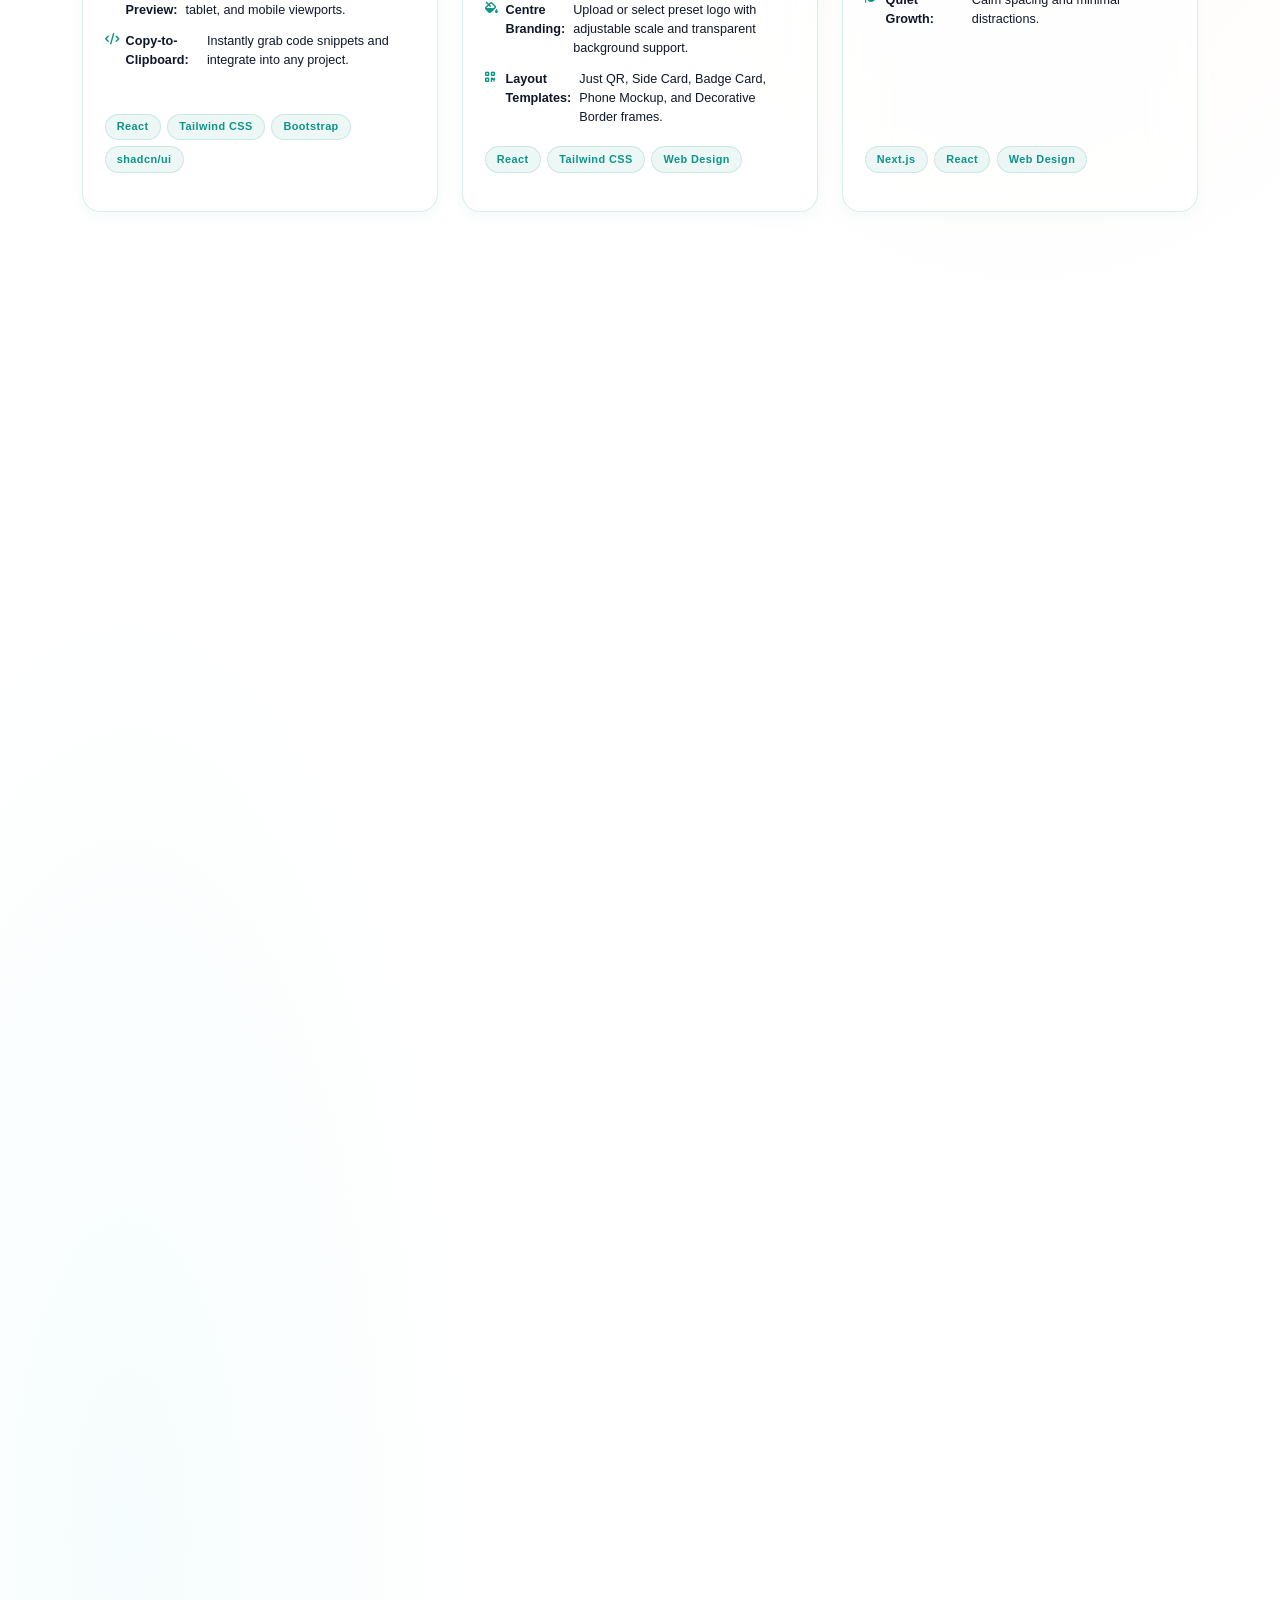
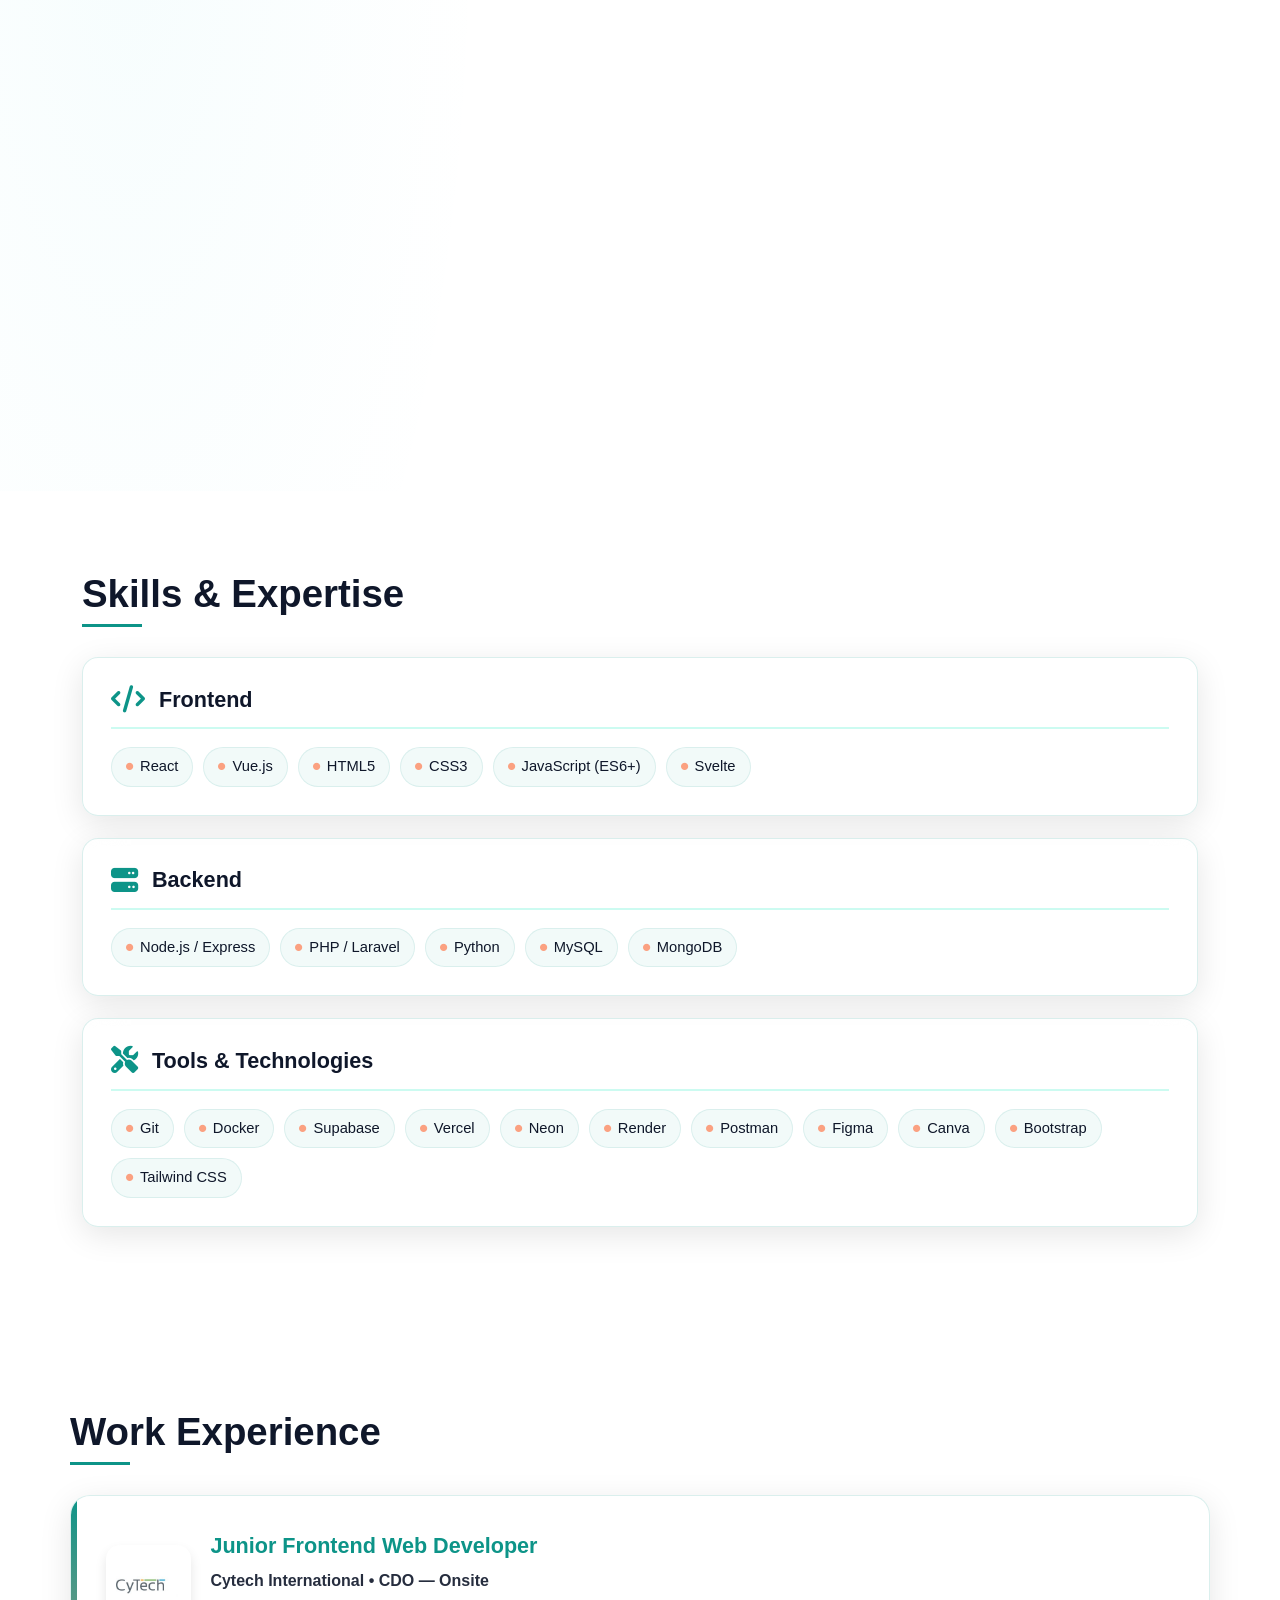
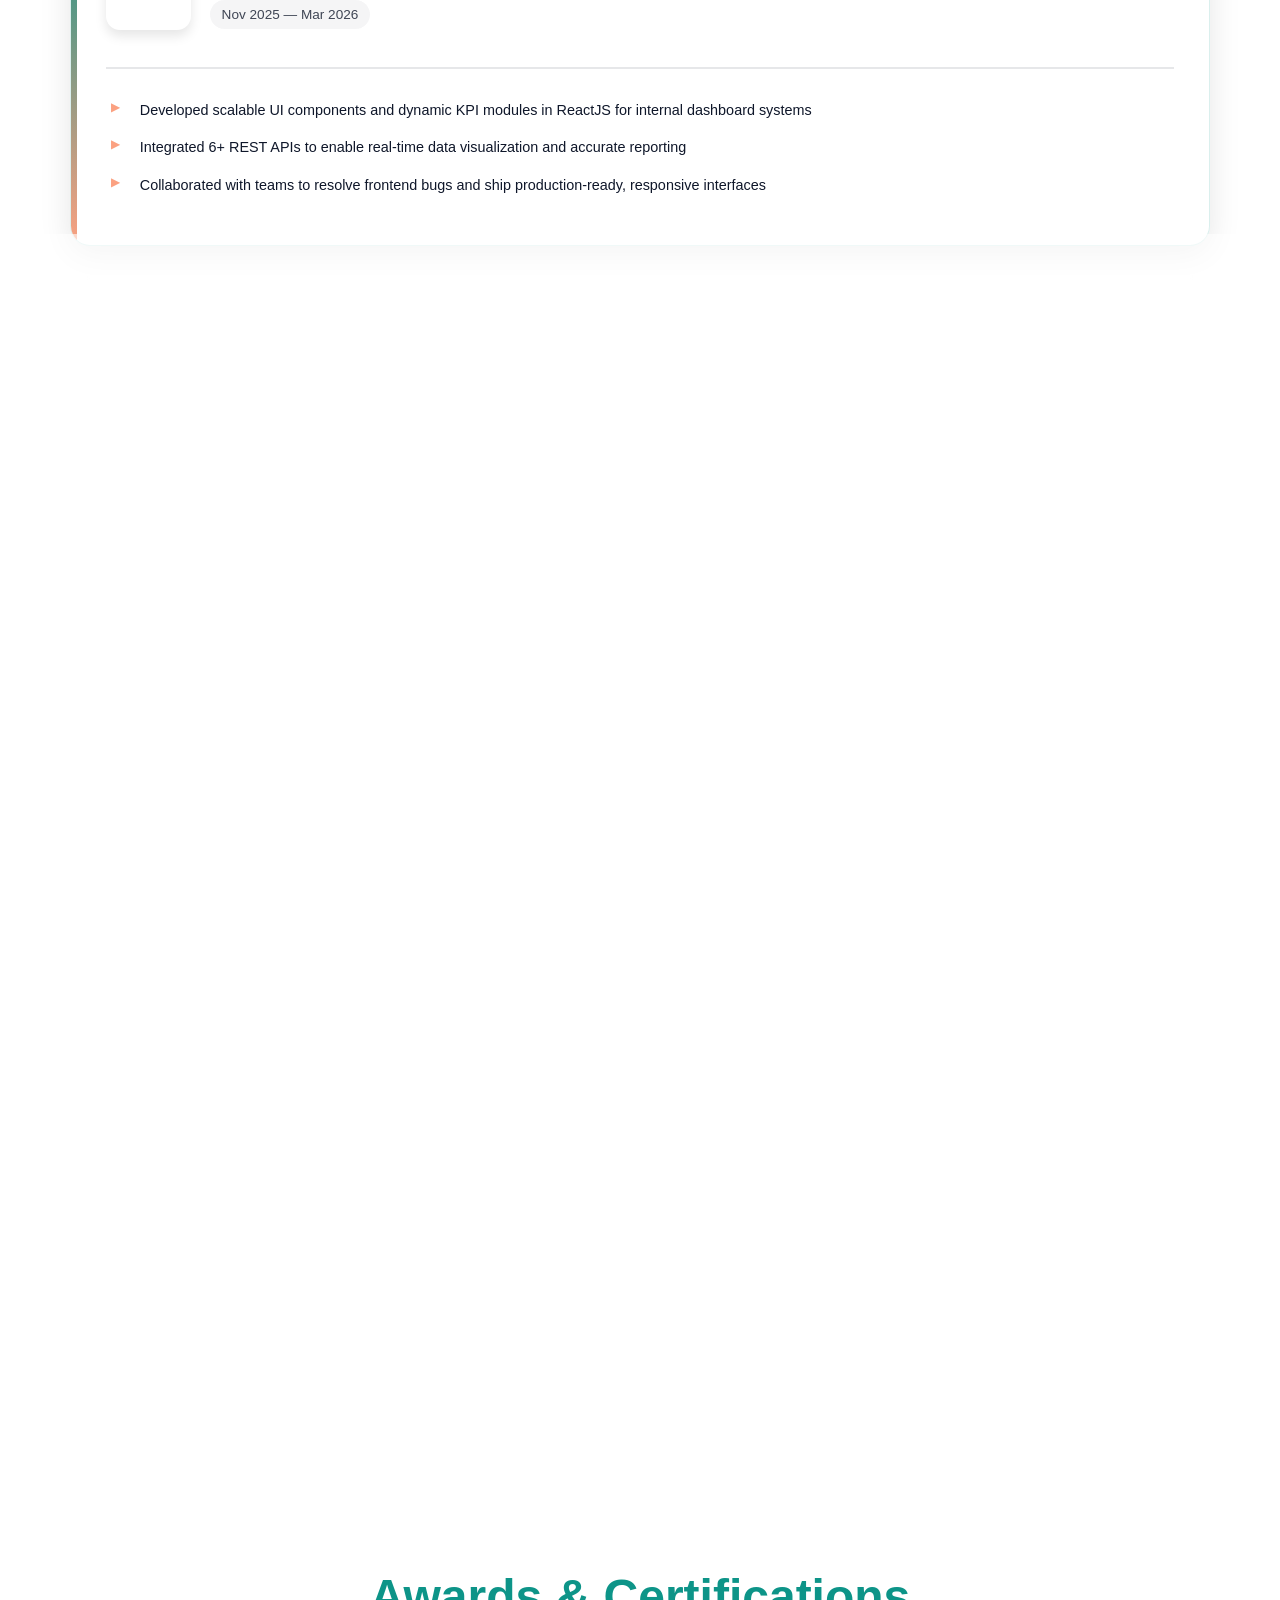
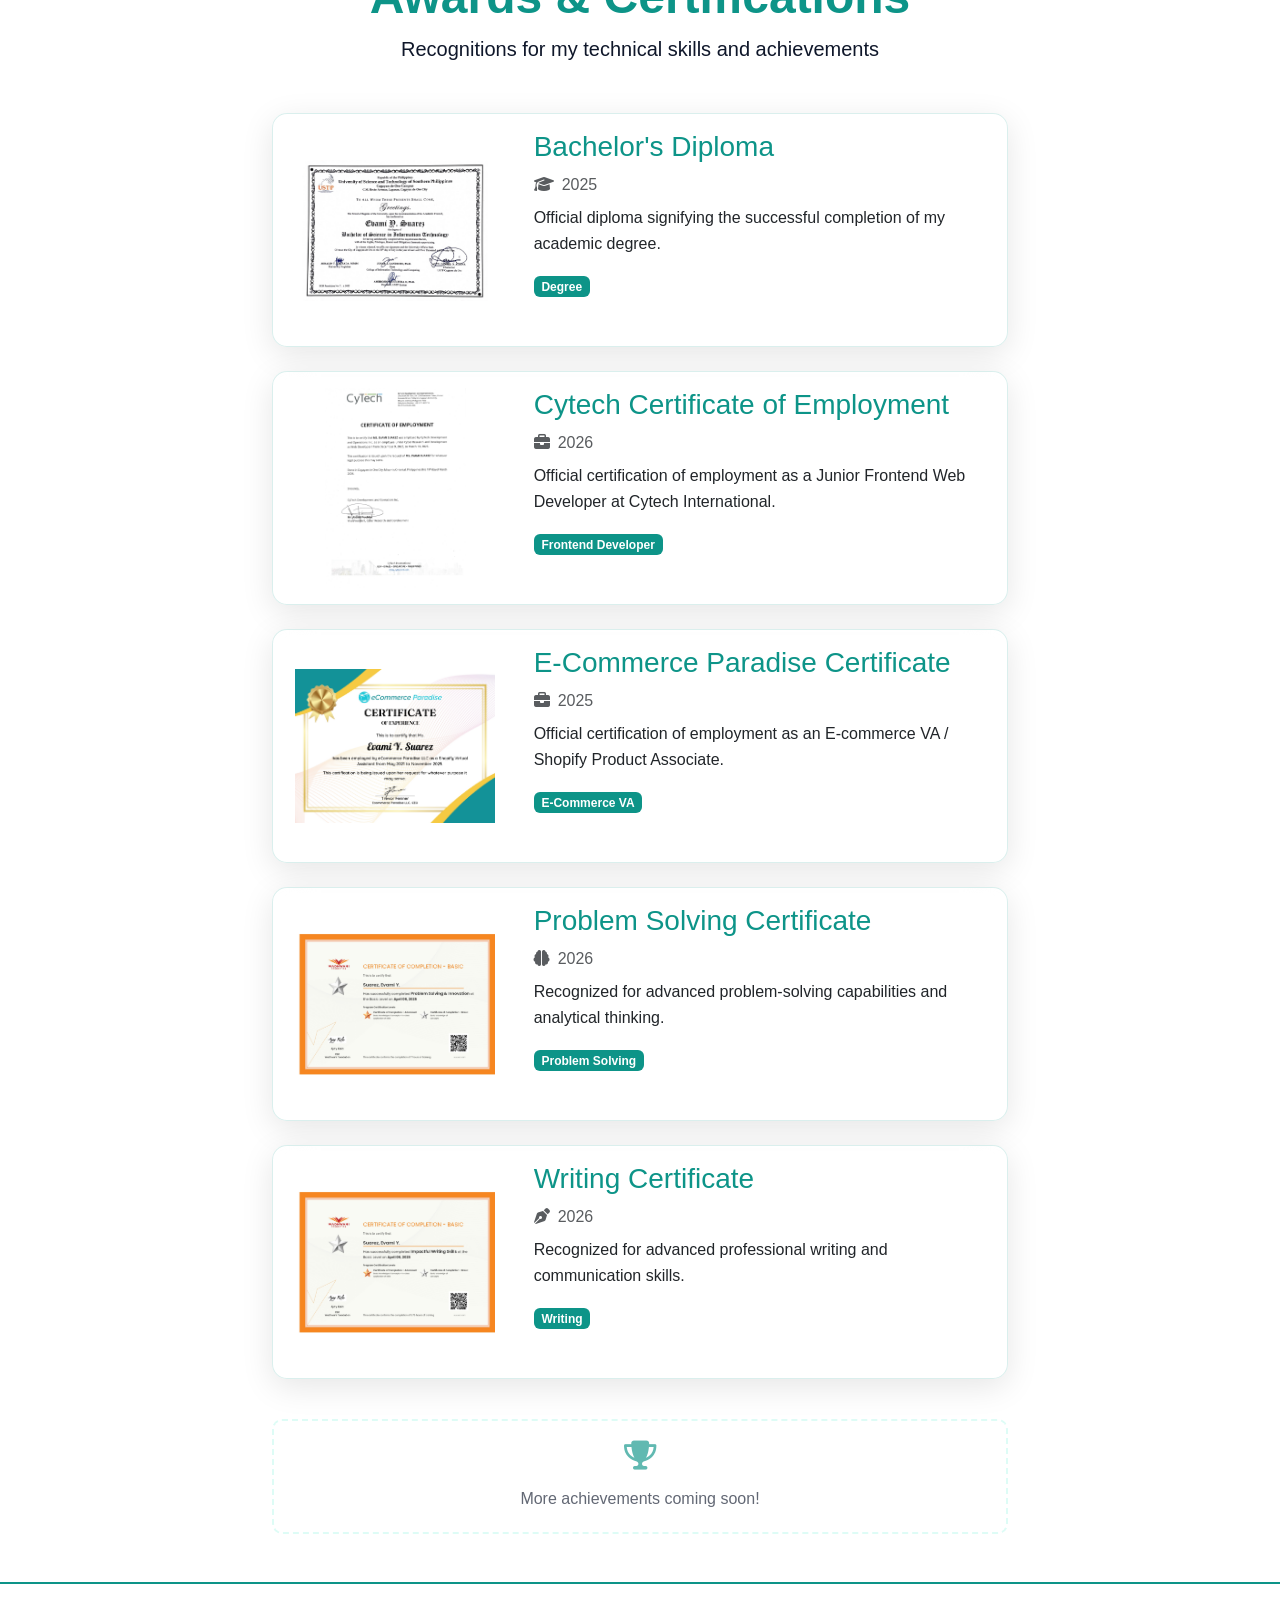
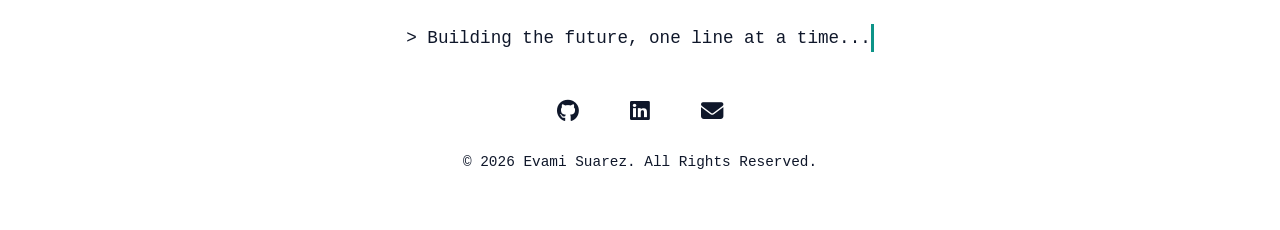
==== commit a6f1c707: "Refactor code structure for improved readability and maintainability" ====
--- a/index.html
+++ b/index.html
@@ -304,12 +304,174 @@
                     <button class="filter-pill" data-filter="static">Static Sites</button>
                     <button class="filter-pill" data-filter="canva">Canva Designs</button>
                 </div>
-                <p class="projects-count"><span id="visibleCount">6</span> projects</p>
+                <p class="projects-count"><span id="visibleCount">10</span> projects</p>
                 <div class="projects-grid" id="projectsGrid">
                     <!-- Project 1 -->
                     <article class="project-card" data-category="web" itemscope=""
+                        itemtype="https://schema.org/WebSite">
+                        <span class="project-num">01</span>
+                        <div class="project-img">
+                            <img src="assets/img/layout-hub.png" alt="Layout Hub — UI Layout Library" loading="lazy" width="400" height="220">
+                            <div class="project-img-overlay">
+                                <a href="https://layout-website-tawny.vercel.app/" target="_blank" rel="noopener noreferrer">
+                                    <i class="fas fa-external-link-alt" aria-hidden="true"></i> View Live
+                                </a>
+                            </div>
+                        </div>
+                        <div class="project-content">
+                            <h3 itemprop="name">Layout Hub</h3>
+                            <p itemprop="description">A curated library of ready-to-use, beautifully crafted UI layouts built with Tailwind, React, Bootstrap, and shadcn/ui — complete with live previews and copy-to-clipboard code snippets.</p>
+                            <ul class="features-list">
+                                <li><i class="fas fa-th-large" aria-hidden="true"></i> <strong>Multi-Framework:</strong> Supports Tailwind, React, Bootstrap 5, Material UI, and shadcn/ui.</li>
+                                <li><i class="fas fa-eye" aria-hidden="true"></i> <strong>Live Preview:</strong> Interactive code preview with desktop, tablet, and mobile viewports.</li>
+                                <li><i class="fas fa-code" aria-hidden="true"></i> <strong>Copy-to-Clipboard:</strong> Instantly grab code snippets and integrate into any project.</li>
+                            </ul>
+                            <div class="project-tags"><span>React</span><span>Tailwind CSS</span><span>Bootstrap</span><span>shadcn/ui</span></div>
+                            <a href="https://layout-website-tawny.vercel.app/" target="_blank" rel="noopener noreferrer" class="view-demo-btn">
+                                <i class="fas fa-external-link-alt" aria-hidden="true"></i> View Live
+                            </a>
+                        </div>
+                    </article>
+
+                    <!-- Project 2 -->
+                    <article class="project-card" data-category="web" itemscope=""
+                        itemtype="https://schema.org/WebSite">
+                        <span class="project-num">02</span>
+                        <div class="project-img">
+                            <img src="assets/img/qreative.png" alt="Qreative — Custom QR Code Studio" loading="lazy" width="400" height="220">
+                            <div class="project-img-overlay">
+                                <a href="https://qr-website-three.vercel.app/" target="_blank" rel="noopener noreferrer">
+                                    <i class="fas fa-external-link-alt" aria-hidden="true"></i> View Live
+                                </a>
+                            </div>
+                        </div>
+                        <div class="project-content">
+                            <h3 itemprop="name">Qreative</h3>
+                            <p itemprop="description">A premium in-browser studio for designing fully customisable, branded QR codes — with dot patterns, gradient colours, corner frames, and real-time 1:1 live preview.</p>
+                            <ul class="features-list">
+                                <li><i class="fas fa-brush" aria-hidden="true"></i> <strong>Dot Patterns:</strong> Rounded, square, extra-rounded, and classy pattern styles with solid and gradient colour modes.</li>
+                                <li><i class="fas fa-fill-drip" aria-hidden="true"></i> <strong>Centre Branding:</strong> Upload or select preset logo with adjustable scale and transparent background support.</li>
+                                <li><i class="fas fa-qrcode" aria-hidden="true"></i> <strong>Layout Templates:</strong> Just QR, Side Card, Badge Card, Phone Mockup, and Decorative Border frames.</li>
+                            </ul>
+                            <div class="project-tags"><span>React</span><span>Tailwind CSS</span><span>Web Design</span></div>
+                            <a href="https://qr-website-three.vercel.app/" target="_blank" rel="noopener noreferrer" class="view-demo-btn">
+                                <i class="fas fa-external-link-alt" aria-hidden="true"></i> View Live
+                            </a>
+                        </div>
+                    </article>
+
+                    <!-- Project 3 -->
+                    <article class="project-card" data-category="web" itemscope=""
+                        itemtype="https://schema.org/WebSite">
+                        <span class="project-num">03</span>
+                        <div class="project-img">
+                            <img src="assets/img/Build%20In%20Silence.png" alt="Build In Silence" loading="lazy" width="400" height="220">
+                            <div class="project-img-overlay">
+                                <a href="https://build-in-silence.vercel.app/" target="_blank" rel="noopener noreferrer">
+                                    <i class="fas fa-external-link-alt" aria-hidden="true"></i> View Live
+                                </a>
+                            </div>
+                        </div>
+                        <div class="project-content">
+                            <h3 itemprop="name">Build In Silence</h3>
+                            <p itemprop="description">A grounded space for builders and creatives focused on long-term growth and meaningful progress.</p>
+                            <ul class="features-list">
+                                <li><i class="fas fa-bullseye" aria-hidden="true"></i> <strong>Focused:</strong> Designed for those prioritizing long-term progress.</li>
+                                <li><i class="fas fa-tools" aria-hidden="true"></i> <strong>Practical:</strong> Clean ideas and execution-first thinking.</li>
+                                <li><i class="fas fa-leaf" aria-hidden="true"></i> <strong>Quiet Growth:</strong> Calm spacing and minimal distractions.</li>
+                            </ul>
+                            <div class="project-tags"><span>Next.js</span><span>React</span><span>Web Design</span></div>
+                            <a href="https://build-in-silence.vercel.app/" target="_blank" rel="noopener noreferrer" class="view-demo-btn">
+                                <i class="fas fa-external-link-alt" aria-hidden="true"></i> View Live
+                            </a>
+                        </div>
+                    </article>
+
+                    <!-- Project 4 - Weather App -->
+                    <article class="project-card" data-category="web" itemscope=""
+                        itemtype="https://schema.org/WebSite">
+                        <span class="project-num">04</span>
+                        <div class="project-img">
+                            <img src="assets/img/weather-app.png" alt="Weather App — built with Open-Meteo API" loading="lazy" width="400" height="220">
+                            <div class="project-img-overlay">
+                                <a href="https://weather-app-lemon-seven-77.vercel.app/" target="_blank" rel="noopener noreferrer">
+                                    <i class="fas fa-external-link-alt" aria-hidden="true"></i> View Live
+                                </a>
+                            </div>
+                        </div>
+                        <div class="project-content">
+                            <h3 itemprop="name">Weather App</h3>
+                            <p itemprop="description">A clean, responsive weather application powered by the Open-Meteo API, delivering real-time forecasts and accurate weather data without any API key required.</p>
+                            <ul class="features-list">
+                                <li><i class="fas fa-cloud-sun" aria-hidden="true"></i> <strong>Open-Meteo API:</strong> Free, open-source weather data with no authentication required.</li>
+                                <li><i class="fas fa-thermometer-half" aria-hidden="true"></i> <strong>Real-Time Forecasts:</strong> Current conditions and extended hourly forecasts.</li>
+                                <li><i class="fas fa-mobile-alt" aria-hidden="true"></i> <strong>Responsive Design:</strong> Works seamlessly on desktop, tablet, and mobile devices.</li>
+                            </ul>
+                            <div class="project-tags"><span>React</span><span>Open-Meteo API</span><span>API Integration</span></div>
+                            <a href="https://weather-app-lemon-seven-77.vercel.app/" target="_blank" rel="noopener noreferrer" class="view-demo-btn">
+                                <i class="fas fa-external-link-alt" aria-hidden="true"></i> View Live
+                            </a>
+                        </div>
+                    </article>
+
+                    <!-- Project 5 - Drawing App -->
+                    <article class="project-card" data-category="web" itemscope=""
+                        itemtype="https://schema.org/WebSite">
+                        <span class="project-num">05</span>
+                        <div class="project-img">
+                            <img src="assets/img/drawing-app.png" alt="Drawing App" loading="lazy" width="400" height="220">
+                            <div class="project-img-overlay">
+                                <a href="https://drawing-app-indol.vercel.app/" target="_blank" rel="noopener noreferrer">
+                                    <i class="fas fa-external-link-alt" aria-hidden="true"></i> View Live
+                                </a>
+                            </div>
+                        </div>
+                        <div class="project-content">
+                            <h3 itemprop="name">Drawing App</h3>
+                            <p itemprop="description">A browser-based drawing application with a clean canvas, intuitive tools, and a smooth creative experience for sketching and illustration directly in the browser.</p>
+                            <ul class="features-list">
+                                <li><i class="fas fa-paint-brush" aria-hidden="true"></i> <strong>Drawing Tools:</strong> Full palette of brushes, colors, and stroke options.</li>
+                                <li><i class="fas fa-eraser" aria-hidden="true"></i> <strong>Canvas Controls:</strong> Eraser, undo/redo, and canvas reset functionality.</li>
+                                <li><i class="fas fa-palette" aria-hidden="true"></i> <strong>Clean UI:</strong> Minimal, distraction-free interface focused on creativity.</li>
+                            </ul>
+                            <div class="project-tags"><span>React</span><span>Canvas API</span><span>Web Design</span></div>
+                            <a href="https://drawing-app-indol.vercel.app/" target="_blank" rel="noopener noreferrer" class="view-demo-btn">
+                                <i class="fas fa-external-link-alt" aria-hidden="true"></i> View Live
+                            </a>
+                        </div>
+                    </article>
+
+                    <!-- Project 6 -->
+                    <article class="project-card" data-category="web" itemscope=""
                         itemtype="https://schema.org/SoftwareApplication">
-                        <span class="project-num">01</span>
+                        <span class="project-num">06</span>
+                        <div class="project-img">
+                            <img src="assets/img/northern-highlands.png" alt="Northern Highlands Web App" loading="lazy" width="400" height="220">
+                            <div class="project-img-overlay">
+                                <a href="https://github.com/Evami-Suarez/Northern-Highlands-Web-App-Frontend" target="_blank" rel="noopener noreferrer">
+                                    <i class="fab fa-github" aria-hidden="true"></i> View Source
+                                </a>
+                            </div>
+                        </div>
+                        <div class="project-content">
+                            <h3 itemprop="name">Northern Highlands Frontend</h3>
+                            <p itemprop="description">A fast, scalable frontend for the Northern Highlands Web App built with Next.js App Router.</p>
+                            <ul class="features-list">
+                                <li><i class="fas fa-route" aria-hidden="true"></i> <strong>Next.js Framework:</strong> Optimized routing and performance.</li>
+                                <li><i class="fas fa-check-double" aria-hidden="true"></i> <strong>TypeScript:</strong> Type-safe codebase for robust development.</li>
+                                <li><i class="fas fa-tools" aria-hidden="true"></i> <strong>Modern Tooling:</strong> Configured with ESLint and PostCSS.</li>
+                            </ul>
+                            <div class="project-tags"><span>Next.js</span><span>TypeScript</span><span>React</span></div>
+                            <a href="https://github.com/Evami-Suarez/Northern-Highlands-Web-App-Frontend" target="_blank" rel="noopener noreferrer" class="view-demo-btn">
+                                <i class="fab fa-github" aria-hidden="true"></i> View Repository
+                            </a>
+                        </div>
+                    </article>
+
+                    <!-- Project 7 -->
+                    <article class="project-card" data-category="web" itemscope=""
+                        itemtype="https://schema.org/SoftwareApplication">
+                        <span class="project-num">07</span>
                         <div class="project-img">
                             <img src="assets/img/Noteflow.png" alt="NoteFlow Project" loading="lazy" width="400" height="220">
                             <div class="project-img-overlay">
@@ -333,10 +495,10 @@
                         </div>
                     </article>
 
-                    <!-- Project 2 -->
+                    <!-- Project 8 -->
                     <article class="project-card" data-category="static mobile" itemscope=""
                         itemtype="https://schema.org/WebSite">
-                        <span class="project-num">02</span>
+                        <span class="project-num">08</span>
                         <div class="project-img">
                             <img src="assets/img/garden.png" alt="Garden Wedding Template" loading="lazy" width="400" height="220">
                             <div class="project-img-overlay">
@@ -360,10 +522,10 @@
                         </div>
                     </article>
 
-                    <!-- Project 3 -->
+                    <!-- Project 9 -->
                     <article class="project-card" data-category="static mobile" itemscope=""
                         itemtype="https://schema.org/WebSite">
-                        <span class="project-num">03</span>
+                        <span class="project-num">09</span>
                         <div class="project-img">
                             <img src="assets/img/minimalist.png" alt="Minimalist Wedding Template" loading="lazy" width="400" height="220">
                             <div class="project-img-overlay">
@@ -387,10 +549,10 @@
                         </div>
                     </article>
 
-                    <!-- Project 4 -->
+                    <!-- Project 10 -->
                     <article class="project-card" data-category="web" itemscope=""
                         itemtype="https://schema.org/WebSite">
-                        <span class="project-num">04</span>
+                        <span class="project-num">10</span>
                         <div class="project-img">
                             <img src="assets/img/happy-tails.png" alt="Happy Tails Pet Shop" loading="lazy" width="400" height="220">
                             <div class="project-img-overlay">
@@ -409,60 +571,6 @@
                             </ul>
                             <div class="project-tags"><span>HTML/CSS</span><span>JavaScript</span></div>
                             <a href="https://suarez-felicitas-pet-shop.vercel.app/" target="_blank" rel="noopener noreferrer" class="view-demo-btn">
-                                <i class="fas fa-external-link-alt" aria-hidden="true"></i> View Live
-                            </a>
-                        </div>
-                    </article>
-
-                    <!-- Project 5 -->
-                    <article class="project-card" data-category="web" itemscope=""
-                        itemtype="https://schema.org/SoftwareApplication">
-                        <span class="project-num">05</span>
-                        <div class="project-img">
-                            <img src="assets/img/northern-highlands.png" alt="Northern Highlands Web App" loading="lazy" width="400" height="220">
-                            <div class="project-img-overlay">
-                                <a href="https://github.com/Evami-Suarez/Northern-Highlands-Web-App-Frontend" target="_blank" rel="noopener noreferrer">
-                                    <i class="fab fa-github" aria-hidden="true"></i> View Source
-                                </a>
-                            </div>
-                        </div>
-                        <div class="project-content">
-                            <h3 itemprop="name">Northern Highlands Frontend</h3>
-                            <p itemprop="description">A fast, scalable frontend for the Northern Highlands Web App built with Next.js App Router.</p>
-                            <ul class="features-list">
-                                <li><i class="fas fa-route" aria-hidden="true"></i> <strong>Next.js Framework:</strong> Optimized routing and performance.</li>
-                                <li><i class="fas fa-check-double" aria-hidden="true"></i> <strong>TypeScript:</strong> Type-safe codebase for robust development.</li>
-                                <li><i class="fas fa-tools" aria-hidden="true"></i> <strong>Modern Tooling:</strong> Configured with ESLint and PostCSS.</li>
-                            </ul>
-                            <div class="project-tags"><span>Next.js</span><span>TypeScript</span><span>React</span></div>
-                            <a href="https://github.com/Evami-Suarez/Northern-Highlands-Web-App-Frontend" target="_blank" rel="noopener noreferrer" class="view-demo-btn">
-                                <i class="fab fa-github" aria-hidden="true"></i> View Repository
-                            </a>
-                        </div>
-                    </article>
-
-                    <!-- Project 6 -->
-                    <article class="project-card" data-category="web" itemscope=""
-                        itemtype="https://schema.org/WebSite">
-                        <span class="project-num">06</span>
-                        <div class="project-img">
-                            <img src="assets/img/Build%20In%20Silence.png" alt="Build In Silence" loading="lazy" width="400" height="220">
-                            <div class="project-img-overlay">
-                                <a href="https://build-in-silence.vercel.app/" target="_blank" rel="noopener noreferrer">
-                                    <i class="fas fa-external-link-alt" aria-hidden="true"></i> View Live
-                                </a>
-                            </div>
-                        </div>
-                        <div class="project-content">
-                            <h3 itemprop="name">Build In Silence</h3>
-                            <p itemprop="description">A grounded space for builders and creatives focused on long-term growth and meaningful progress.</p>
-                            <ul class="features-list">
-                                <li><i class="fas fa-bullseye" aria-hidden="true"></i> <strong>Focused:</strong> Designed for those prioritizing long-term progress.</li>
-                                <li><i class="fas fa-tools" aria-hidden="true"></i> <strong>Practical:</strong> Clean ideas and execution-first thinking.</li>
-                                <li><i class="fas fa-leaf" aria-hidden="true"></i> <strong>Quiet Growth:</strong> Calm spacing and minimal distractions.</li>
-                            </ul>
-                            <div class="project-tags"><span>Next.js</span><span>React</span><span>Web Design</span></div>
-                            <a href="https://build-in-silence.vercel.app/" target="_blank" rel="noopener noreferrer" class="view-demo-btn">
                                 <i class="fas fa-external-link-alt" aria-hidden="true"></i> View Live
                             </a>
                         </div>
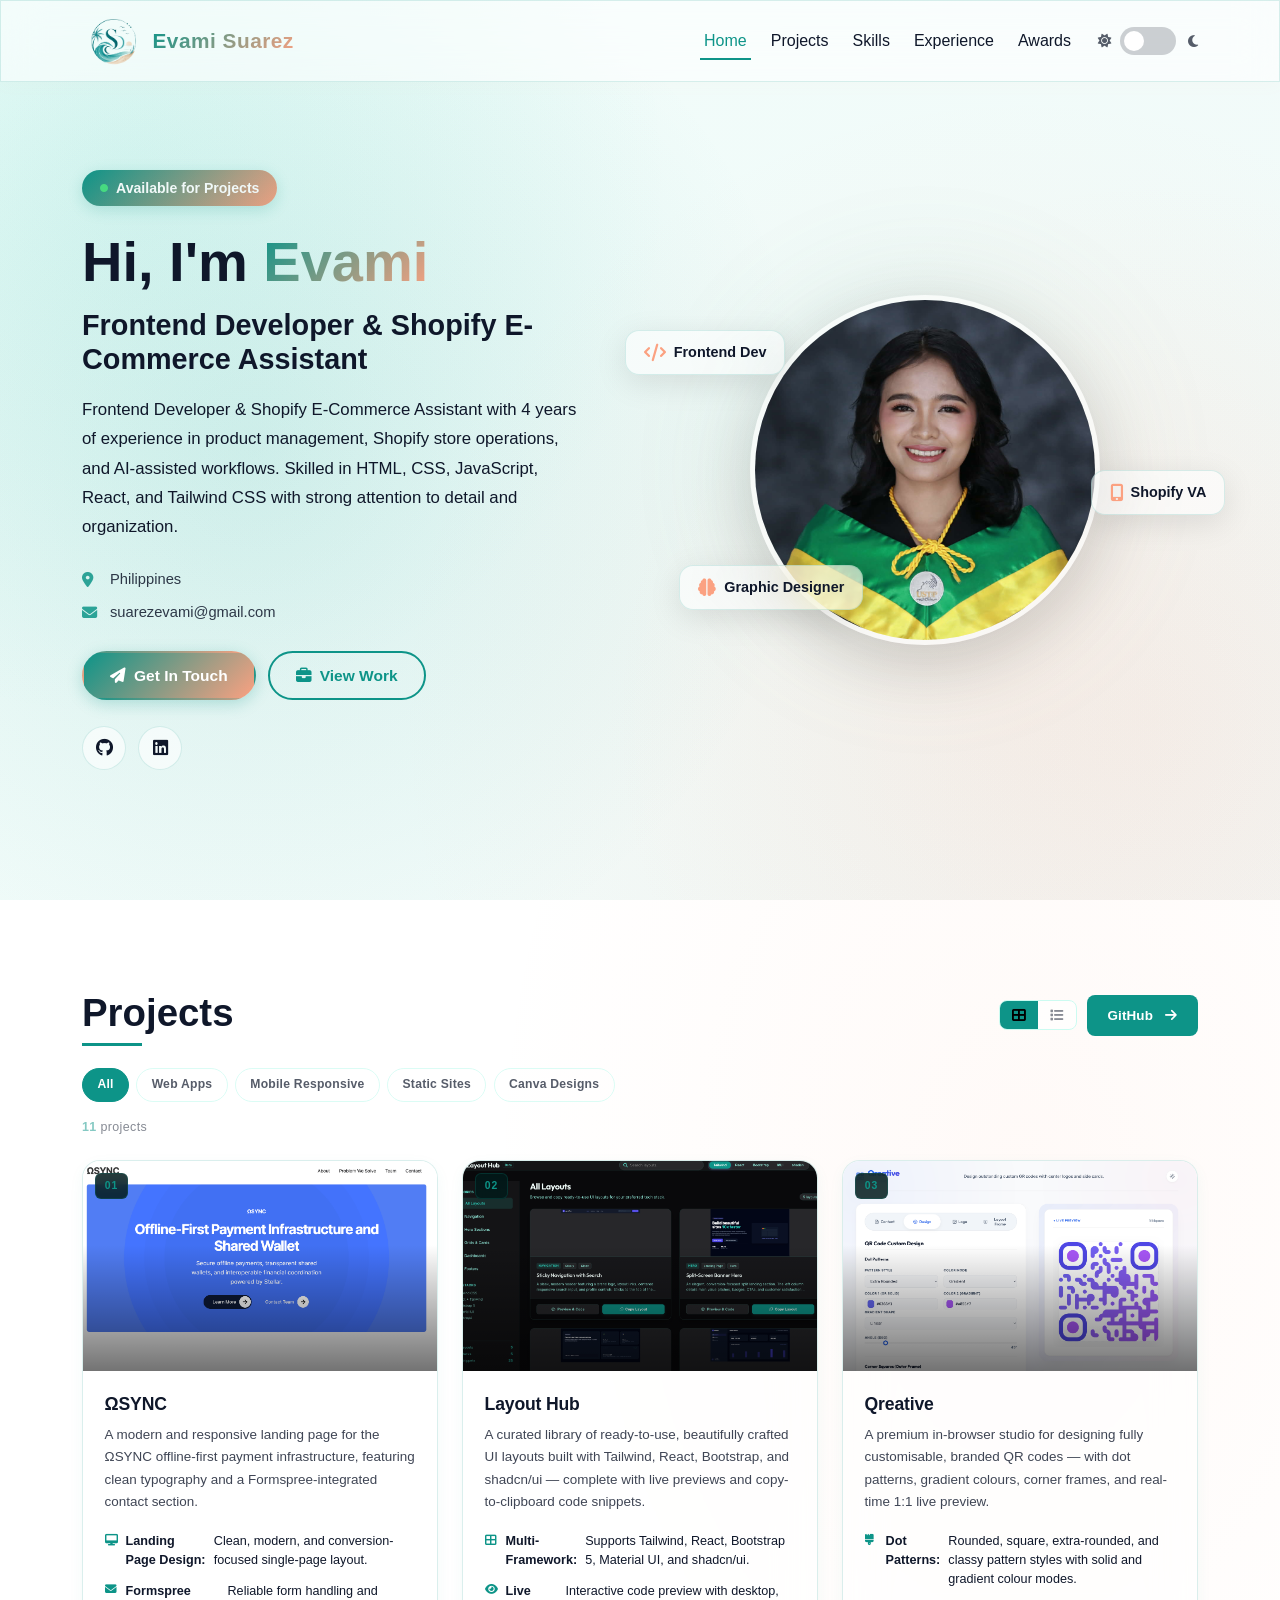
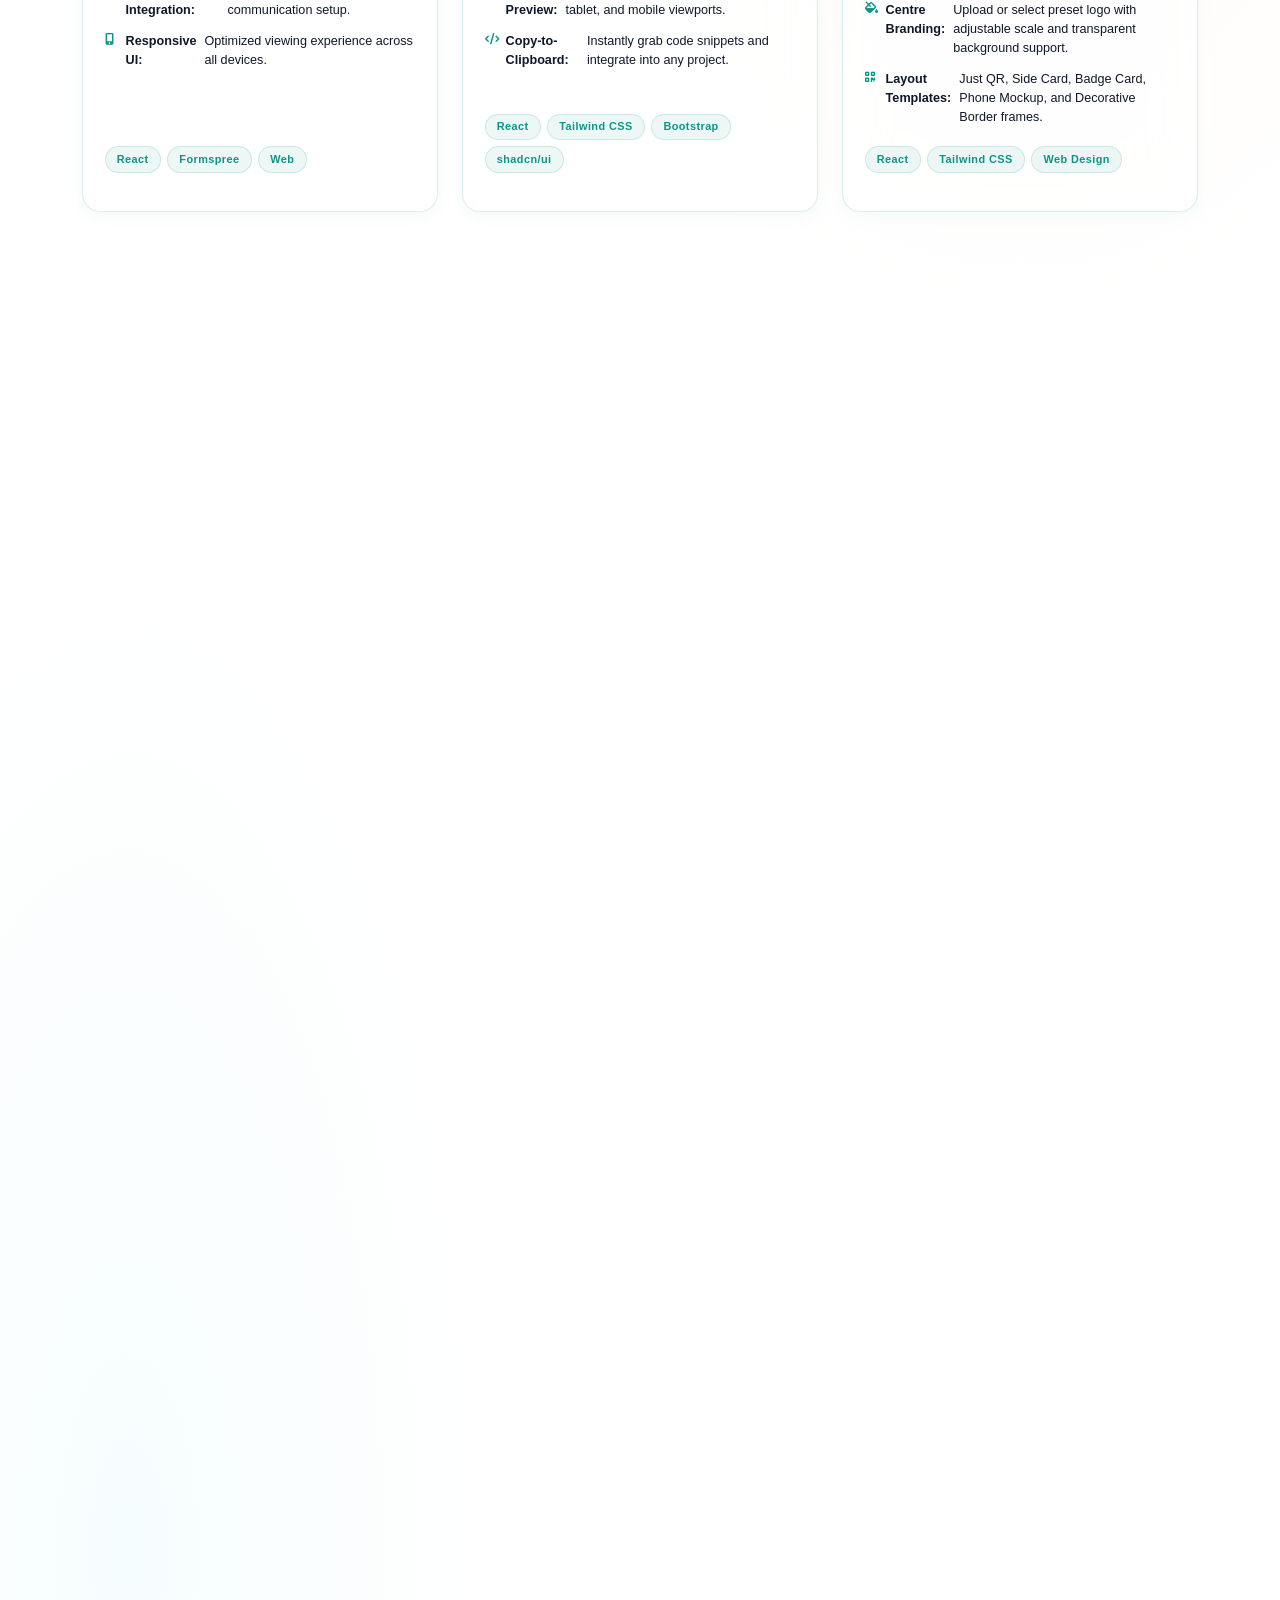
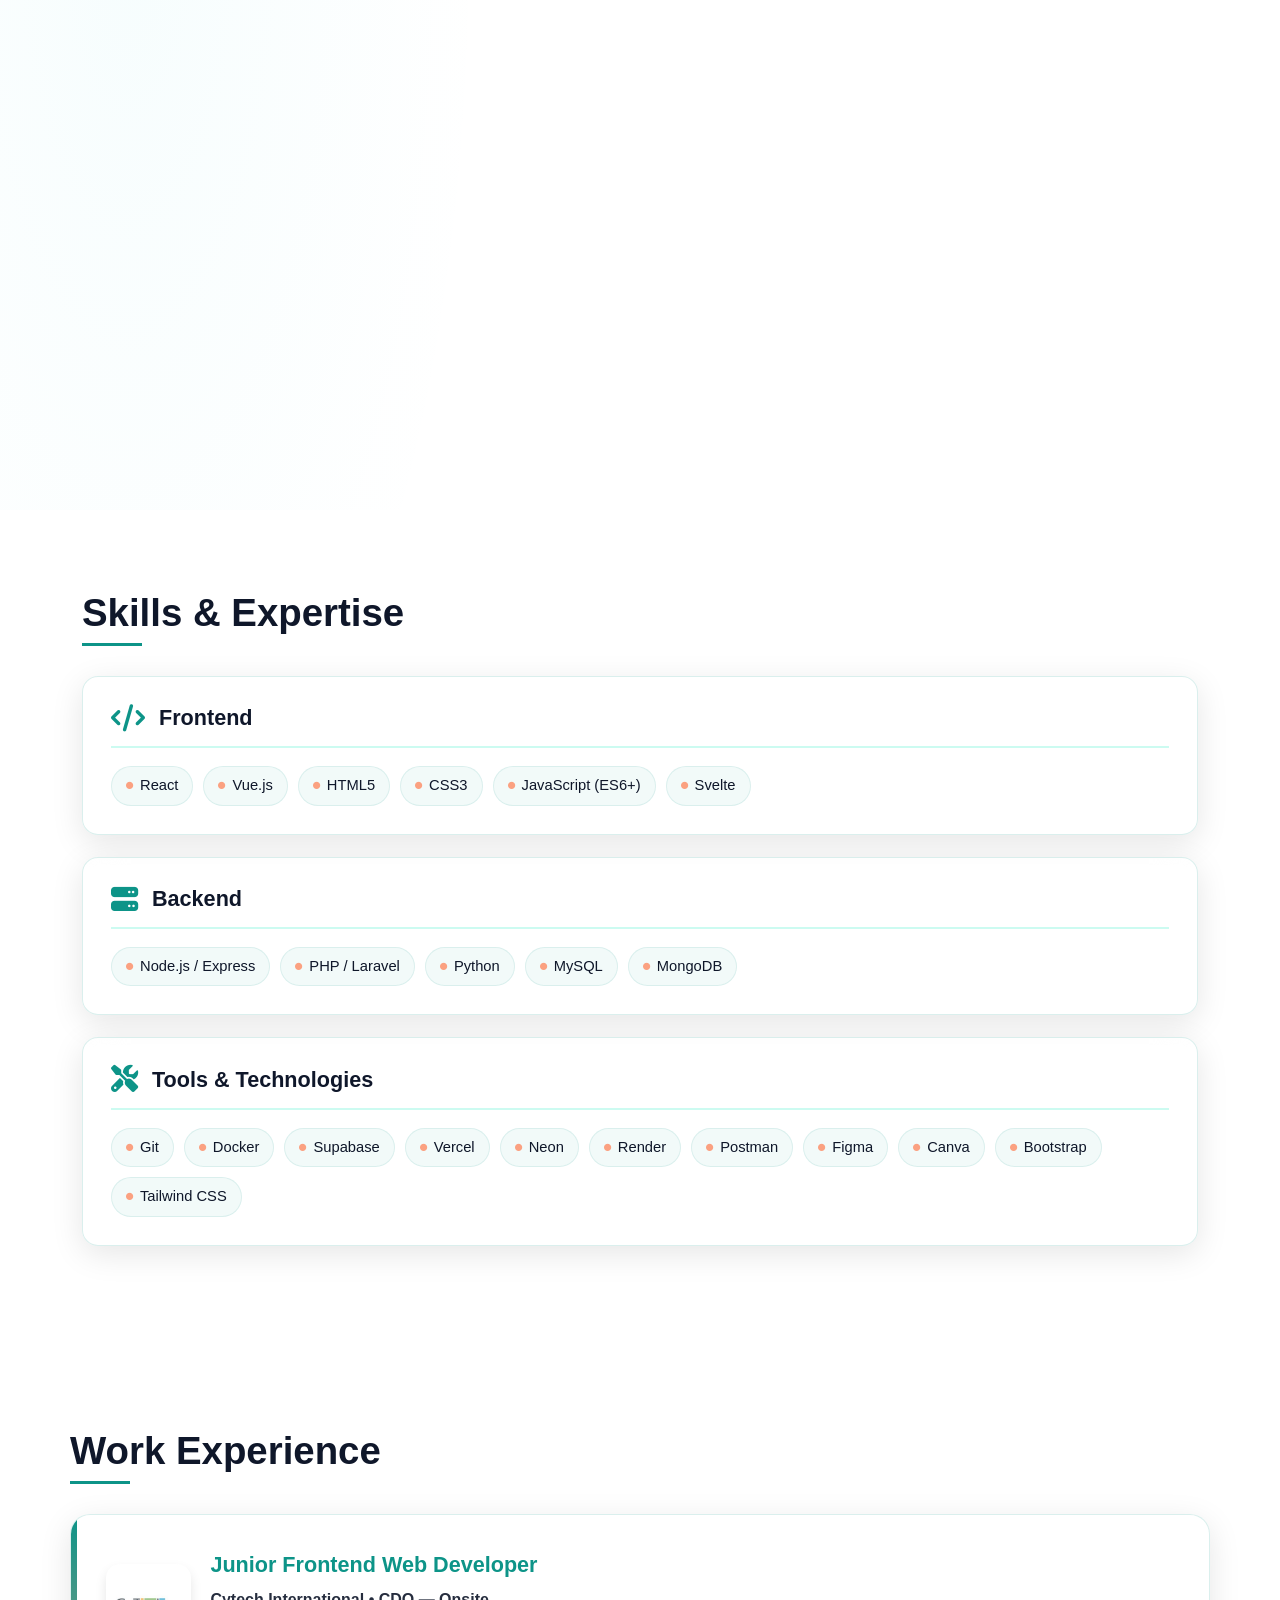
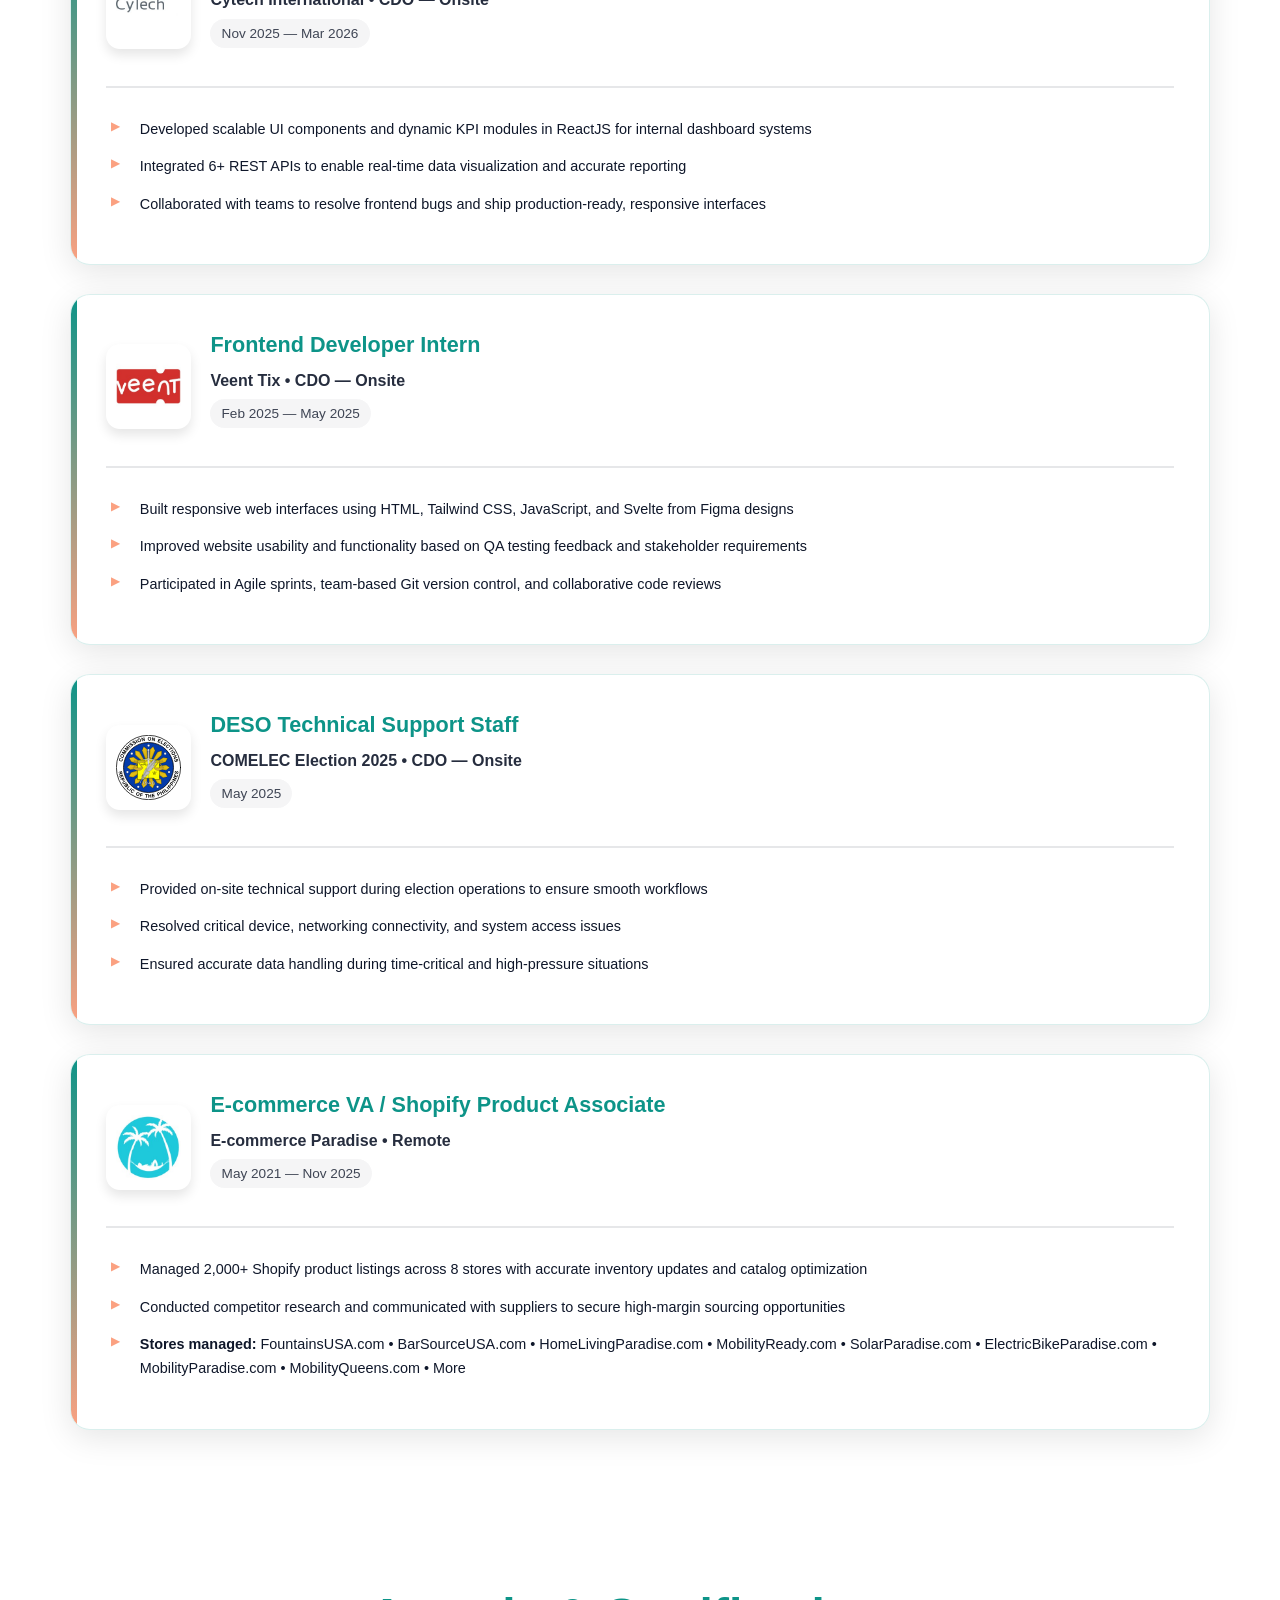
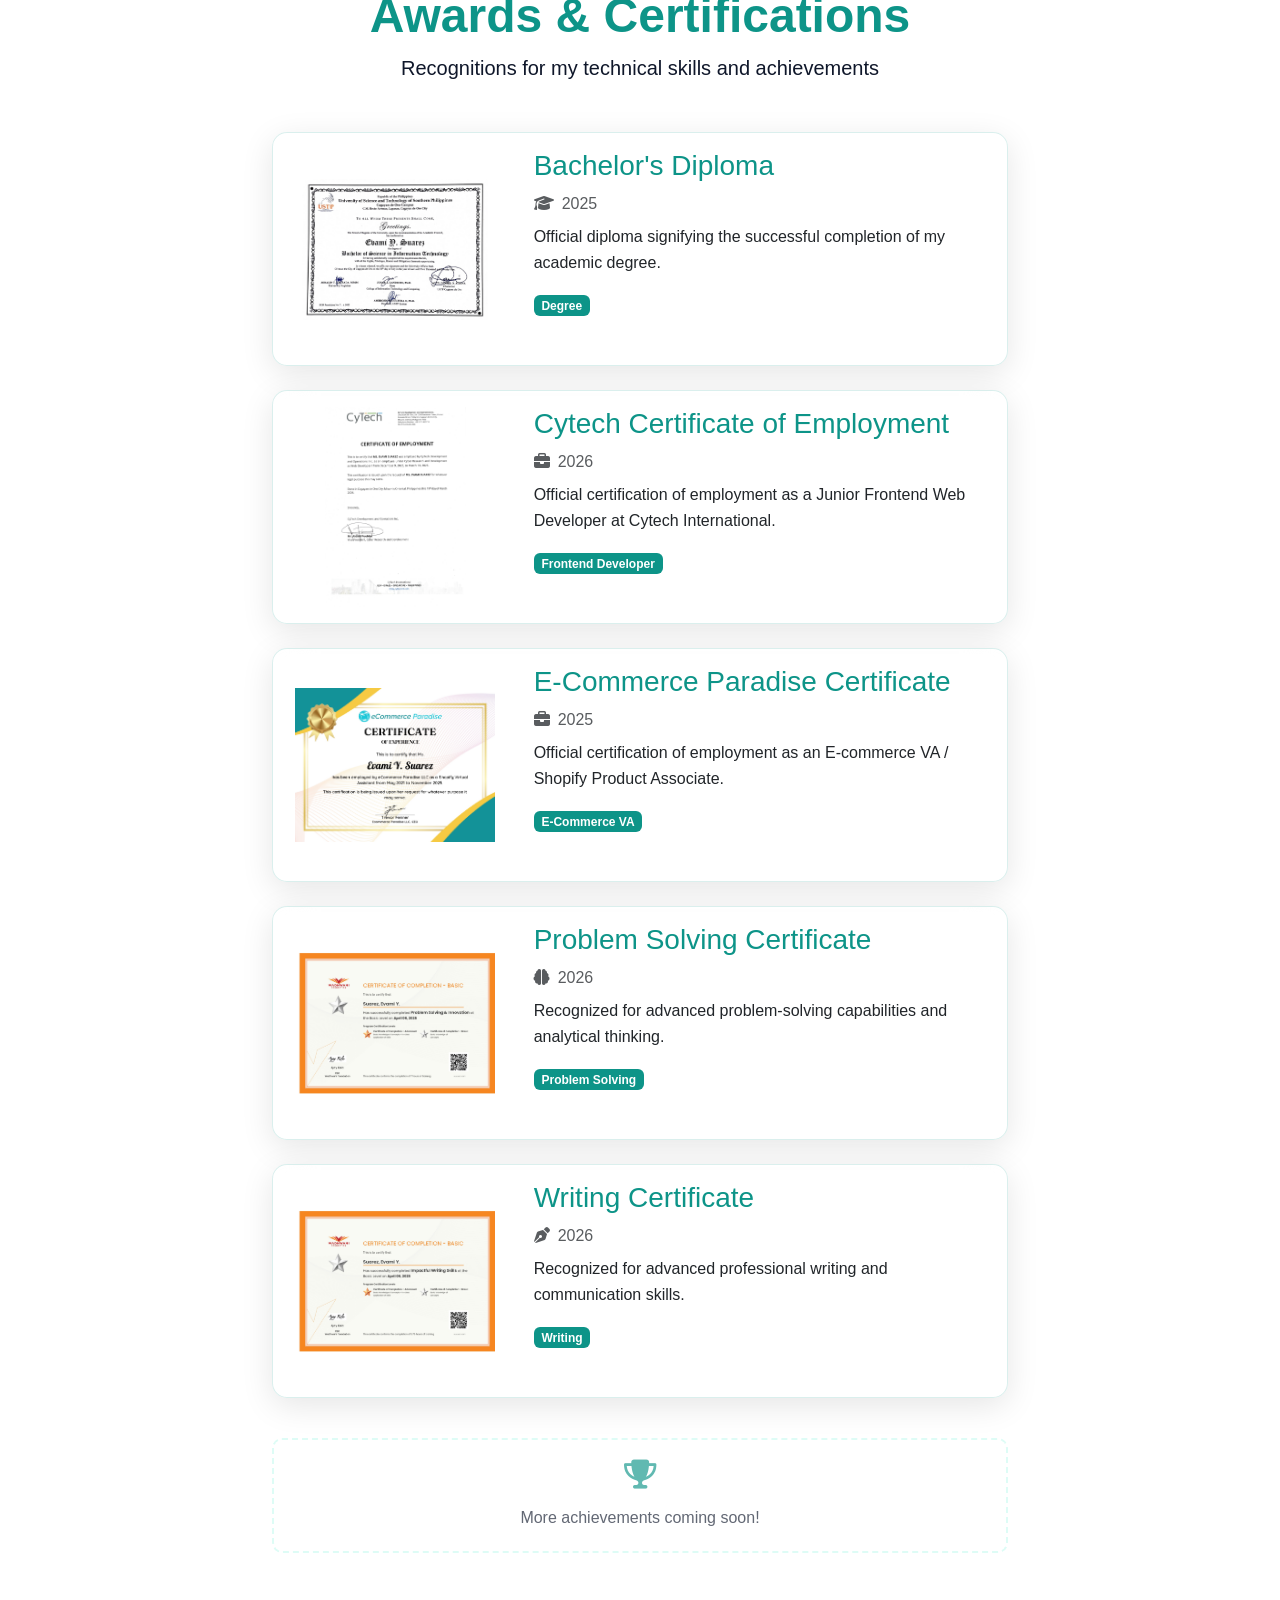
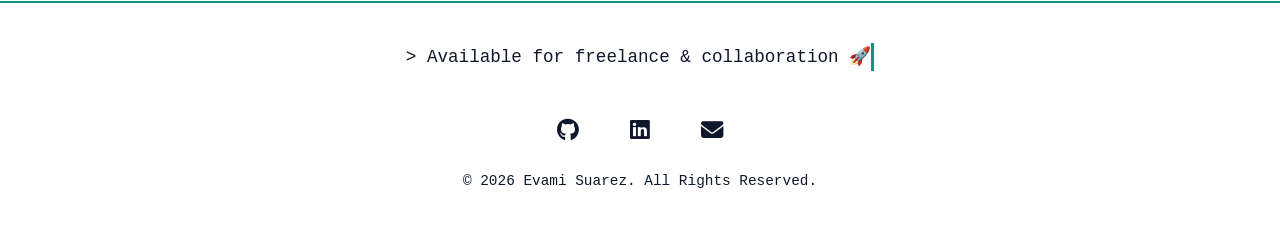
==== commit e3671d1d: "Add new project "ΩSYNC" to index.html and update project count - Inserted new project card for ΩSYNC" ====
--- a/index.html
+++ b/index.html
@@ -304,12 +304,40 @@
                     <button class="filter-pill" data-filter="static">Static Sites</button>
                     <button class="filter-pill" data-filter="canva">Canva Designs</button>
                 </div>
-                <p class="projects-count"><span id="visibleCount">10</span> projects</p>
+                <p class="projects-count"><span id="visibleCount">11</span> projects</p>
                 <div class="projects-grid" id="projectsGrid">
+
+                    <!-- Project 0 -->
+                    <article class="project-card" data-category="web" itemscope=""
+                        itemtype="https://schema.org/WebSite">
+                        <span class="project-num">01</span>
+                        <div class="project-img">
+                            <img src="assets/img/osync.png" alt="ΩSYNC" loading="lazy" width="400" height="220">
+                            <div class="project-img-overlay">
+                                <a href="https://www.osync.space/" target="_blank" rel="noopener noreferrer">
+                                    <i class="fas fa-external-link-alt" aria-hidden="true"></i> View Live
+                                </a>
+                            </div>
+                        </div>
+                        <div class="project-content">
+                            <h3 itemprop="name">ΩSYNC</h3>
+                            <p itemprop="description">A modern and responsive landing page for the ΩSYNC offline-first payment infrastructure, featuring clean typography and a Formspree-integrated contact section.</p>
+                            <ul class="features-list">
+                                <li><i class="fas fa-desktop" aria-hidden="true"></i> <strong>Landing Page Design:</strong> Clean, modern, and conversion-focused single-page layout.</li>
+                                <li><i class="fas fa-envelope" aria-hidden="true"></i> <strong>Formspree Integration:</strong> Reliable form handling and communication setup.</li>
+                                <li><i class="fas fa-mobile-alt" aria-hidden="true"></i> <strong>Responsive UI:</strong> Optimized viewing experience across all devices.</li>
+                            </ul>
+                            <div class="project-tags"><span>React</span><span>Formspree</span><span>Web</span></div>
+                            <a href="https://www.osync.space/" target="_blank" rel="noopener noreferrer" class="view-demo-btn">
+                                <i class="fas fa-external-link-alt" aria-hidden="true"></i> View Live
+                            </a>
+                        </div>
+                    </article>
+
                     <!-- Project 1 -->
                     <article class="project-card" data-category="web" itemscope=""
                         itemtype="https://schema.org/WebSite">
-                        <span class="project-num">01</span>
+                        <span class="project-num">02</span>
                         <div class="project-img">
                             <img src="assets/img/layout-hub.png" alt="Layout Hub — UI Layout Library" loading="lazy" width="400" height="220">
                             <div class="project-img-overlay">
@@ -336,7 +364,7 @@
                     <!-- Project 2 -->
                     <article class="project-card" data-category="web" itemscope=""
                         itemtype="https://schema.org/WebSite">
-                        <span class="project-num">02</span>
+                        <span class="project-num">03</span>
                         <div class="project-img">
                             <img src="assets/img/qreative.png" alt="Qreative — Custom QR Code Studio" loading="lazy" width="400" height="220">
                             <div class="project-img-overlay">
@@ -363,7 +391,7 @@
                     <!-- Project 3 -->
                     <article class="project-card" data-category="web" itemscope=""
                         itemtype="https://schema.org/WebSite">
-                        <span class="project-num">03</span>
+                        <span class="project-num">04</span>
                         <div class="project-img">
                             <img src="assets/img/Build%20In%20Silence.png" alt="Build In Silence" loading="lazy" width="400" height="220">
                             <div class="project-img-overlay">
@@ -390,7 +418,7 @@
                     <!-- Project 4 - Weather App -->
                     <article class="project-card" data-category="web" itemscope=""
                         itemtype="https://schema.org/WebSite">
-                        <span class="project-num">04</span>
+                        <span class="project-num">05</span>
                         <div class="project-img">
                             <img src="assets/img/weather-app.png" alt="Weather App — built with Open-Meteo API" loading="lazy" width="400" height="220">
                             <div class="project-img-overlay">
@@ -417,7 +445,7 @@
                     <!-- Project 5 - Drawing App -->
                     <article class="project-card" data-category="web" itemscope=""
                         itemtype="https://schema.org/WebSite">
-                        <span class="project-num">05</span>
+                        <span class="project-num">06</span>
                         <div class="project-img">
                             <img src="assets/img/drawing-app.png" alt="Drawing App" loading="lazy" width="400" height="220">
                             <div class="project-img-overlay">
@@ -444,7 +472,7 @@
                     <!-- Project 6 -->
                     <article class="project-card" data-category="web" itemscope=""
                         itemtype="https://schema.org/SoftwareApplication">
-                        <span class="project-num">06</span>
+                        <span class="project-num">07</span>
                         <div class="project-img">
                             <img src="assets/img/northern-highlands.png" alt="Northern Highlands Web App" loading="lazy" width="400" height="220">
                             <div class="project-img-overlay">
@@ -471,7 +499,7 @@
                     <!-- Project 7 -->
                     <article class="project-card" data-category="web" itemscope=""
                         itemtype="https://schema.org/SoftwareApplication">
-                        <span class="project-num">07</span>
+                        <span class="project-num">08</span>
                         <div class="project-img">
                             <img src="assets/img/Noteflow.png" alt="NoteFlow Project" loading="lazy" width="400" height="220">
                             <div class="project-img-overlay">
@@ -498,7 +526,7 @@
                     <!-- Project 8 -->
                     <article class="project-card" data-category="static mobile" itemscope=""
                         itemtype="https://schema.org/WebSite">
-                        <span class="project-num">08</span>
+                        <span class="project-num">09</span>
                         <div class="project-img">
                             <img src="assets/img/garden.png" alt="Garden Wedding Template" loading="lazy" width="400" height="220">
                             <div class="project-img-overlay">
@@ -525,7 +553,7 @@
                     <!-- Project 9 -->
                     <article class="project-card" data-category="static mobile" itemscope=""
                         itemtype="https://schema.org/WebSite">
-                        <span class="project-num">09</span>
+                        <span class="project-num">10</span>
                         <div class="project-img">
                             <img src="assets/img/minimalist.png" alt="Minimalist Wedding Template" loading="lazy" width="400" height="220">
                             <div class="project-img-overlay">
@@ -552,7 +580,7 @@
                     <!-- Project 10 -->
                     <article class="project-card" data-category="web" itemscope=""
                         itemtype="https://schema.org/WebSite">
-                        <span class="project-num">10</span>
+                        <span class="project-num">11</span>
                         <div class="project-img">
                             <img src="assets/img/happy-tails.png" alt="Happy Tails Pet Shop" loading="lazy" width="400" height="220">
                             <div class="project-img-overlay">
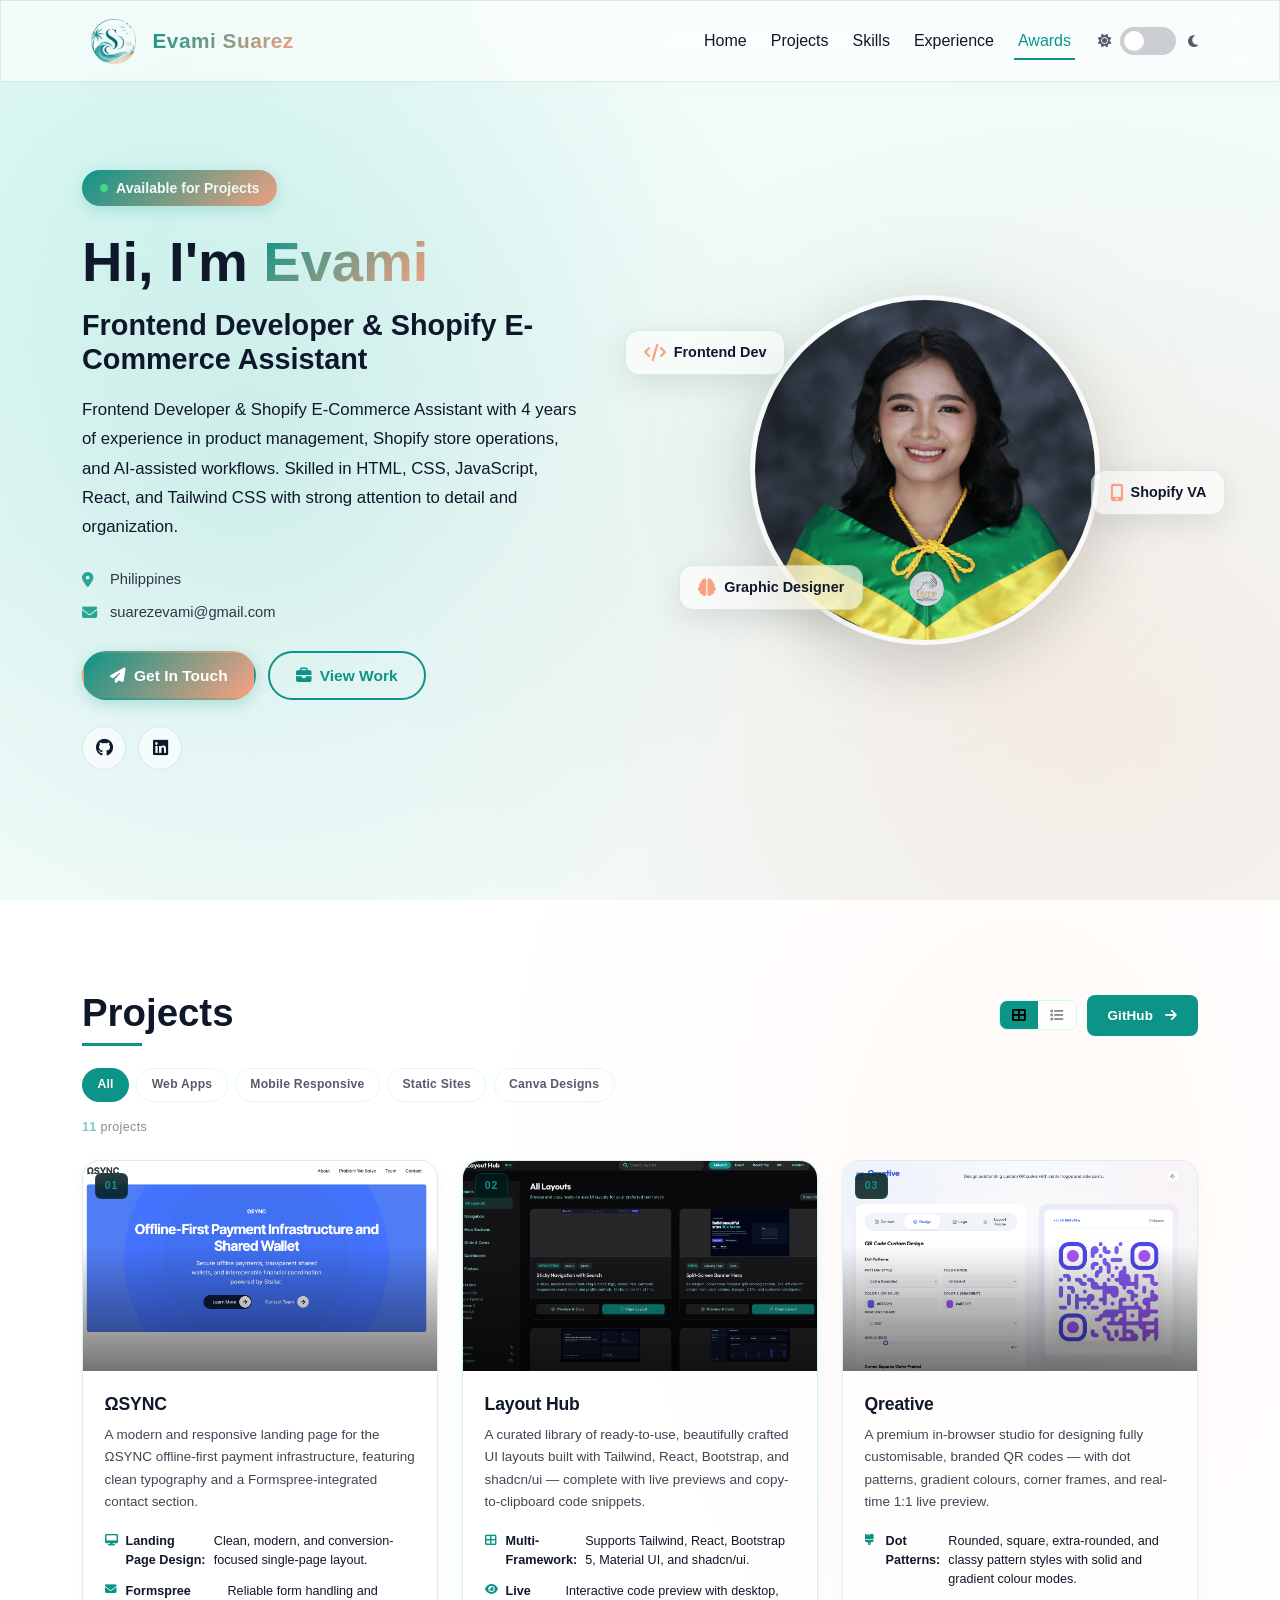
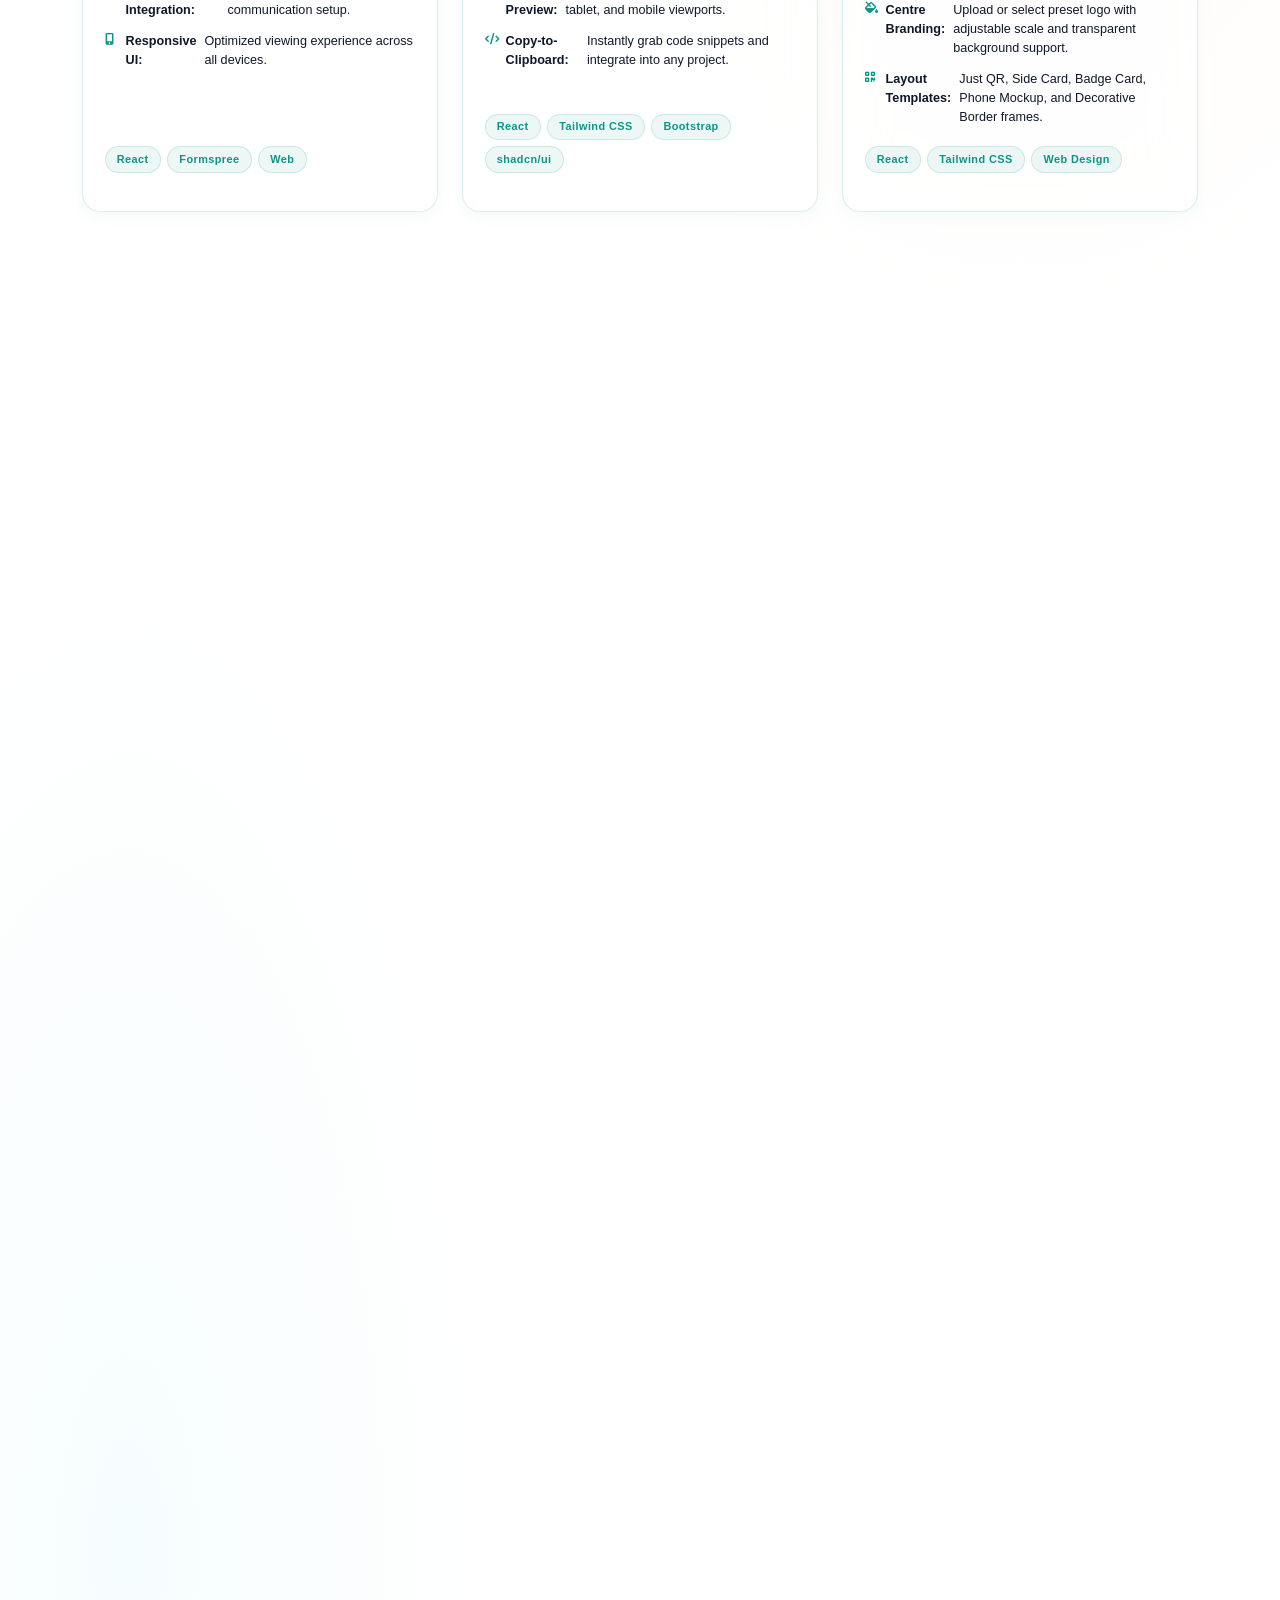
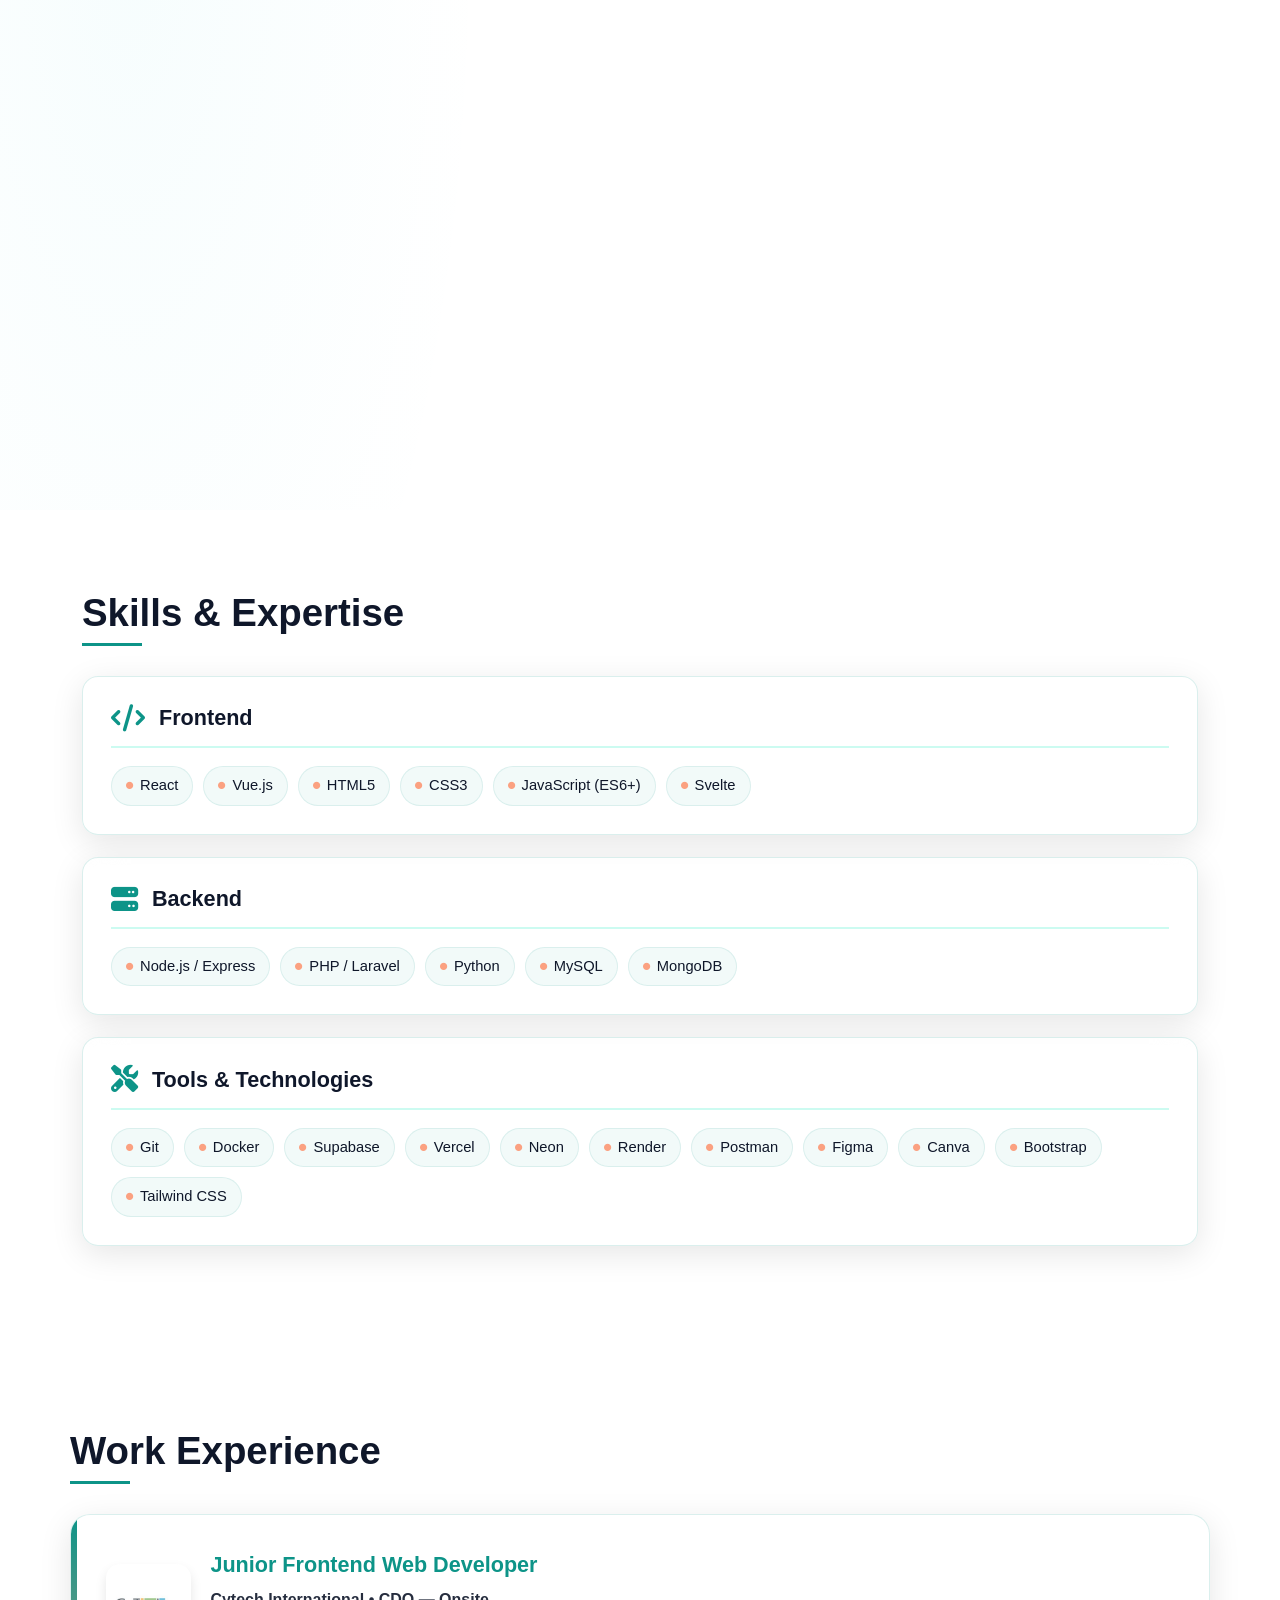
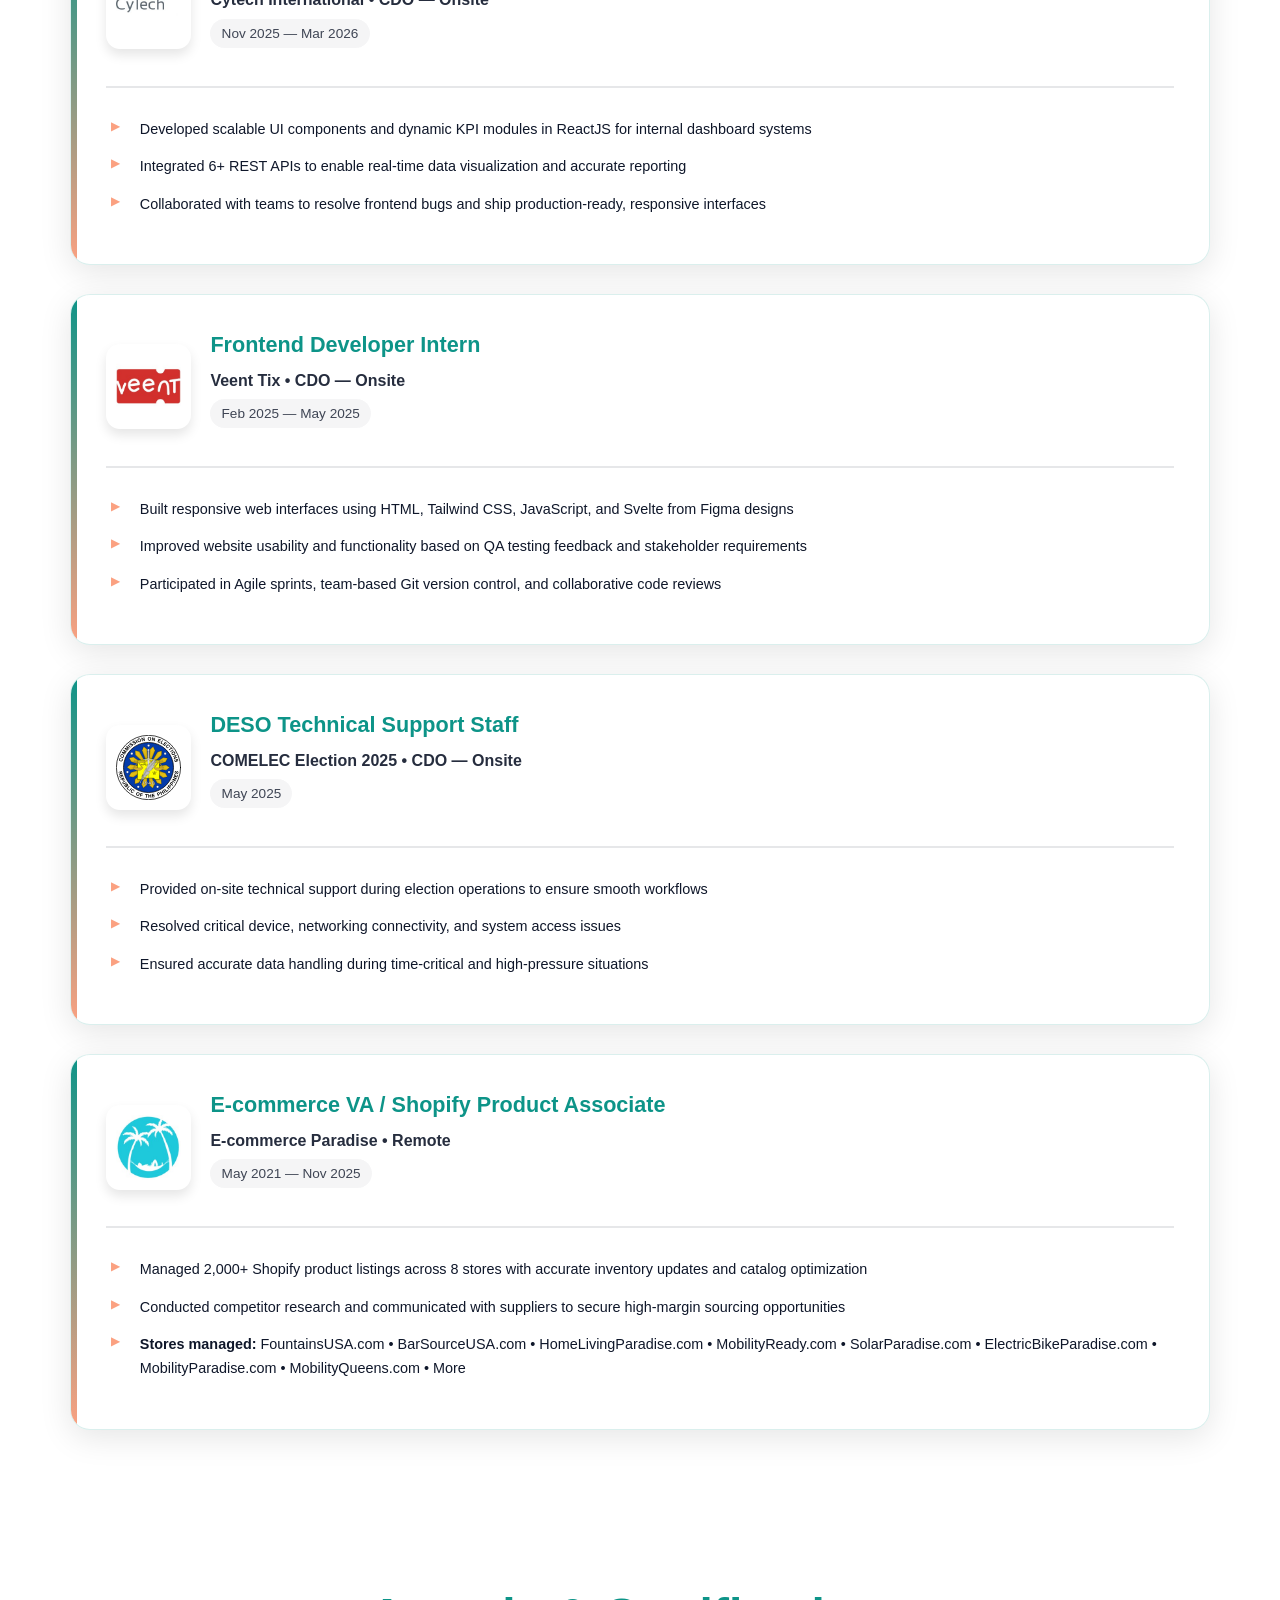
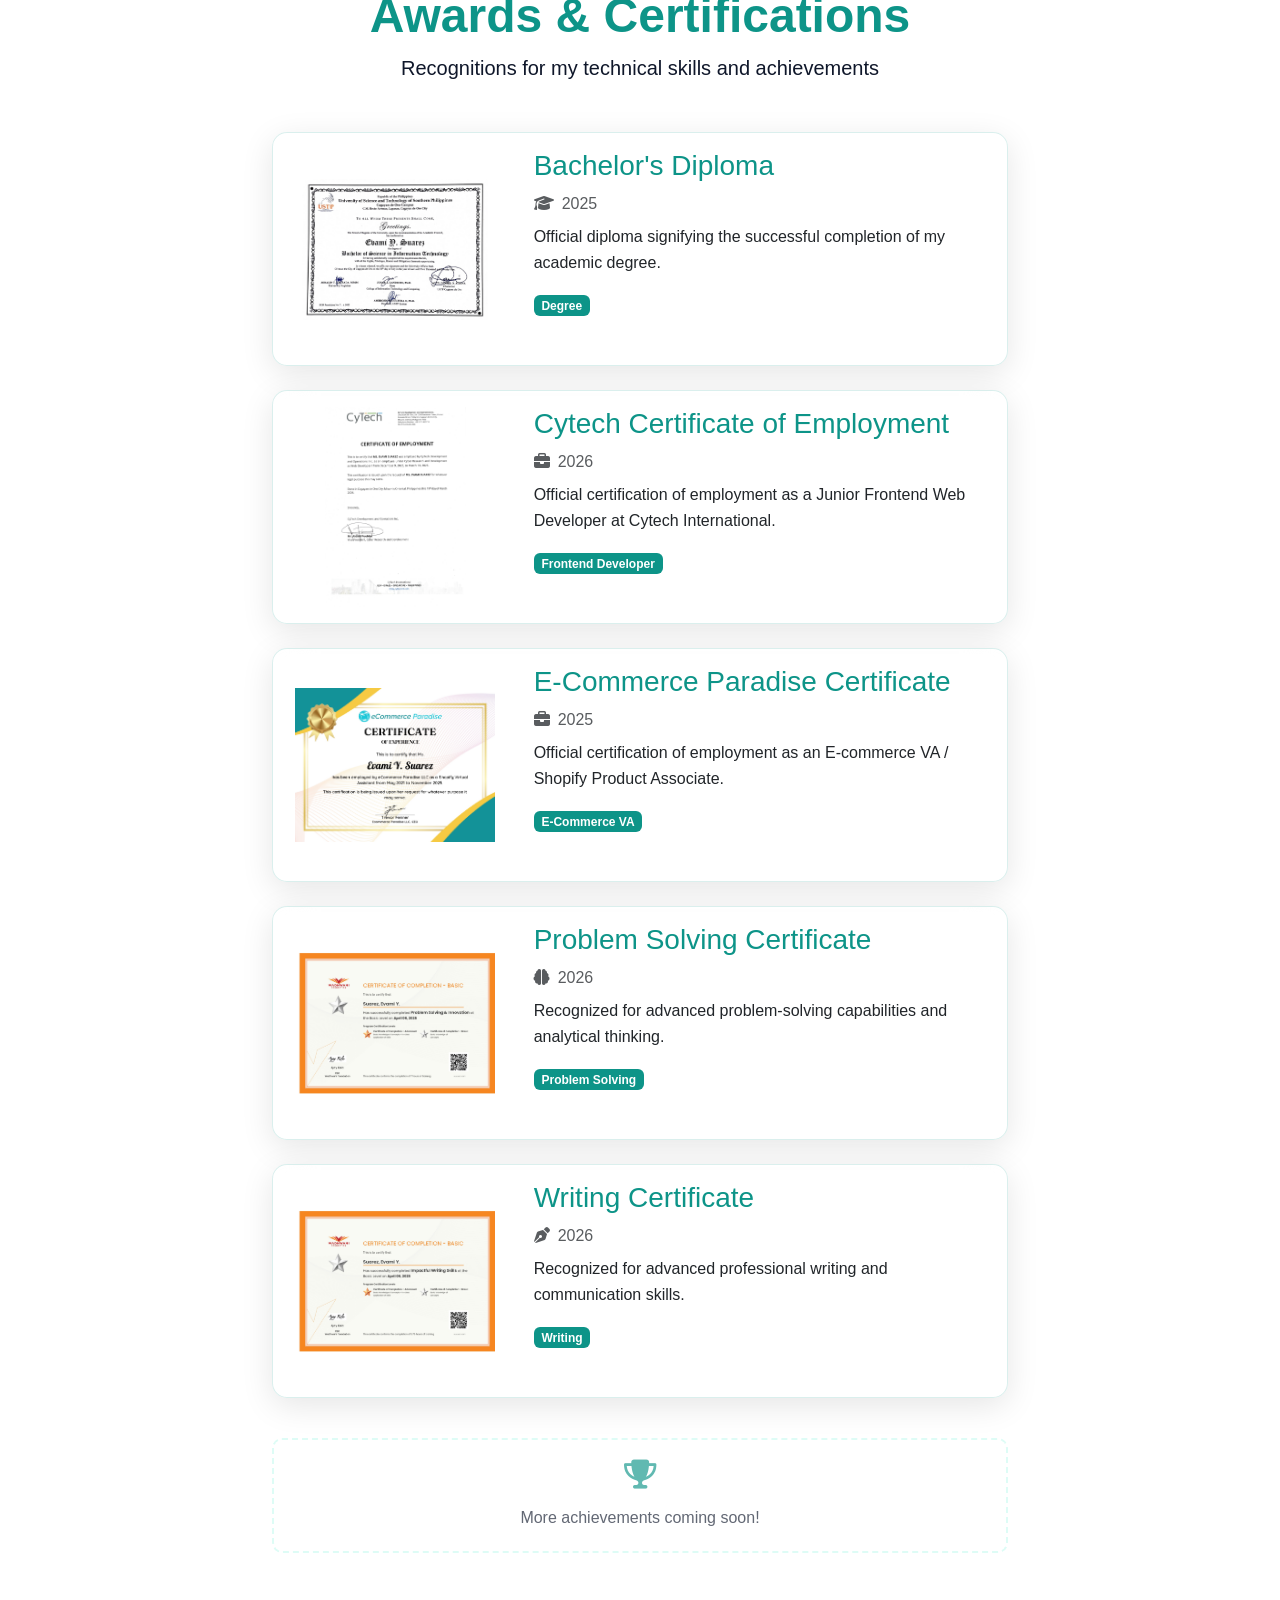
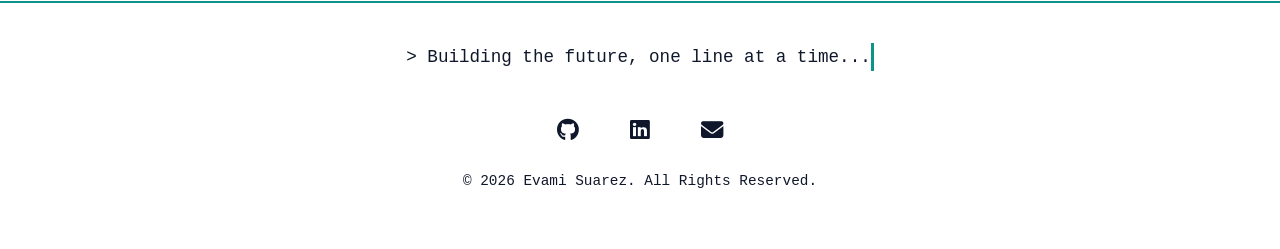
==== commit 013a1817: "feat: update Open Graph and Twitter Card metadata for new domain and add robots.txt and sitemap.xml" ====
--- a/index.html
+++ b/index.html
@@ -42,11 +42,11 @@
 
     <!-- ===== OPEN GRAPH ===== -->
     <meta property="og:type" content="website">
-    <meta property="og:url" content="https://yourportfolio.com/">
+    <meta property="og:url" content="https://evamisuarez.vercel.app/">
     <meta property="og:title" content="Evami Suarez | Full-Stack Developer Portfolio">
     <meta property="og:description"
         content="Explore the portfolio of Evami Suarez — Full-Stack Developer specializing in MERN Stack, Laravel, React Native, and award-winning projects.">
-    <meta property="og:image" content="https://yourportfolio.com/assets/img/main.jpg">
+    <meta property="og:image" content="https://evamisuarez.vercel.app/assets/img/main.jpg">
     <meta property="og:image:width" content="1200">
     <meta property="og:image:height" content="630">
     <meta property="og:image:alt" content="Evami Suarez - Full-Stack Developer">
@@ -62,18 +62,18 @@
 
     <!-- ===== TWITTER CARD ===== -->
     <meta name="twitter:card" content="summary_large_image">
-    <meta name="twitter:site" content="@yourhandle">
-    <meta name="twitter:creator" content="@yourhandle">
-    <meta name="twitter:url" content="https://yourportfolio.com/">
+    <meta name="twitter:site" content="@evamisuarez">
+    <meta name="twitter:creator" content="@evamisuarez">
+    <meta name="twitter:url" content="https://evamisuarez.vercel.app/">
     <meta name="twitter:title" content="Evami Suarez | Full-Stack Developer Portfolio">
     <meta name="twitter:description"
         content="Full-Stack Developer from the Philippines. MERN, Laravel, React Native specialist. Available for projects.">
-    <meta name="twitter:image" content="https://yourportfolio.com/assets/img/main.jpg">
+    <meta name="twitter:image" content="https://evamisuarez.vercel.app/assets/img/main.jpg">
     <meta name="twitter:image:alt" content="Evami Suarez - Full-Stack Developer">
 
     <!-- ===== CANONICAL & HREFLANG ===== -->
-    <link rel="canonical" href="https://yourportfolio.com/">
-    <link rel="alternate" hreflang="en" href="https://yourportfolio.com/">
+    <link rel="canonical" href="https://evamisuarez.vercel.app/">
+    <link rel="alternate" hreflang="en" href="https://evamisuarez.vercel.app/">
 
     <!-- ===== PRECONNECT ===== -->
     <link rel="preconnect" href="https://cdn.jsdelivr.net" crossorigin="">
@@ -94,14 +94,14 @@
     {
         "@context": "https://schema.org",
         "@type": "Person",
-        "@id": "https://yourportfolio.com/#person",
+        "@id": "https://evamisuarez.vercel.app/#person",
         "name": "Evami Suarez",
         "jobTitle": "Full-Stack Developer",
         "description": "Full-Stack Developer specializing in MERN Stack, Laravel, React Native, and web application development.",
-        "url": "https://yourportfolio.com/",
+        "url": "https://evamisuarez.vercel.app/",
         "image": {
             "@type": "ImageObject",
-            "url": "https://yourportfolio.com/assets/img/main.jpg",
+            "url": "https://evamisuarez.vercel.app/assets/img/main.jpg",
             "width": 400,
             "height": 400
         },
@@ -133,18 +133,18 @@
     {
         "@context": "https://schema.org",
         "@type": "WebSite",
-        "@id": "https://yourportfolio.com/#website",
+        "@id": "https://evamisuarez.vercel.app/#website",
         "name": "Evami Suarez Portfolio",
-        "url": "https://yourportfolio.com/",
+        "url": "https://evamisuarez.vercel.app/",
         "description": "Portfolio website of Evami Suarez, Full-Stack Developer.",
-        "author": { "@id": "https://yourportfolio.com/#person" },
+        "author": { "@id": "https://evamisuarez.vercel.app/#person" },
         "inLanguage": "en",
         "copyrightYear": "2026",
         "potentialAction": {
             "@type": "SearchAction",
             "target": {
                 "@type": "EntryPoint",
-                "urlTemplate": "https://yourportfolio.com/?q={search_term_string}"
+                "urlTemplate": "https://evamisuarez.vercel.app/?q={search_term_string}"
             },
             "query-input": "required name=search_term_string"
         }
--- a/styles.css
+++ b/styles.css
@@ -150,7 +150,7 @@
             --accent-color: #FBA181;
             --sand-color: #FDE68A;
             --text-color: #E6FFFA;
-            --bg-color: #021B1A;
+            --bg-color: #2d4e4b;
             --card-bg: rgba(20, 184, 166, 0.05);
             --border-color: rgba(45, 212, 191, 0.15);
             --nav-bg: rgba(2, 27, 26, 0.7);
@@ -174,8 +174,11 @@
             transition: var(--transition);
             overflow-x: hidden;
             line-height: 1.6;
-        }
-        img { max-width: 100%; height: auto; display: block; }
+         }
+         [data-theme="dark"] body {
+             background: var(--bg-color);
+         }
+         img { max-width: 100%; height: auto; display: block; }
         a { color: inherit; }
         ::selection { background-color: var(--primary-color); color: white; }
         :focus-visible { outline: 3px solid var(--primary-color); outline-offset: 3px; }
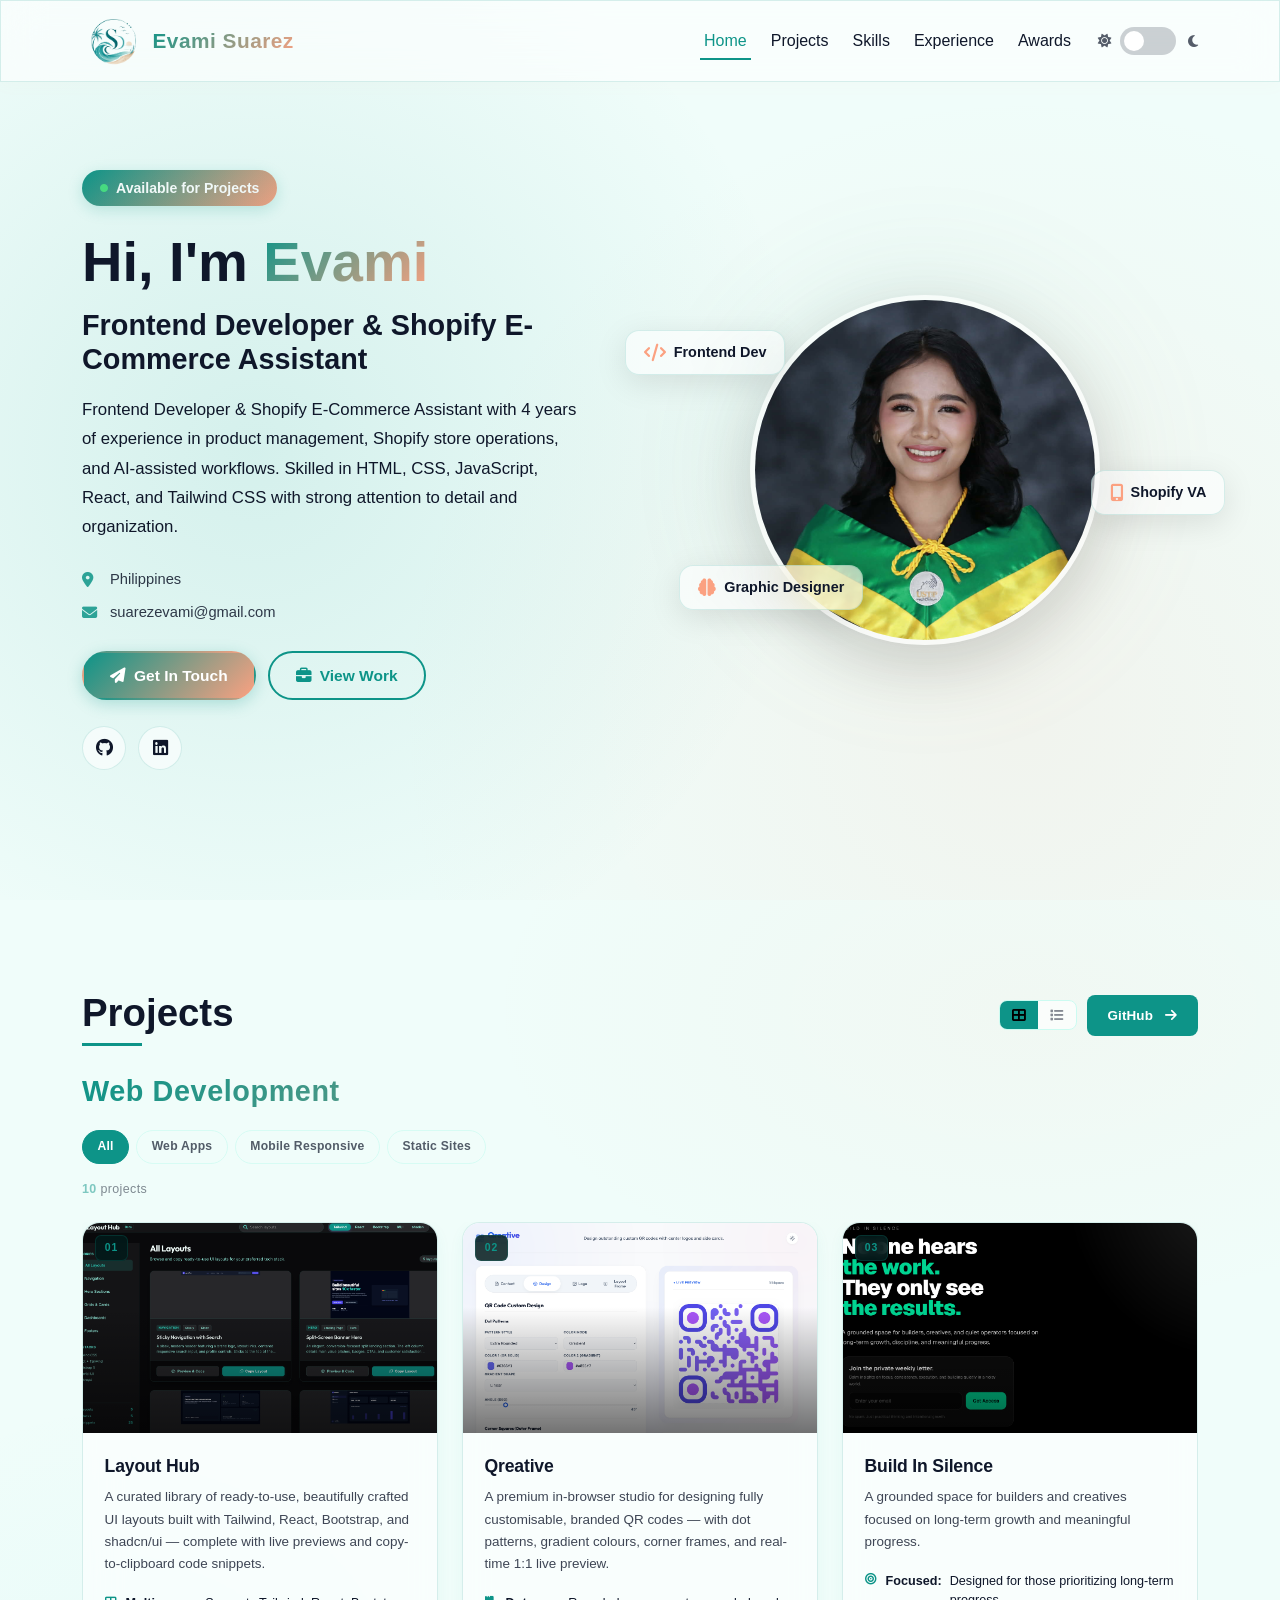
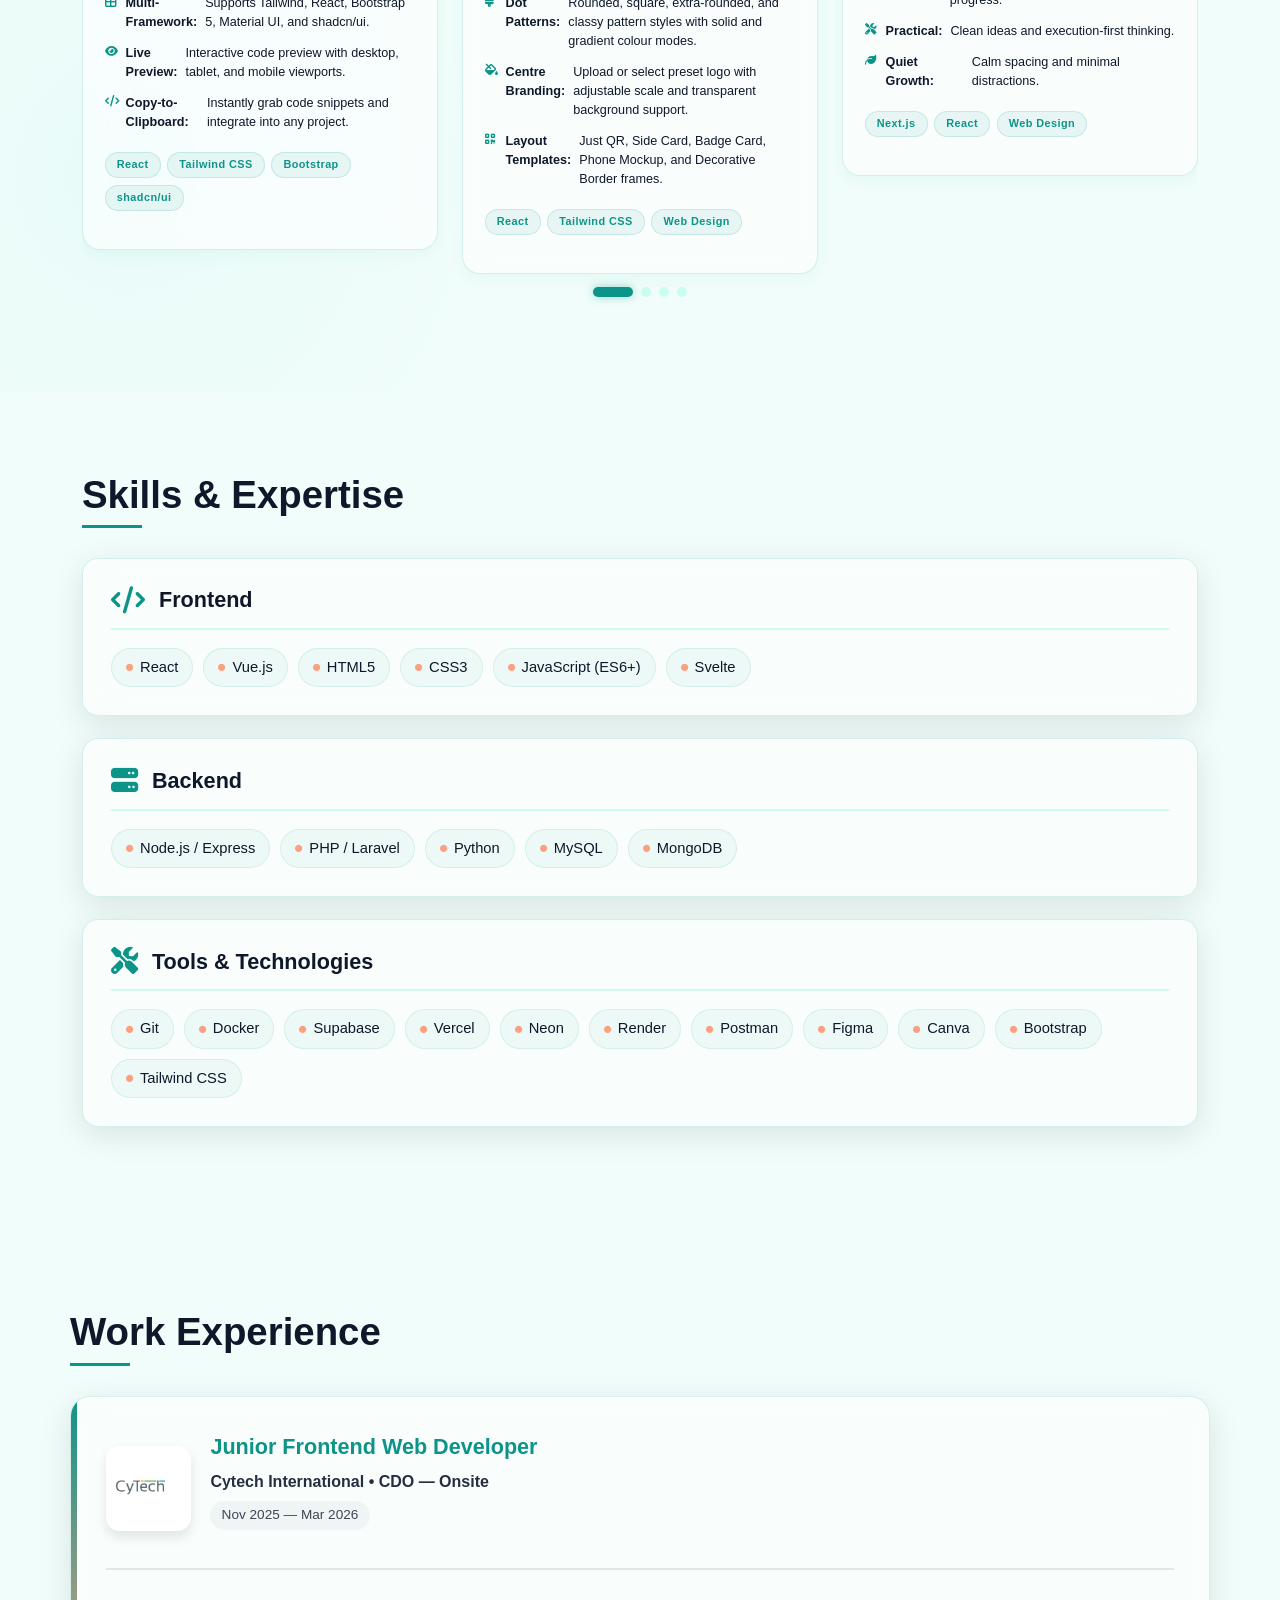
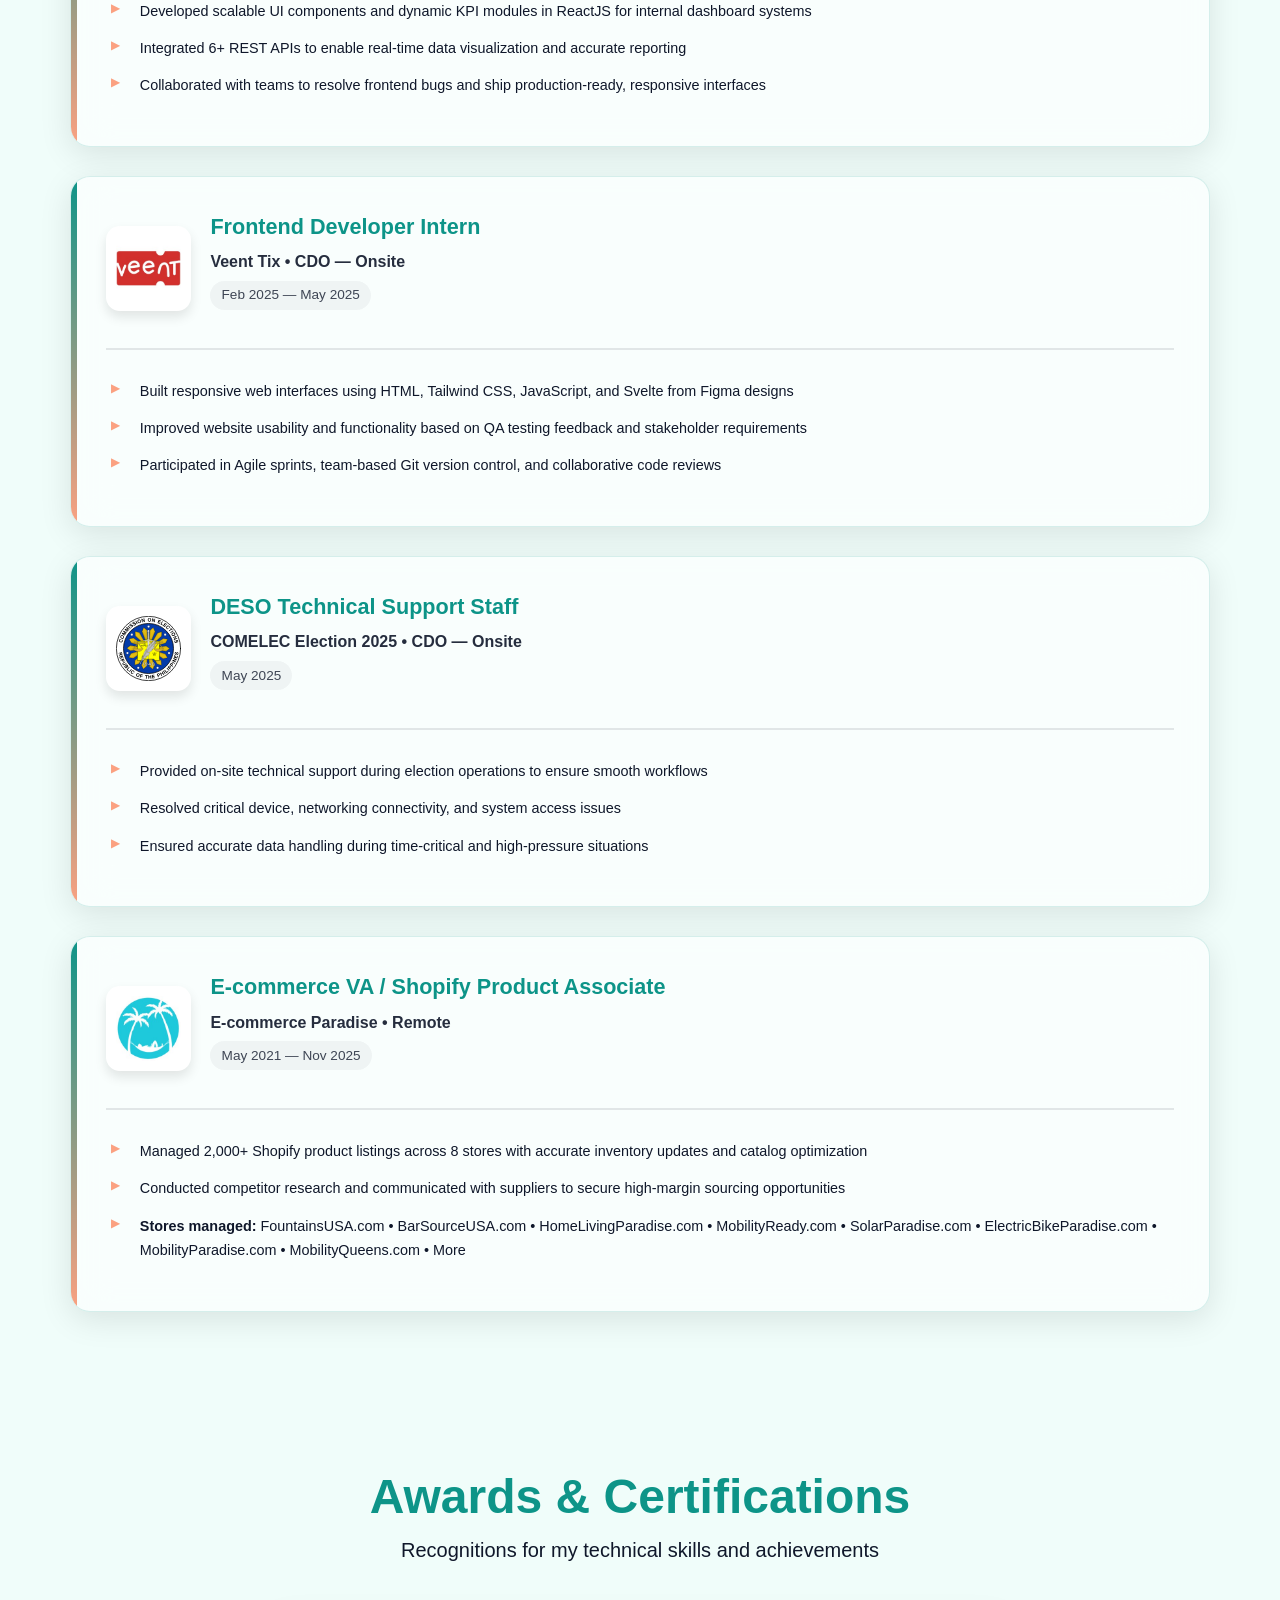
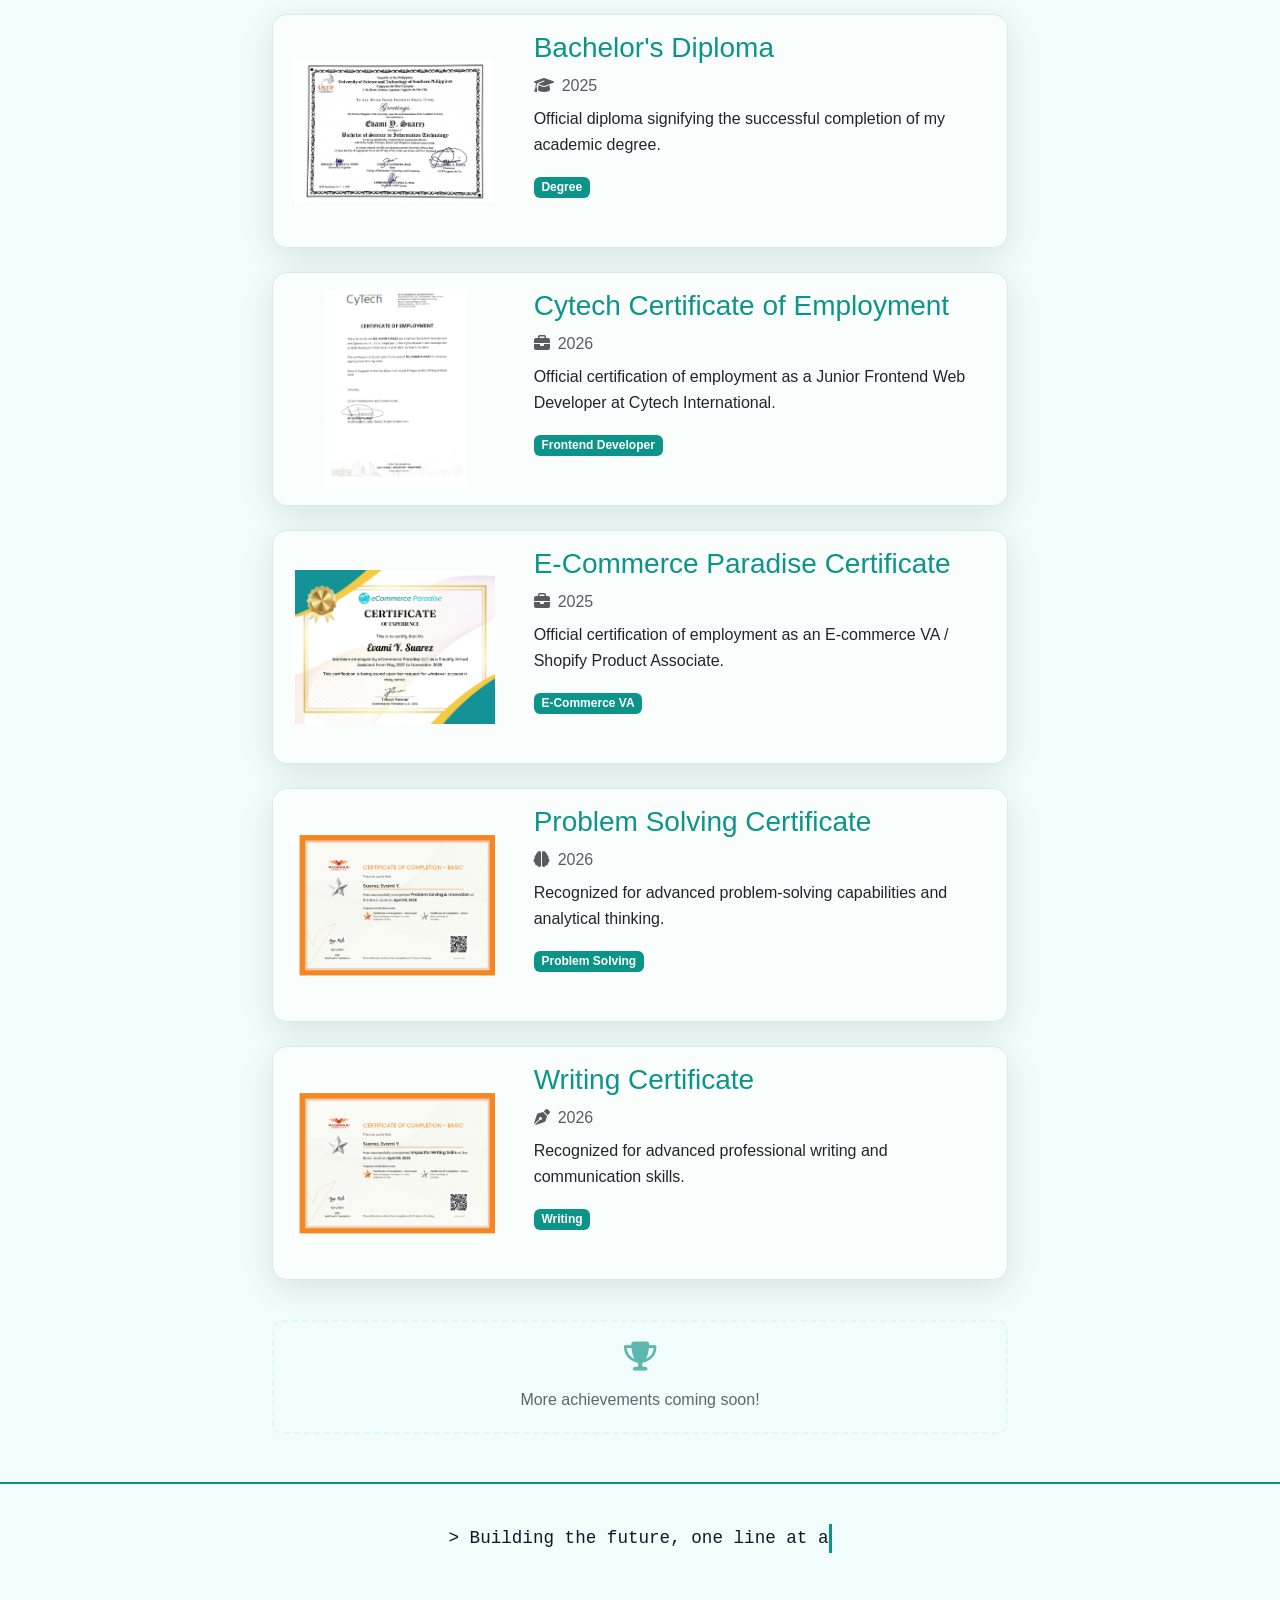
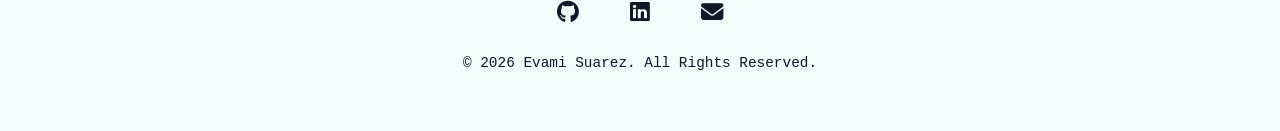
==== commit 97098797: "Refactor code structure for improved readability and maintainability" ====
--- a/index.html
+++ b/index.html
@@ -1,5 +1,5 @@
 <!DOCTYPE html>
-<html lang="en" dir="ltr" data-theme="dark">
+<html lang="en" dir="ltr">
 
 <head>
     <meta charset="UTF-8">
@@ -7,9 +7,7 @@
     <meta http-equiv="X-UA-Compatible" content="IE=edge">
 
     <!-- ===== FAVICON ===== -->
-    <link rel="icon" type="image/png" href="assets/img/favicon.png">
-    <link rel="shortcut icon" type="image/png" href="assets/img/favicon.png">
-    <link rel="apple-touch-icon" href="assets/img/favicon.png">
+    <link rel="icon" type="image/x-icon" href="favicon.ico">
 
     <!-- ===== PRIMARY META ===== -->
     <title>Evami Suarez | Frontend Developer & Shopify Assistant — MERN · Laravel · React Native · Philippines</title>
@@ -82,6 +80,16 @@
     <link rel="dns-prefetch" href="https://cdnjs.cloudflare.com">
 
     <!-- ===== CSS ===== -->
+    <script>
+        (function() {
+            const theme = localStorage.getItem('theme');
+            const systemDark = window.matchMedia('(prefers-color-scheme: dark)').matches;
+            if (theme === 'dark' || (!theme && systemDark)) {
+                document.documentElement.setAttribute('data-theme', 'dark');
+                document.body.setAttribute('data-theme', 'dark');
+            }
+        })();
+    </script>
     <link href="https://cdn.jsdelivr.net/npm/bootstrap@5.3.0-alpha1/dist/css/bootstrap.min.css" rel="stylesheet"
         integrity="sha384-GLhlTQ8iRABdZLl6O3oVMWSktQOp6b7In1Zl3/Jr59b6EGGoI1aFkw7cmDA6j6gD" crossorigin="anonymous">
     <link rel="stylesheet" href="https://cdnjs.cloudflare.com/ajax/libs/font-awesome/6.4.0/css/all.min.css"
@@ -153,7 +161,7 @@
 
 </head>
 
-<body class="" data-theme="dark">
+<body class="">
     <!-- LOADING SCREEN -->
     <div id="loading-screen">
         <div class="loader-logo-wrap">
@@ -296,18 +304,19 @@
                         </a>
                     </div>
                 </div>
+                <p class="projects-subtitle gradient-text">Web Development</p>
                 <div class="filter-pills mb-3" role="group" aria-label="Filter projects by category">
                     <button class="filter-pill active" data-filter="all">All</button>
                     <button class="filter-pill" data-filter="web">Web Apps</button>
                     <button class="filter-pill" data-filter="mobile">Mobile Responsive</button>
                     <!--   <button class="filter-pill" data-filter="ai">AI / ML</button> -->
                     <button class="filter-pill" data-filter="static">Static Sites</button>
-                    <button class="filter-pill" data-filter="canva">Canva Designs</button>
+                    <!-- <button class="filter-pill" data-filter="canva">Canva Designs</button> -->
                 </div>
-                <p class="projects-count"><span id="visibleCount">11</span> projects</p>
+                <p class="projects-count"><span id="visibleCount">10</span> projects</p>
                 <div class="projects-grid" id="projectsGrid">
 
-                    <!-- Project 0 -->
+                    <!-- Project 0 - Commented out
                     <article class="project-card" data-category="web" itemscope=""
                         itemtype="https://schema.org/WebSite">
                         <span class="project-num">01</span>
@@ -333,11 +342,12 @@
                             </a>
                         </div>
                     </article>
+                    -->
 
                     <!-- Project 1 -->
                     <article class="project-card" data-category="web" itemscope=""
                         itemtype="https://schema.org/WebSite">
-                        <span class="project-num">02</span>
+                        <span class="project-num">01</span>
                         <div class="project-img">
                             <img src="assets/img/layout-hub.png" alt="Layout Hub — UI Layout Library" loading="lazy" width="400" height="220">
                             <div class="project-img-overlay">
@@ -364,7 +374,7 @@
                     <!-- Project 2 -->
                     <article class="project-card" data-category="web" itemscope=""
                         itemtype="https://schema.org/WebSite">
-                        <span class="project-num">03</span>
+                        <span class="project-num">02</span>
                         <div class="project-img">
                             <img src="assets/img/qreative.png" alt="Qreative — Custom QR Code Studio" loading="lazy" width="400" height="220">
                             <div class="project-img-overlay">
@@ -391,7 +401,7 @@
                     <!-- Project 3 -->
                     <article class="project-card" data-category="web" itemscope=""
                         itemtype="https://schema.org/WebSite">
-                        <span class="project-num">04</span>
+                        <span class="project-num">03</span>
                         <div class="project-img">
                             <img src="assets/img/Build%20In%20Silence.png" alt="Build In Silence" loading="lazy" width="400" height="220">
                             <div class="project-img-overlay">
@@ -418,7 +428,7 @@
                     <!-- Project 4 - Weather App -->
                     <article class="project-card" data-category="web" itemscope=""
                         itemtype="https://schema.org/WebSite">
-                        <span class="project-num">05</span>
+                        <span class="project-num">04</span>
                         <div class="project-img">
                             <img src="assets/img/weather-app.png" alt="Weather App — built with Open-Meteo API" loading="lazy" width="400" height="220">
                             <div class="project-img-overlay">
@@ -445,7 +455,7 @@
                     <!-- Project 5 - Drawing App -->
                     <article class="project-card" data-category="web" itemscope=""
                         itemtype="https://schema.org/WebSite">
-                        <span class="project-num">06</span>
+                        <span class="project-num">05</span>
                         <div class="project-img">
                             <img src="assets/img/drawing-app.png" alt="Drawing App" loading="lazy" width="400" height="220">
                             <div class="project-img-overlay">
@@ -472,7 +482,7 @@
                     <!-- Project 6 -->
                     <article class="project-card" data-category="web" itemscope=""
                         itemtype="https://schema.org/SoftwareApplication">
-                        <span class="project-num">07</span>
+                        <span class="project-num">06</span>
                         <div class="project-img">
                             <img src="assets/img/northern-highlands.png" alt="Northern Highlands Web App" loading="lazy" width="400" height="220">
                             <div class="project-img-overlay">
@@ -499,7 +509,7 @@
                     <!-- Project 7 -->
                     <article class="project-card" data-category="web" itemscope=""
                         itemtype="https://schema.org/SoftwareApplication">
-                        <span class="project-num">08</span>
+                        <span class="project-num">07</span>
                         <div class="project-img">
                             <img src="assets/img/Noteflow.png" alt="NoteFlow Project" loading="lazy" width="400" height="220">
                             <div class="project-img-overlay">
@@ -526,7 +536,7 @@
                     <!-- Project 8 -->
                     <article class="project-card" data-category="static mobile" itemscope=""
                         itemtype="https://schema.org/WebSite">
-                        <span class="project-num">09</span>
+                        <span class="project-num">08</span>
                         <div class="project-img">
                             <img src="assets/img/garden.png" alt="Garden Wedding Template" loading="lazy" width="400" height="220">
                             <div class="project-img-overlay">
@@ -553,7 +563,7 @@
                     <!-- Project 9 -->
                     <article class="project-card" data-category="static mobile" itemscope=""
                         itemtype="https://schema.org/WebSite">
-                        <span class="project-num">10</span>
+                        <span class="project-num">09</span>
                         <div class="project-img">
                             <img src="assets/img/minimalist.png" alt="Minimalist Wedding Template" loading="lazy" width="400" height="220">
                             <div class="project-img-overlay">
@@ -580,7 +590,7 @@
                     <!-- Project 10 -->
                     <article class="project-card" data-category="web" itemscope=""
                         itemtype="https://schema.org/WebSite">
-                        <span class="project-num">11</span>
+                        <span class="project-num">10</span>
                         <div class="project-img">
                             <img src="assets/img/happy-tails.png" alt="Happy Tails Pet Shop" loading="lazy" width="400" height="220">
                             <div class="project-img-overlay">
@@ -604,7 +614,7 @@
                         </div>
                     </article>
 
-                    <!-- Canva Projects -->
+                    <!-- Canva Projects - commented out
                     <article class="project-card canva-card" data-category="canva" onclick="openCanvaModal(this)">
                         <div class="project-img">
                             <img src="assets/canva/canva1.png" alt="Canva Design 1" loading="lazy">
@@ -645,6 +655,10 @@
                             </div>
                         </div>
                     </article>
+                    -->
+                </div>
+                <div class="scroll-indicator" aria-hidden="true">
+                    <div class="scroll-dots" id="scrollDots"></div>
                 </div>
             </div>
         </section>
--- a/styles.css
+++ b/styles.css
@@ -163,22 +163,15 @@
         /* Base styles */
         *, *::before, *::after { box-sizing: border-box; margin: 0; padding: 0; }
         html { scroll-behavior: smooth; font-size: 16px; }
-        body {
-            font-family: 'Outfit', 'Segoe UI', Tahoma, Geneva, Verdana, sans-serif;
-            background:
-                radial-gradient(circle at 10% 20%, rgba(45, 212, 191, 0.1), transparent 40%),
-                radial-gradient(circle at 90% 80%, rgba(251, 161, 129, 0.08), transparent 40%),
-                linear-gradient(135deg, var(--bg-color) 0%, rgba(13, 148, 136, 0.05) 100%);
-            background-attachment: fixed;
-            color: var(--text-color);
-            transition: var(--transition);
-            overflow-x: hidden;
-            line-height: 1.6;
-         }
-         [data-theme="dark"] body {
+         body {
+             font-family: 'Outfit', 'Segoe UI', Tahoma, Geneva, Verdana, sans-serif;
              background: var(--bg-color);
-         }
-         img { max-width: 100%; height: auto; display: block; }
+             color: var(--text-color);
+             transition: var(--transition);
+             overflow-x: hidden;
+             line-height: 1.6;
+          }
+          img { max-width: 100%; height: auto; display: block; }
         a { color: inherit; }
         ::selection { background-color: var(--primary-color); color: white; }
         :focus-visible { outline: 3px solid var(--primary-color); outline-offset: 3px; }
@@ -599,6 +592,12 @@
             margin-bottom: 2rem;
         }
         .projects-header .section-title { margin-bottom: 0; }
+        .projects-subtitle {
+            font-weight: 900;
+            font-size: 1.8rem;
+            margin-top: 0.3rem;
+            letter-spacing: 0.02em;
+        }
         .projects-controls { display: flex; align-items: center; gap: 1rem; flex-wrap: wrap; }
         .filter-pills { display: flex; gap: 0.45rem; flex-wrap: wrap; }
         .filter-pill {
@@ -642,29 +641,72 @@
             align-items: center;
         }
         .view-toggle-btn.active, .view-toggle-btn:hover { background: var(--primary-color); color: #000; opacity: 1; }
-        .projects-count { font-size: 0.78rem; opacity: .5; margin-bottom: 1.4rem; letter-spacing: .03em; }
-        .projects-count span { color: var(--primary-color); font-weight: 700; opacity: 1; }
-        .projects-grid {
-            display: grid;
-            grid-template-columns: repeat(3, 1fr);
-            gap: 1.5rem;
-            transition: gap .3s ease;
-        }
-        .projects-grid.list-view { grid-template-columns: 1fr; gap: 1rem; }
-        .project-item { display: contents; }
-        .project-card {
-            background: var(--glass-bg);
-            backdrop-filter: var(--backdrop-blur);
-            -webkit-backdrop-filter: var(--backdrop-blur);
-            border-radius: 18px;
-            overflow: hidden;
-            border: 1px solid var(--glass-border);
-            transition: transform .35s cubic-bezier(.22,.68,0,1.2), box-shadow .35s ease, border-color .3s ease, opacity .4s ease;
-            display: flex;
-            flex-direction: column;
-            height: 100%;
+         .projects-count { font-size: 0.78rem; opacity: .5; margin-bottom: 1.4rem; letter-spacing: .03em; }
+         .projects-count span { color: var(--primary-color); font-weight: 700; opacity: 1; }
+        .scroll-indicator {
+            display: flex;
+            align-items: center;
+            justify-content: center;
+            gap: 0.5rem;
+            margin-top: -0.5rem;
             position: relative;
-        }
+            height: 20px;
+        }
+        .scroll-dots {
+            display: flex;
+            gap: 0.5rem;
+            position: relative;
+            z-index: 2;
+        }
+        .scroll-dot {
+            width: 10px;
+            height: 10px;
+            border-radius: 5px;
+            background: var(--border-color);
+            transition: all 0.3s ease;
+            border: none;
+            padding: 0;
+            pointer-events: none;
+        }
+        .scroll-dot.active {
+            width: 40px;
+            border-radius: 5px;
+            background: var(--primary-color);
+            box-shadow: 0 0 8px rgba(13, 148, 136, 0.4);
+        }
+         .projects-grid {
+             display: flex;
+             gap: 1.5rem;
+             overflow-x: auto;
+             scroll-snap-type: x proximity;
+             scroll-behavior: auto;
+             padding-bottom: 1rem;
+            -webkit-overflow-scrolling: touch;
+            scrollbar-width: none;
+            cursor: grab;
+            user-select: none;
+         }
+         .projects-grid:active { cursor: grabbing; }
+        .projects-grid::-webkit-scrollbar { display: none; }
+         .projects-grid.list-view { flex-direction: column; gap: 1rem; cursor: default; user-select: auto; }
+        .projects-grid.list-view ~ .scroll-indicator { display: none; }
+         .project-item { display: contents; }
+         .project-card {
+             background: var(--glass-bg);
+             backdrop-filter: var(--backdrop-blur);
+             -webkit-backdrop-filter: var(--backdrop-blur);
+             border-radius: 18px;
+             overflow: hidden;
+             border: 1px solid var(--glass-border);
+             transition: transform .35s cubic-bezier(.22,.68,0,1.2), box-shadow .35s ease, border-color .3s ease, opacity .4s ease;
+             display: flex;
+             flex-direction: column;
+             height: 100%;
+             position: relative;
+             flex: 0 0 calc(33.333% - 1rem);
+             min-width: 320px;
+             scroll-snap-align: start;
+         }
         .project-card:hover {
             transform: translateY(-7px) scale(1.008);
             box-shadow: 0 20px 50px rgba(13, 148, 136, 0.15), 0 0 0 1px var(--accent-color);
@@ -767,9 +809,9 @@
         }
         .view-demo-btn:hover { transform: translateY(-2px); box-shadow: 0 4px 16px rgba(13, 148, 136, 0.3); color: white; }
         .projects-grid:not(.list-view) .view-demo-btn { display: none; }
-        .projects-grid.list-view .project-card { flex-direction: row; height: auto; border-radius: 14px; }
+        .projects-grid.list-view .project-card { flex-direction: column; height: auto; border-radius: 14px; flex: 0 0 100%; min-width: 100%; }
         .projects-grid.list-view .project-card:hover { transform: translateX(6px) !important; }
-        .projects-grid.list-view .project-img { width: 260px; min-width: 260px; height: auto; min-height: 200px; border-radius: 0; flex-shrink: 0; }
+        .projects-grid.list-view .project-img { width: 100%; min-width: 100%; height: auto; min-height: 200px; border-radius: 0; flex-shrink: 0; }
         .projects-grid.list-view .project-img::after { display: none; }
         .projects-grid.list-view .project-img-overlay { display: none; }
         .projects-grid.list-view .project-content { padding: 1.4rem 1.5rem; }
@@ -793,11 +835,11 @@
             letter-spacing: .01em;
         }
         .view-all-btn:hover { transform: translateY(-2px); box-shadow: 0 4px 15px rgba(252,164,124,.3); color: #000; }
-        @media (max-width: 1199px) { .projects-grid { grid-template-columns: repeat(2, 1fr); } }
-        @media (max-width: 991px) { .projects-section { padding: 65px 0; } .projects-grid { grid-template-columns: repeat(2, 1fr); gap: 1.25rem; } .projects-grid.list-view .project-img { width: 200px; min-width: 200px; } }
+        @media (max-width: 1199px) { .project-card { flex: 0 0 calc(50% - 0.75rem); } }
+        @media (max-width: 991px) { .projects-section { padding: 65px 0; } .project-card { flex: 0 0 calc(50% - 0.75rem); min-width: 280px; } .projects-grid.list-view .project-img { width: 200px; min-width: 200px; } }
         @media (max-width: 767px) {
             .projects-section { padding: 48px 0; }
-            .projects-grid { grid-template-columns: 1fr 1fr; gap: 1rem; }
+            .project-card { flex: 0 0 calc(100% - 1rem); min-width: 260px; }
             .projects-grid.list-view .project-card { flex-direction: column; }
             .projects-grid.list-view .project-img { width: 100%; min-height: 185px; }
             .projects-grid.list-view .project-img::after { display: block; }
@@ -979,7 +1021,7 @@
             .projects-header { flex-direction: column; align-items: flex-start; }
         }
         @media (max-width: 575px) {
-            .projects-grid { grid-template-columns: 1fr; }
+            .project-card { flex: 0 0 85%; min-width: 85%; }
             .project-img { height: 195px; }
             .filter-pills { gap: .35rem; }
             .filter-pill { font-size: .72rem; padding: .3rem .75rem; }
